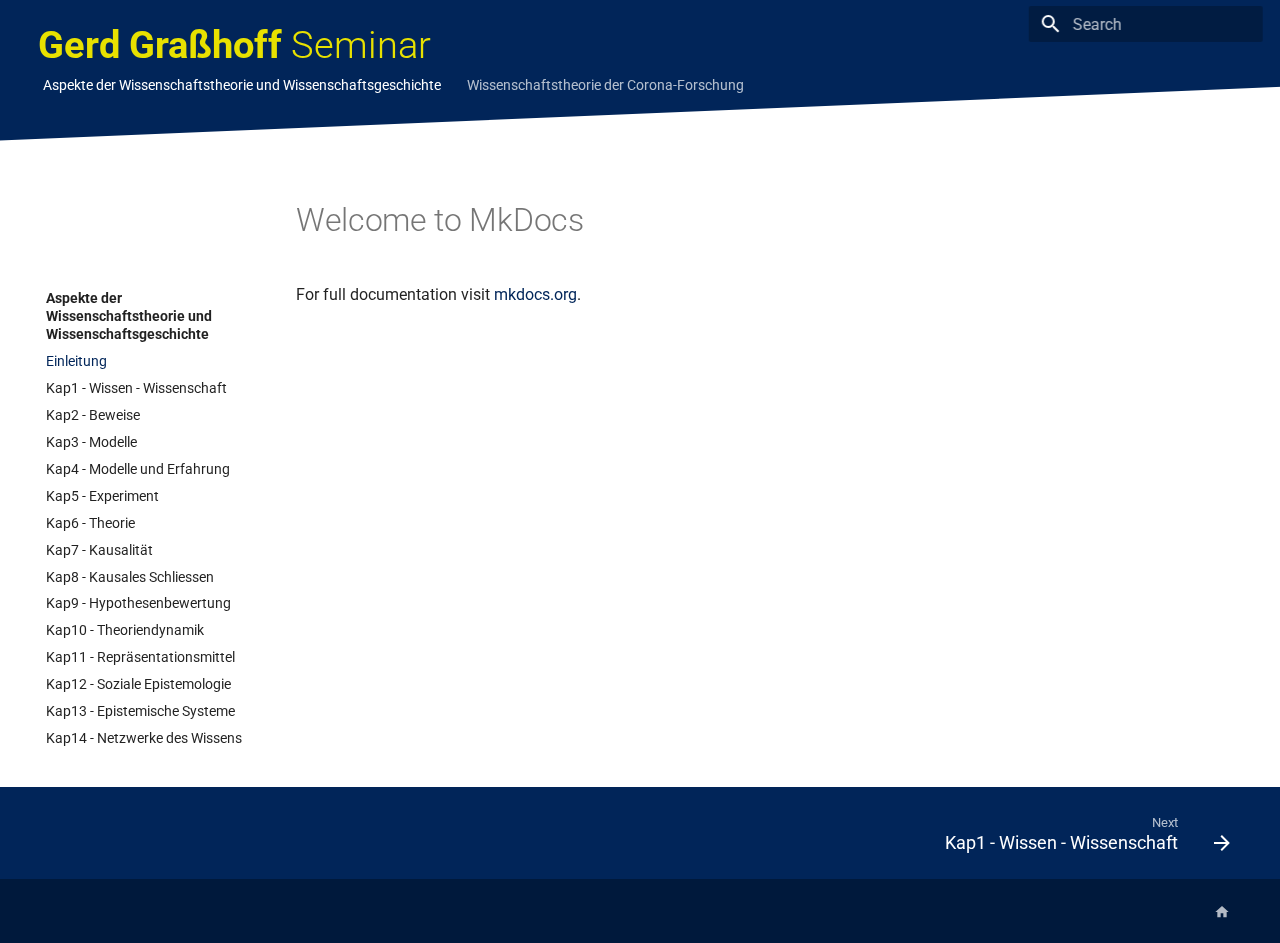
==== einleit/index.html @ 1dcffc28 "Deployed  with MkDocs version: 1.1.2" ====
<!doctype html>
<html lang="en" class="no-js">
  <head>
    
      <meta charset="utf-8">
      <meta name="viewport" content="width=device-width,initial-scale=1">
      
        <meta name="description" content="Seminar">
      
      
      
        <meta name="author" content="Gerd Graßhoff">
      
      <link rel="shortcut icon" href="../assets/images/favicon.png">
      <meta name="generator" content="mkdocs-1.1.2, mkdocs-material-5.5.13">
    
    
      
        <title>Einleitung - Gerd Graßhoff - Publikationen</title>
      
    
    
      <link rel="stylesheet" href="../assets/stylesheets/main.077507d7.min.css">
      
        <link rel="stylesheet" href="../assets/stylesheets/palette.ff0a5ce4.min.css">
      
      
        
        
        <meta name="theme-color" content="#009485">
      
    
    
    
      
        <link href="https://fonts.gstatic.com" rel="preconnect" crossorigin>
        <link rel="stylesheet" href="https://fonts.googleapis.com/css?family=Roboto:300,400,400i,700%7CRoboto+Mono&display=fallback">
        <style>body,input{font-family:"Roboto",-apple-system,BlinkMacSystemFont,Helvetica,Arial,sans-serif}code,kbd,pre{font-family:"Roboto Mono",SFMono-Regular,Consolas,Menlo,monospace}</style>
      
    
    
    
      <link rel="stylesheet" href="../stylesheets/extra.css">
    
    
      
    
    
<link rel="stylesheet" href="../stylesheets/extra.css">

  </head>
  
  
    
    
    
    <body dir="ltr" data-md-color-scheme="netfrei" data-md-color-primary="teal" data-md-color-accent="deep-orange">
  
    
    <input class="md-toggle" data-md-toggle="drawer" type="checkbox" id="__drawer" autocomplete="off">
    <input class="md-toggle" data-md-toggle="search" type="checkbox" id="__search" autocomplete="off">
    <label class="md-overlay" for="__drawer"></label>
    <div data-md-component="skip">
      
        
        <a href="#welcome-to-mkdocs" class="md-skip">
          Skip to content
        </a>
      
    </div>
    <div data-md-component="announce">
      
    </div>
    
  <div id="wrap-header-nf"> 
    <div id="slanting-edge-nf">
      <div id="slanting-edge-content-nf">
          <header class="md-header" data-md-component="header">
  <nav class="md-header-nav md-grid" aria-label="Header">
    <label class="md-header-nav__button md-icon" for="__drawer">
      <svg xmlns="http://www.w3.org/2000/svg" viewBox="0 0 24 24"><path d="M3 6h18v2H3V6m0 5h18v2H3v-2m0 5h18v2H3v-2z"/></svg>
    </label>
    <div class="md-header-nav__title" data-md-component="header-title">
      
        <div class="md-header-nav__ellipsis">
          <span class="md-header-nav__topic md-ellipsis">
            <svg xmlns="http://www.w3.org/2000/svg" width="400"   viewBox="0 0 500 82">
              <defs>
                <style>
                  .cls-1 {
                    font-size: 48px;
                    fill: #e8e100;
                    font-family: Roboto;
                    font-weight: 700;
                  }

                  .cls-2 {
                    font-weight: 200;
                    width: 600;
                  }
                </style>
              </defs>
              <text id="gerdgrasshoff" data-name="gerdgrasshoff" class="cls-1" x="1.609" y="44.602">Gerd Graßhoff<tspan width=500 class="cls-2"> Seminar</tspan></text>
            </svg>

          </span>
          <span class="md-header-nav__topic md-ellipsis">
            
              Einleitung
            
          </span>
        </div>
      
    </div>
    
      <label class="md-header-nav__button md-icon" for="__search">
        <svg xmlns="http://www.w3.org/2000/svg" viewBox="0 0 24 24"><path d="M9.5 3A6.5 6.5 0 0116 9.5c0 1.61-.59 3.09-1.56 4.23l.27.27h.79l5 5-1.5 1.5-5-5v-.79l-.27-.27A6.516 6.516 0 019.5 16 6.5 6.5 0 013 9.5 6.5 6.5 0 019.5 3m0 2C7 5 5 7 5 9.5S7 14 9.5 14 14 12 14 9.5 12 5 9.5 5z"/></svg>
      </label>
      
<div class="md-search" data-md-component="search" role="dialog">
  <label class="md-search__overlay" for="__search"></label>
  <div class="md-search__inner" role="search">
    <form class="md-search__form" name="search">
      <input type="text" class="md-search__input" name="query" aria-label="Search" placeholder="Search" autocapitalize="off" autocorrect="off" autocomplete="off" spellcheck="false" data-md-component="search-query" data-md-state="active">
      <label class="md-search__icon md-icon" for="__search">
        <svg xmlns="http://www.w3.org/2000/svg" viewBox="0 0 24 24"><path d="M9.5 3A6.5 6.5 0 0116 9.5c0 1.61-.59 3.09-1.56 4.23l.27.27h.79l5 5-1.5 1.5-5-5v-.79l-.27-.27A6.516 6.516 0 019.5 16 6.5 6.5 0 013 9.5 6.5 6.5 0 019.5 3m0 2C7 5 5 7 5 9.5S7 14 9.5 14 14 12 14 9.5 12 5 9.5 5z"/></svg>
        <svg xmlns="http://www.w3.org/2000/svg" viewBox="0 0 24 24"><path d="M20 11v2H8l5.5 5.5-1.42 1.42L4.16 12l7.92-7.92L13.5 5.5 8 11h12z"/></svg>
      </label>
      <button type="reset" class="md-search__icon md-icon" aria-label="Clear" data-md-component="search-reset" tabindex="-1">
        <svg xmlns="http://www.w3.org/2000/svg" viewBox="0 0 24 24"><path d="M19 6.41L17.59 5 12 10.59 6.41 5 5 6.41 10.59 12 5 17.59 6.41 19 12 13.41 17.59 19 19 17.59 13.41 12 19 6.41z"/></svg>
      </button>
    </form>
    <div class="md-search__output">
      <div class="md-search__scrollwrap" data-md-scrollfix>
        <div class="md-search-result" data-md-component="search-result">
          <div class="md-search-result__meta">
            Initializing search
          </div>
          <ol class="md-search-result__list"></ol>
        </div>
      </div>
    </div>
  </div>
</div>
    
    
  </nav>
</header> 
          
            

  

<nav class="md-tabs md-tabs--active" aria-label="Tabs" data-md-component="tabs">
  <div class="md-tabs__inner md-grid">
    <ul class="md-tabs__list">
      
        
  
  
    <li class="md-tabs__item">
      
        <a href="./" class="md-tabs__link md-tabs__link--active">
          Aspekte der Wissenschaftstheorie und Wissenschaftsgeschichte
        </a>
      
    </li>
  

      
        
  
  
    <li class="md-tabs__item">
      
        <a href="../empty/" class="md-tabs__link">
          Wissenschaftstheorie der Corona-Forschung
        </a>
      
    </li>
  

      
    </ul>
  </div>
</nav>
           
      </div>  
    </div>
  </div>

    <div class="md-container" data-md-component="container">
      
    
  
      
    
      

  

<nav class="md-tabs md-tabs--active" aria-label="Tabs" data-md-component="tabs">
  <div class="md-tabs__inner md-grid">
    <ul class="md-tabs__list">
      
        
  
  
    <li class="md-tabs__item">
      
        <a href="./" class="md-tabs__link md-tabs__link--active">
          Aspekte der Wissenschaftstheorie und Wissenschaftsgeschichte
        </a>
      
    </li>
  

      
        
  
  
    <li class="md-tabs__item">
      
        <a href="../empty/" class="md-tabs__link">
          Wissenschaftstheorie der Corona-Forschung
        </a>
      
    </li>
  

      
    </ul>
  </div>
</nav>
    
  
      <main class="md-main" data-md-component="main">
        <div class="md-main__inner md-grid">
          
        
          <div class="md-sidebar md-sidebar--primary" data-md-component="navigation">
            <div class="md-sidebar__scrollwrap">
              <div class="md-sidebar__inner">
                <nav class="md-nav md-nav--primary" aria-label="Navigation" data-md-level="0">
  <label class="md-nav__title" for="__drawer">
    <a href=".." title="Gerd Graßhoff - Publikationen" class="md-nav__button md-logo" aria-label="Gerd Graßhoff - Publikationen">
      <svg xmlns="http://www.w3.org/2000/svg" width="160"   viewBox="0 0 500 82">
  <defs>
    <style>
      .cls-1 {
        font-size: 48px;
        fill: #e8e100;
        font-family: Roboto;
        font-weight: 700;
      }

      .cls-2 {
        font-weight: 300;
      }
    </style>
  </defs>
  <text id="NFDI_Small_Disciplines" data-name="NFDI Small Disciplines" class="cls-1" x="11.609" y="54.602">NFDI<tspan class="cls-2"> Small Disciplines</tspan></text>
</svg>
    </a>
  </label>
  
  <ul class="md-nav__list" data-md-scrollfix>
    
      
      
      

  


  <li class="md-nav__item md-nav__item--active md-nav__item--nested">
    
      <input class="md-nav__toggle md-toggle" data-md-toggle="nav-1" type="checkbox" id="nav-1" checked>
    
    <label class="md-nav__link" for="nav-1">
      Aspekte der Wissenschaftstheorie und Wissenschaftsgeschichte
      <span class="md-nav__icon md-icon"></span>
    </label>
    <nav class="md-nav" aria-label="Aspekte der Wissenschaftstheorie und Wissenschaftsgeschichte" data-md-level="1">
      <label class="md-nav__title" for="nav-1">
        <span class="md-nav__icon md-icon"></span>
        Aspekte der Wissenschaftstheorie und Wissenschaftsgeschichte
      </label>
      <ul class="md-nav__list" data-md-scrollfix>
        
        
          
          
          

  


  <li class="md-nav__item md-nav__item--active">
    
    <input class="md-nav__toggle md-toggle" data-md-toggle="toc" type="checkbox" id="__toc">
    
      
    
    
    <a href="./" title="Einleitung" class="md-nav__link md-nav__link--active">
      Einleitung
    </a>
    
  </li>

        
          
          
          


  <li class="md-nav__item">
    <a href="../Aspekte/kap1/" title="Kap1 - Wissen - Wissenschaft" class="md-nav__link">
      Kap1 - Wissen - Wissenschaft
    </a>
  </li>

        
          
          
          


  <li class="md-nav__item">
    <a href="../empty/" title="Kap2 - Beweise" class="md-nav__link">
      Kap2 - Beweise
    </a>
  </li>

        
          
          
          


  <li class="md-nav__item">
    <a href="../empty/" title="Kap3 - Modelle" class="md-nav__link">
      Kap3 - Modelle
    </a>
  </li>

        
          
          
          


  <li class="md-nav__item">
    <a href="../empty/" title="Kap4 - Modelle und Erfahrung" class="md-nav__link">
      Kap4 - Modelle und Erfahrung
    </a>
  </li>

        
          
          
          


  <li class="md-nav__item">
    <a href="../empty/" title="Kap5 - Experiment" class="md-nav__link">
      Kap5 - Experiment
    </a>
  </li>

        
          
          
          


  <li class="md-nav__item">
    <a href="../empty/" title="Kap6 - Theorie" class="md-nav__link">
      Kap6 - Theorie
    </a>
  </li>

        
          
          
          


  <li class="md-nav__item">
    <a href="../empty/" title="Kap7 - Kausalität" class="md-nav__link">
      Kap7 - Kausalität
    </a>
  </li>

        
          
          
          


  <li class="md-nav__item">
    <a href="../empty/" title="Kap8 - Kausales Schliessen" class="md-nav__link">
      Kap8 - Kausales Schliessen
    </a>
  </li>

        
          
          
          


  <li class="md-nav__item">
    <a href="../empty/" title="Kap9 - Hypothesenbewertung" class="md-nav__link">
      Kap9 - Hypothesenbewertung
    </a>
  </li>

        
          
          
          


  <li class="md-nav__item">
    <a href="../empty/" title="Kap10 - Theoriendynamik" class="md-nav__link">
      Kap10 - Theoriendynamik
    </a>
  </li>

        
          
          
          


  <li class="md-nav__item">
    <a href="../empty/" title="Kap11 - Repräsentationsmittel" class="md-nav__link">
      Kap11 - Repräsentationsmittel
    </a>
  </li>

        
          
          
          


  <li class="md-nav__item">
    <a href="../empty/" title="Kap12 - Soziale Epistemologie" class="md-nav__link">
      Kap12 - Soziale Epistemologie
    </a>
  </li>

        
          
          
          


  <li class="md-nav__item">
    <a href="../empty/" title="Kap13 - Epistemische Systeme" class="md-nav__link">
      Kap13 - Epistemische Systeme
    </a>
  </li>

        
          
          
          


  <li class="md-nav__item">
    <a href="../empty/" title="Kap14 - Netzwerke des Wissens" class="md-nav__link">
      Kap14 - Netzwerke des Wissens
    </a>
  </li>

        
      </ul>
    </nav>
  </li>

    
      
      
      


  <li class="md-nav__item md-nav__item--nested">
    
      <input class="md-nav__toggle md-toggle" data-md-toggle="nav-2" type="checkbox" id="nav-2">
    
    <label class="md-nav__link" for="nav-2">
      Wissenschaftstheorie der Corona-Forschung
      <span class="md-nav__icon md-icon"></span>
    </label>
    <nav class="md-nav" aria-label="Wissenschaftstheorie der Corona-Forschung" data-md-level="1">
      <label class="md-nav__title" for="nav-2">
        <span class="md-nav__icon md-icon"></span>
        Wissenschaftstheorie der Corona-Forschung
      </label>
      <ul class="md-nav__list" data-md-scrollfix>
        
        
          
          
          


  <li class="md-nav__item">
    <a href="../empty/" title="Übersicht" class="md-nav__link">
      Übersicht
    </a>
  </li>

        
      </ul>
    </nav>
  </li>

    
  </ul>
</nav>

              </div>
            </div>
          </div>
        
        
          <div class="md-sidebar md-sidebar--secondary" data-md-component="toc">
            <div class="md-sidebar__scrollwrap">
              <div class="md-sidebar__inner">
                
<nav class="md-nav md-nav--secondary" aria-label="Table of contents">
  
  
    
  
  
</nav>
              </div>
            </div>
          </div>
        
      
          <div class="md-content">
            <article class="md-content__inner md-typeset">
              
            
            
              
            
            
            <h1 id="welcome-to-mkdocs">Welcome to MkDocs</h1>
<p>For full documentation visit <a href="https://www.mkdocs.org">mkdocs.org</a>.</p>
            
          
              
            


          
            </article>
          </div>
        </div>
      </main>
      
  
<footer class="md-footer">
  
    <div class="md-footer-nav">
      <nav class="md-footer-nav__inner md-grid" aria-label="Footer">
        
        
          <a href="../Aspekte/kap1/" title="Kap1 - Wissen - Wissenschaft" class="md-footer-nav__link md-footer-nav__link--next" rel="next">
            <div class="md-footer-nav__title">
              <div class="md-ellipsis">
                <span class="md-footer-nav__direction">
                  Next
                </span>
                Kap1 - Wissen - Wissenschaft
              </div>
            </div>
            <div class="md-footer-nav__button md-icon">
              <svg xmlns="http://www.w3.org/2000/svg" viewBox="0 0 24 24"><path d="M4 11v2h12l-5.5 5.5 1.42 1.42L19.84 12l-7.92-7.92L10.5 5.5 16 11H4z"/></svg>
            </div>
          </a>
        
      </nav>
    </div>
  
  <div class="md-footer-meta md-typeset">
    <div class="md-footer-meta__inner md-grid">
      <div class="md-footer-copyright">
      </div>
      
  <div class="md-footer-social">
    
      
      
        
        
      
      <a href="http://grasshoff.github.io/seminar" target="_blank" rel="noopener" title="grasshoff.github.io" class="md-footer-social__link">
        <svg xmlns="http://www.w3.org/2000/svg" viewBox="0 0 24 24"><path d="M10 20v-6h4v6h5v-8h3L12 3 2 12h3v8h5z"/></svg>
      </a>
    
  </div>

    </div>
  </div>
</footer>

    </div>
    
      <script src="../assets/javascripts/vendor.2d1db4bd.min.js"></script>
      <script src="../assets/javascripts/bundle.6627ddf3.min.js"></script><script id="__lang" type="application/json">{"clipboard.copy": "Copy to clipboard", "clipboard.copied": "Copied to clipboard", "search.config.lang": "en", "search.config.pipeline": "trimmer, stopWordFilter", "search.config.separator": "[\\s\\-]+", "search.result.placeholder": "Type to start searching", "search.result.none": "No matching documents", "search.result.one": "1 matching document", "search.result.other": "# matching documents"}</script>
      
      <script>
        app = initialize({
          base: "..",
          features: {'tabs': True},
          search: Object.assign({
            worker: "../assets/javascripts/worker/search.5eca75d3.min.js"
          }, typeof search !== "undefined" && search)
        })
      </script>
      
    
  </body>
</html>
---- assets/stylesheets/main.077507d7.min.css ----
html{box-sizing:border-box;-webkit-text-size-adjust:none;-moz-text-size-adjust:none;-ms-text-size-adjust:none;text-size-adjust:none}*,*::before,*::after{box-sizing:inherit}body{margin:0}hr{box-sizing:content-box;overflow:visible}a,button,label,input{-webkit-tap-highlight-color:transparent}a{color:inherit;text-decoration:none}small{font-size:80%}sub,sup{line-height:1em}img{border-style:none}table{border-collapse:separate;border-spacing:0}td,th{font-weight:normal;vertical-align:top}button{margin:0;padding:0;font-size:inherit;background:transparent;border:0}input{border:0;outline:none}:root{--md-default-fg-color: hsla(0, 0%, 0%, 0.87);--md-default-fg-color--light: hsla(0, 0%, 0%, 0.54);--md-default-fg-color--lighter: hsla(0, 0%, 0%, 0.32);--md-default-fg-color--lightest: hsla(0, 0%, 0%, 0.07);--md-default-bg-color: hsla(0, 0%, 100%, 1);--md-default-bg-color--light: hsla(0, 0%, 100%, 0.7);--md-default-bg-color--lighter: hsla(0, 0%, 100%, 0.3);--md-default-bg-color--lightest: hsla(0, 0%, 100%, 0.12);--md-primary-fg-color: hsla(231, 48%, 48%, 1);--md-primary-fg-color--light: hsla(230, 44%, 64%, 1);--md-primary-fg-color--dark: hsla(232, 54%, 41%, 1);--md-primary-bg-color: hsla(0, 0%, 100%, 1);--md-primary-bg-color--light: hsla(0, 0%, 100%, 0.7);--md-accent-fg-color: hsla(231, 99%, 66%, 1);--md-accent-fg-color--transparent: hsla(231, 99%, 66%, 0.1);--md-accent-bg-color: hsla(0, 0%, 100%, 1);--md-accent-bg-color--light: hsla(0, 0%, 100%, 0.7)}:root>*{--md-code-fg-color: hsla(200, 18%, 26%, 1);--md-code-bg-color: hsla(0, 0%, 96%, 1);--md-code-hl-color: hsla(60, 100%, 50%, 0.5);--md-code-hl-number-color: hsla(0, 67%, 50%, 1);--md-code-hl-special-color: hsla(340, 83%, 47%, 1);--md-code-hl-function-color: hsla(291, 45%, 50%, 1);--md-code-hl-constant-color: hsla(250, 63%, 60%, 1);--md-code-hl-keyword-color: hsla(219, 54%, 51%, 1);--md-code-hl-string-color: hsla(150, 63%, 30%, 1);--md-code-hl-name-color: var(--md-code-fg-color);--md-code-hl-operator-color: var(--md-default-fg-color--light);--md-code-hl-punctuation-color: var(--md-default-fg-color--light);--md-code-hl-comment-color: var(--md-default-fg-color--light);--md-code-hl-generic-color: var(--md-default-fg-color--light);--md-code-hl-variable-color: var(--md-default-fg-color--light);--md-typeset-color: var(--md-default-fg-color);--md-typeset-a-color: var(--md-primary-fg-color);--md-typeset-mark-color: hsla(60, 100%, 50%, 0.5);--md-typeset-del-color: hsla(6, 90%, 60%, 0.15);--md-typeset-ins-color: hsla(150, 90%, 44%, 0.15);--md-typeset-kbd-color: hsla(0, 0%, 98%, 1);--md-typeset-kbd-accent-color: hsla(0, 100%, 100%, 1);--md-typeset-kbd-border-color: hsla(0, 0%, 72%, 1);--md-admonition-fg-color: var(--md-default-fg-color);--md-admonition-bg-color: var(--md-default-bg-color);--md-footer-fg-color: hsla(0, 0%, 100%, 1);--md-footer-fg-color--light: hsla(0, 0%, 100%, 0.7);--md-footer-fg-color--lighter: hsla(0, 0%, 100%, 0.3);--md-footer-bg-color: hsla(0, 0%, 0%, 0.87);--md-footer-bg-color--dark: hsla(0, 0%, 0%, 0.32)}.md-icon svg{display:block;width:1.2rem;height:1.2rem;margin:0 auto;fill:currentColor}body{-webkit-font-smoothing:antialiased;-moz-osx-font-smoothing:grayscale}body,input{color:var(--md-typeset-color);font-feature-settings:"kern","liga";font-family:-apple-system,BlinkMacSystemFont,Helvetica,Arial,sans-serif}code,pre,kbd{color:var(--md-typeset-color);font-feature-settings:"kern";font-family:SFMono-Regular,Consolas,Menlo,monospace}:root{--md-typeset-table--ascending: url('data:image/svg+xml;charset=utf-8,<svg xmlns="http://www.w3.org/2000/svg" viewBox="0 0 24 24"><path d="M11 4h2v12l5.5-5.5 1.42 1.42L12 19.84l-7.92-7.92L5.5 10.5 11 16V4z"/></svg>');--md-typeset-table--descending: url('data:image/svg+xml;charset=utf-8,<svg xmlns="http://www.w3.org/2000/svg" viewBox="0 0 24 24"><path d="M13 20h-2V8l-5.5 5.5-1.42-1.42L12 4.16l7.92 7.92-1.42 1.42L13 8v12z"/></svg>')}.md-typeset{font-size:.8rem;line-height:1.6;-webkit-print-color-adjust:exact;color-adjust:exact}@media print{.md-typeset{font-size:.68rem}}.md-typeset p,.md-typeset ul,.md-typeset ol,.md-typeset blockquote{margin:1em 0}.md-typeset h1{margin:0 0 1.25em;color:var(--md-default-fg-color--light);font-weight:300;font-size:2em;line-height:1.3;letter-spacing:-0.01em}.md-typeset h2{margin:1.6em 0 .64em;font-weight:300;font-size:1.5625em;line-height:1.4;letter-spacing:-0.01em}.md-typeset h3{margin:1.6em 0 .8em;font-weight:400;font-size:1.25em;line-height:1.5;letter-spacing:-0.01em}.md-typeset h2+h3{margin-top:.8em}.md-typeset h4{margin:1em 0;font-weight:700;letter-spacing:-0.01em}.md-typeset h5,.md-typeset h6{margin:1.25em 0;color:var(--md-default-fg-color--light);font-weight:700;font-size:.8em;letter-spacing:-0.01em}.md-typeset h5{text-transform:uppercase}.md-typeset hr{margin:1.5em 0;border-bottom:.05rem dotted var(--md-default-fg-color--lighter)}.md-typeset a{color:var(--md-typeset-a-color);word-break:break-word}.md-typeset a,.md-typeset a::before{transition:color 125ms}.md-typeset a:focus,.md-typeset a:hover{color:var(--md-accent-fg-color)}.md-typeset code,.md-typeset pre,.md-typeset kbd{color:var(--md-code-fg-color);direction:ltr}@media print{.md-typeset code,.md-typeset pre,.md-typeset kbd{white-space:pre-wrap}}.md-typeset code{padding:0 .2941176471em;font-size:.85em;word-break:break-word;background-color:var(--md-code-bg-color);border-radius:.1rem;-webkit-box-decoration-break:clone;box-decoration-break:clone}.md-typeset h1 code,.md-typeset h2 code,.md-typeset h3 code,.md-typeset h4 code,.md-typeset h5 code,.md-typeset h6 code{margin:initial;padding:initial;background-color:transparent;box-shadow:none}.md-typeset a>code{color:currentColor}.md-typeset pre{position:relative;margin:1em 0;line-height:1.4}.md-typeset pre>code{display:block;margin:0;padding:.7720588235em 1.1764705882em;overflow:auto;word-break:normal;box-shadow:none;-webkit-box-decoration-break:slice;box-decoration-break:slice;touch-action:auto;scrollbar-width:thin;scrollbar-color:var(--md-default-fg-color--lighter) transparent}.md-typeset pre>code:hover{scrollbar-color:var(--md-accent-fg-color) transparent}.md-typeset pre>code::-webkit-scrollbar{width:.2rem;height:.2rem}.md-typeset pre>code::-webkit-scrollbar-thumb{background-color:var(--md-default-fg-color--lighter)}.md-typeset pre>code::-webkit-scrollbar-thumb:hover{background-color:var(--md-accent-fg-color)}@media screen and (max-width: 44.9375em){.md-typeset>pre{margin:1em -0.8rem}.md-typeset>pre code{border-radius:0}}.md-typeset kbd{display:inline-block;padding:0 .6666666667em;color:var(--md-default-fg-color);font-size:.75em;vertical-align:text-top;word-break:break-word;background-color:var(--md-typeset-kbd-color);border-radius:.1rem;box-shadow:0 .1rem 0 .05rem var(--md-typeset-kbd-border-color),0 .1rem 0 var(--md-typeset-kbd-border-color),0 -0.1rem .2rem var(--md-typeset-kbd-accent-color) inset}.md-typeset mark{color:inherit;word-break:break-word;background-color:var(--md-typeset-mark-color);-webkit-box-decoration-break:clone;box-decoration-break:clone}.md-typeset abbr{text-decoration:none;border-bottom:.05rem dotted var(--md-default-fg-color--light);cursor:help}@media(hover: none){.md-typeset abbr{position:relative}.md-typeset abbr[title]:focus::after,.md-typeset abbr[title]:hover::after{box-shadow:0 2px 2px 0 rgba(0,0,0,.14),0 1px 5px 0 rgba(0,0,0,.12),0 3px 1px -2px rgba(0,0,0,.2);position:absolute;left:0;display:inline-block;width:auto;min-width:-webkit-max-content;min-width:-moz-max-content;min-width:max-content;max-width:80%;margin-top:2em;padding:.2rem .3rem;color:var(--md-default-bg-color);font-size:.7rem;background:var(--md-default-fg-color);border-radius:.1rem;content:attr(title)}}.md-typeset small{opacity:.75}.md-typeset sup,.md-typeset sub{margin-left:.078125em}[dir=rtl] .md-typeset sup,[dir=rtl] .md-typeset sub{margin-right:.078125em;margin-left:initial}.md-typeset blockquote{padding-left:.6rem;color:var(--md-default-fg-color--light);border-left:.2rem solid var(--md-default-fg-color--lighter)}[dir=rtl] .md-typeset blockquote{padding-right:.6rem;padding-left:initial;border-right:.2rem solid var(--md-default-fg-color--lighter);border-left:initial}.md-typeset ul{list-style-type:disc}.md-typeset ul,.md-typeset ol{margin-left:.625em;padding:0}[dir=rtl] .md-typeset ul,[dir=rtl] .md-typeset ol{margin-right:.625em;margin-left:initial}.md-typeset ul ol,.md-typeset ol ol{list-style-type:lower-alpha}.md-typeset ul ol ol,.md-typeset ol ol ol{list-style-type:lower-roman}.md-typeset ul li,.md-typeset ol li{margin-bottom:.5em;margin-left:1.25em}[dir=rtl] .md-typeset ul li,[dir=rtl] .md-typeset ol li{margin-right:1.25em;margin-left:initial}.md-typeset ul li p,.md-typeset ul li blockquote,.md-typeset ol li p,.md-typeset ol li blockquote{margin:.5em 0}.md-typeset ul li:last-child,.md-typeset ol li:last-child{margin-bottom:0}.md-typeset ul li ul,.md-typeset ul li ol,.md-typeset ol li ul,.md-typeset ol li ol{margin:.5em 0 .5em .625em}[dir=rtl] .md-typeset ul li ul,[dir=rtl] .md-typeset ul li ol,[dir=rtl] .md-typeset ol li ul,[dir=rtl] .md-typeset ol li ol{margin-right:.625em;margin-left:initial}.md-typeset dd{margin:1em 0 1.5em 1.875em}[dir=rtl] .md-typeset dd{margin-right:1.875em;margin-left:initial}.md-typeset img,.md-typeset svg{max-width:100%;height:auto}.md-typeset img[align=left],.md-typeset svg[align=left]{margin:1em;margin-left:0}.md-typeset img[align=right],.md-typeset svg[align=right]{margin:1em;margin-right:0}.md-typeset img[align]:only-child,.md-typeset svg[align]:only-child{margin-top:0}.md-typeset figure{width:-webkit-fit-content;width:-moz-fit-content;width:fit-content;max-width:100%;margin:0 auto;text-align:center}.md-typeset figcaption{max-width:24rem;margin:.5em auto;font-style:italic}.md-typeset iframe{max-width:100%}.md-typeset table:not([class]){display:inline-block;max-width:100%;overflow:auto;font-size:.64rem;background:var(--md-default-bg-color);border-radius:.1rem;box-shadow:0 .2rem .5rem rgba(0,0,0,.05),0 0 .05rem rgba(0,0,0,.1);touch-action:auto}.md-typeset table:not([class])+*{margin-top:1.5em}.md-typeset table:not([class]) th>*:first-child,.md-typeset table:not([class]) td>*:first-child{margin-top:0}.md-typeset table:not([class]) th>*:last-child,.md-typeset table:not([class]) td>*:last-child{margin-bottom:0}.md-typeset table:not([class]) th:not([align]),.md-typeset table:not([class]) td:not([align]){text-align:left}[dir=rtl] .md-typeset table:not([class]) th:not([align]),[dir=rtl] .md-typeset table:not([class]) td:not([align]){text-align:right}.md-typeset table:not([class]) th{min-width:5rem;padding:.9375em 1.25em;color:var(--md-default-bg-color);vertical-align:top;background-color:var(--md-default-fg-color--light)}.md-typeset table:not([class]) th a{color:inherit}.md-typeset table:not([class]) td{padding:.9375em 1.25em;vertical-align:top;border-top:.05rem solid var(--md-default-fg-color--lightest)}.md-typeset table:not([class]) tr{transition:background-color 125ms}.md-typeset table:not([class]) tr:hover{background-color:rgba(0,0,0,.035);box-shadow:0 .05rem 0 var(--md-default-bg-color) inset}.md-typeset table:not([class]) tr:first-child td{border-top:0}.md-typeset table:not([class]) a{word-break:normal}.md-typeset table th[role=columnheader]{cursor:pointer}.md-typeset table th[role=columnheader]::after{display:inline-block;width:1.2em;height:1.2em;margin-left:.5em;vertical-align:sub;-webkit-mask-repeat:no-repeat;mask-repeat:no-repeat;content:" "}.md-typeset table th[role=columnheader][aria-sort=ascending]::after{background-color:currentColor;-webkit-mask-image:var(--md-typeset-table--ascending);mask-image:var(--md-typeset-table--ascending)}.md-typeset table th[role=columnheader][aria-sort=descending]::after{background-color:currentColor;-webkit-mask-image:var(--md-typeset-table--descending);mask-image:var(--md-typeset-table--descending)}.md-typeset__scrollwrap{margin:1em -0.8rem;overflow-x:auto;touch-action:auto}.md-typeset__table{display:inline-block;margin-bottom:.5em;padding:0 .8rem}.md-typeset__table table{display:table;width:100%;margin:0;overflow:hidden}html{height:100%;overflow-x:hidden;font-size:125%}@media screen and (min-width: 100em){html{font-size:137.5%}}@media screen and (min-width: 125em){html{font-size:150%}}body{position:relative;display:flex;flex-direction:column;width:100%;min-height:100%;font-size:.5rem;background-color:var(--md-default-bg-color)}@media screen and (max-width: 59.9375em){body[data-md-state=lock]{position:fixed}}@media print{body{display:block}}hr{display:block;height:.05rem;padding:0;border:0}.md-grid{max-width:61rem;margin-right:auto;margin-left:auto}.md-container{display:flex;flex-direction:column;flex-grow:1}@media print{.md-container{display:block}}.md-main{flex-grow:1}.md-main__inner{display:flex;height:100%;margin-top:1.5rem}.md-ellipsis{display:block;overflow:hidden;white-space:nowrap;text-overflow:ellipsis}.md-toggle{display:none}.md-overlay{position:fixed;top:0;z-index:3;width:0;height:0;background-color:rgba(0,0,0,.54);opacity:0;transition:width 0ms 250ms,height 0ms 250ms,opacity 250ms}@media screen and (max-width: 76.1875em){[data-md-toggle=drawer]:checked~.md-overlay{width:100%;height:100%;opacity:1;transition:width 0ms,height 0ms,opacity 250ms}}.md-skip{position:fixed;z-index:-1;margin:.5rem;padding:.3rem .5rem;color:var(--md-default-bg-color);font-size:.64rem;background-color:var(--md-default-fg-color);border-radius:.1rem;transform:translateY(0.4rem);opacity:0}.md-skip:focus{z-index:10;transform:translateY(0);opacity:1;transition:transform 250ms cubic-bezier(0.4, 0, 0.2, 1),opacity 175ms 75ms}@page{margin:25mm}.md-announce{overflow:auto;background-color:var(--md-footer-bg-color)}.md-announce__inner{margin:.6rem auto;padding:0 .8rem;color:var(--md-footer-fg-color);font-size:.7rem}@media print{.md-announce{display:none}}.md-typeset .md-button{display:inline-block;padding:.625em 2em;color:var(--md-primary-fg-color);font-weight:700;border:.1rem solid currentColor;border-radius:.1rem;transition:color 125ms,background-color 125ms,border-color 125ms}.md-typeset .md-button--primary{color:var(--md-primary-bg-color);background-color:var(--md-primary-fg-color);border-color:var(--md-primary-fg-color)}.md-typeset .md-button:focus,.md-typeset .md-button:hover{color:var(--md-accent-bg-color);background-color:var(--md-accent-fg-color);border-color:var(--md-accent-fg-color)}:root{--md-clipboard-icon: url('data:image/svg+xml;charset=utf-8,<svg xmlns="http://www.w3.org/2000/svg" viewBox="0 0 24 24"><path d="M19 21H8V7h11m0-2H8a2 2 0 00-2 2v14a2 2 0 002 2h11a2 2 0 002-2V7a2 2 0 00-2-2m-3-4H4a2 2 0 00-2 2v14h2V3h12V1z"/></svg>')}.md-clipboard{position:absolute;top:.5em;right:.5em;z-index:1;width:1.5em;height:1.5em;color:var(--md-default-fg-color--lightest);border-radius:.1rem;cursor:pointer;transition:color 125ms}@media print{.md-clipboard{display:none}}.md-clipboard::after{display:block;width:1.125em;height:1.125em;margin:0 auto;background-color:currentColor;-webkit-mask-image:var(--md-clipboard-icon);mask-image:var(--md-clipboard-icon);-webkit-mask-repeat:no-repeat;mask-repeat:no-repeat;content:""}pre:hover .md-clipboard{color:var(--md-default-fg-color--light)}pre .md-clipboard:focus,pre .md-clipboard:hover{color:var(--md-accent-fg-color)}.md-content{flex:1;max-width:100%}@media screen and (min-width: 60em)and (max-width: 76.1875em){.md-content{max-width:calc(100% - 12.1rem)}}@media screen and (min-width: 76.25em){.md-content{max-width:calc(100% - 12.1rem * 2)}}.md-content__inner{margin:0 .8rem 1.2rem;padding-top:.6rem}@media screen and (min-width: 76.25em){.md-content__inner{margin-right:1.2rem;margin-left:1.2rem}}.md-content__inner::before{display:block;height:.4rem;content:""}.md-content__inner>:last-child{margin-bottom:0}.md-content__button{float:right;margin:.4rem 0;margin-left:.4rem;padding:0}[dir=rtl] .md-content__button{float:left;margin-right:.4rem;margin-left:initial}[dir=rtl] .md-content__button svg{transform:scaleX(-1)}.md-typeset .md-content__button{color:var(--md-default-fg-color--lighter)}.md-content__button svg{display:inline;vertical-align:top}@media print{.md-content__button{display:none}}.md-dialog{box-shadow:0 2px 2px 0 rgba(0,0,0,.14),0 1px 5px 0 rgba(0,0,0,.12),0 3px 1px -2px rgba(0,0,0,.2);position:fixed;right:.8rem;bottom:.8rem;left:initial;z-index:2;display:block;min-width:11.1rem;padding:.4rem .6rem;color:var(--md-default-bg-color);font-size:.7rem;background:var(--md-default-fg-color);border:none;border-radius:.1rem;transform:translateY(100%);opacity:0;transition:transform 0ms 400ms,opacity 400ms}[dir=rtl] .md-dialog{right:initial;left:.8rem}.md-dialog[data-md-state=open]{transform:translateY(0);opacity:1;transition:transform 400ms cubic-bezier(0.075, 0.85, 0.175, 1),opacity 400ms}@media print{.md-dialog{display:none}}.md-header{position:-webkit-sticky;position:sticky;top:0;right:0;left:0;z-index:2;height:2.4rem;color:var(--md-primary-bg-color);background-color:var(--md-primary-fg-color);box-shadow:0 0 .2rem rgba(0,0,0,0),0 .2rem .4rem rgba(0,0,0,0);transition:color 250ms,background-color 250ms}.no-js .md-header{box-shadow:none;transition:none}.md-header[data-md-state=shadow]{box-shadow:0 0 .2rem rgba(0,0,0,.1),0 .2rem .4rem rgba(0,0,0,.2);transition:color 250ms,background-color 250ms,box-shadow 250ms}@media print{.md-header{display:none}}.md-header-nav{display:flex;padding:0 .2rem}.md-header-nav__button{position:relative;z-index:1;display:block;margin:.2rem;padding:.4rem;cursor:pointer;transition:opacity 250ms}[dir=rtl] .md-header-nav__button svg{transform:scaleX(-1)}.md-header-nav__button:focus,.md-header-nav__button:hover{opacity:.7}.md-header-nav__button.md-logo{margin:.2rem;padding:.4rem}.md-header-nav__button.md-logo img,.md-header-nav__button.md-logo svg{display:block;width:1.2rem;height:1.2rem;fill:currentColor}.no-js .md-header-nav__button[for=__search]{display:none}@media screen and (min-width: 60em){.md-header-nav__button[for=__search]{display:none}}@media screen and (max-width: 76.1875em){.md-header-nav__button.md-logo{display:none}}@media screen and (min-width: 76.25em){.md-header-nav__button[for=__drawer]{display:none}}.md-header-nav__topic{position:absolute;width:100%;transition:transform 400ms cubic-bezier(0.1, 0.7, 0.1, 1),opacity 150ms}.md-header-nav__topic+.md-header-nav__topic{z-index:-1;transform:translateX(1.25rem);opacity:0;transition:transform 400ms cubic-bezier(1, 0.7, 0.1, 0.1),opacity 150ms;pointer-events:none}[dir=rtl] .md-header-nav__topic+.md-header-nav__topic{transform:translateX(-1.25rem)}.no-js .md-header-nav__topic{position:initial}.no-js .md-header-nav__topic+.md-header-nav__topic{display:none}.md-header-nav__title{flex-grow:1;padding:0 1rem;font-size:.9rem;line-height:2.4rem}.md-header-nav__title[data-md-state=active] .md-header-nav__topic{z-index:-1;transform:translateX(-1.25rem);opacity:0;transition:transform 400ms cubic-bezier(1, 0.7, 0.1, 0.1),opacity 150ms;pointer-events:none}[dir=rtl] .md-header-nav__title[data-md-state=active] .md-header-nav__topic{transform:translateX(1.25rem)}.md-header-nav__title[data-md-state=active] .md-header-nav__topic+.md-header-nav__topic{z-index:0;transform:translateX(0);opacity:1;transition:transform 400ms cubic-bezier(0.1, 0.7, 0.1, 1),opacity 150ms;pointer-events:initial}.md-header-nav__title>.md-header-nav__ellipsis{position:relative;width:100%;height:100%}.md-header-nav__source{display:none}@media screen and (min-width: 60em){.md-header-nav__source{display:block;width:11.7rem;max-width:11.7rem;margin-left:1rem}[dir=rtl] .md-header-nav__source{margin-right:1rem;margin-left:initial}}@media screen and (min-width: 76.25em){.md-header-nav__source{margin-left:1.4rem}[dir=rtl] .md-header-nav__source{margin-right:1.4rem}}.md-hero{overflow:hidden;color:var(--md-primary-bg-color);font-size:1rem;background-color:var(--md-primary-fg-color);transition:background 250ms}.md-hero__inner{margin-top:1rem;padding:.8rem .8rem .4rem;transition:transform 400ms cubic-bezier(0.1, 0.7, 0.1, 1),opacity 250ms;transition-delay:100ms}@media screen and (max-width: 76.1875em){.md-hero__inner{margin-top:2.4rem;margin-bottom:1.2rem}}[data-md-state=hidden] .md-hero__inner{transform:translateY(0.625rem);opacity:0;transition:transform 0ms 400ms,opacity 100ms 0ms;pointer-events:none}.md-hero--expand .md-hero__inner{margin-bottom:1.2rem}.md-footer{color:var(--md-footer-fg-color);background-color:var(--md-footer-bg-color)}@media print{.md-footer{display:none}}.md-footer-nav__inner{padding:.2rem;overflow:auto}.md-footer-nav__link{display:flex;padding-top:1.4rem;padding-bottom:.4rem;transition:opacity 250ms}@media screen and (min-width: 45em){.md-footer-nav__link{width:50%}}.md-footer-nav__link:focus,.md-footer-nav__link:hover{opacity:.7}.md-footer-nav__link--prev{float:left}[dir=rtl] .md-footer-nav__link--prev{float:right}[dir=rtl] .md-footer-nav__link--prev svg{transform:scaleX(-1)}@media screen and (max-width: 44.9375em){.md-footer-nav__link--prev{width:25%}.md-footer-nav__link--prev .md-footer-nav__title{display:none}}.md-footer-nav__link--next{float:right;text-align:right}[dir=rtl] .md-footer-nav__link--next{float:left;text-align:left}[dir=rtl] .md-footer-nav__link--next svg{transform:scaleX(-1)}@media screen and (max-width: 44.9375em){.md-footer-nav__link--next{width:75%}}.md-footer-nav__title{position:relative;flex-grow:1;max-width:calc(100% - 2.4rem);padding:0 1rem;font-size:.9rem;line-height:2.4rem}.md-footer-nav__button{margin:.2rem;padding:.4rem}.md-footer-nav__direction{position:absolute;right:0;left:0;margin-top:-1rem;padding:0 1rem;font-size:.64rem;opacity:.7}.md-footer-meta{background-color:var(--md-footer-bg-color--dark)}.md-footer-meta__inner{display:flex;flex-wrap:wrap;justify-content:space-between;padding:.2rem}html .md-footer-meta.md-typeset a{color:var(--md-footer-fg-color--light)}html .md-footer-meta.md-typeset a:focus,html .md-footer-meta.md-typeset a:hover{color:var(--md-footer-fg-color)}.md-footer-copyright{width:100%;margin:auto .6rem;padding:.4rem 0;color:var(--md-footer-fg-color--lighter);font-size:.64rem}@media screen and (min-width: 45em){.md-footer-copyright{width:auto}}.md-footer-copyright__highlight{color:var(--md-footer-fg-color--light)}.md-footer-social{margin:0 .4rem;padding:.2rem 0 .6rem}@media screen and (min-width: 45em){.md-footer-social{padding:.6rem 0}}.md-footer-social__link{display:inline-block;width:1.6rem;height:1.6rem;text-align:center}.md-footer-social__link::before{line-height:1.9}.md-footer-social__link svg{max-height:.8rem;vertical-align:-25%;fill:currentColor}:root{--md-nav-icon--prev: url('data:image/svg+xml;charset=utf-8,<svg xmlns="http://www.w3.org/2000/svg" viewBox="0 0 24 24"><path d="M20 11v2H8l5.5 5.5-1.42 1.42L4.16 12l7.92-7.92L13.5 5.5 8 11h12z"/></svg>');--md-nav-icon--next: url('data:image/svg+xml;charset=utf-8,<svg xmlns="http://www.w3.org/2000/svg" viewBox="0 0 24 24"><path d="M8.59 16.58L13.17 12 8.59 7.41 10 6l6 6-6 6-1.41-1.42z"/></svg>');--md-toc-icon: url('data:image/svg+xml;charset=utf-8,<svg xmlns="http://www.w3.org/2000/svg" viewBox="0 0 24 24"><path d="M3 9h14V7H3v2m0 4h14v-2H3v2m0 4h14v-2H3v2m16 0h2v-2h-2v2m0-10v2h2V7h-2m0 6h2v-2h-2v2z"/></svg>')}.md-nav{font-size:.7rem;line-height:1.3}.md-nav__title{display:block;padding:0 .6rem;overflow:hidden;font-weight:700;text-overflow:ellipsis}.md-nav__title .md-nav__button{display:none}.md-nav__title .md-nav__button img{width:100%;height:auto}.md-nav__title .md-nav__button.md-logo img,.md-nav__title .md-nav__button.md-logo svg{display:block;width:2.4rem;height:2.4rem}.md-nav__title .md-nav__button.md-logo svg{fill:currentColor}.md-nav__list{margin:0;padding:0;list-style:none}.md-nav__item{padding:0 .6rem}.md-nav__item:last-child{padding-bottom:.6rem}.md-nav__item .md-nav__item{padding-right:0}[dir=rtl] .md-nav__item .md-nav__item{padding-right:.6rem;padding-left:0}.md-nav__item .md-nav__item:last-child{padding-bottom:0}.md-nav__link{display:block;margin-top:.625em;overflow:hidden;text-overflow:ellipsis;cursor:pointer;transition:color 125ms;scroll-snap-align:start}html .md-nav__link[for=__toc]{display:none}html .md-nav__link[for=__toc]~.md-nav{display:none}.md-nav__link[data-md-state=blur]{color:var(--md-default-fg-color--light)}.md-nav__item .md-nav__link--active{color:var(--md-typeset-a-color)}.md-nav__item--nested>.md-nav__link{color:inherit}.md-nav__link:focus,.md-nav__link:hover{color:var(--md-accent-fg-color)}.md-nav__source{display:none}@media screen and (max-width: 76.1875em){.md-nav{background-color:var(--md-default-bg-color)}.md-nav--primary,.md-nav--primary .md-nav{position:absolute;top:0;right:0;left:0;z-index:1;display:flex;flex-direction:column;height:100%}.md-nav--primary .md-nav__title,.md-nav--primary .md-nav__item{font-size:.8rem;line-height:1.5}.md-nav--primary .md-nav__title{position:relative;height:5.6rem;padding:3rem .8rem .2rem;color:var(--md-default-fg-color--light);font-weight:400;line-height:2.4rem;white-space:nowrap;background-color:var(--md-default-fg-color--lightest);cursor:pointer}.md-nav--primary .md-nav__title .md-nav__icon{position:absolute;top:.4rem;left:.4rem;display:block;width:1.2rem;height:1.2rem;margin:.2rem}.md-nav--primary .md-nav__title .md-nav__icon::after{display:block;width:100%;height:100%;background-color:currentColor;-webkit-mask-image:var(--md-nav-icon--prev);mask-image:var(--md-nav-icon--prev);-webkit-mask-repeat:no-repeat;mask-repeat:no-repeat;content:""}[dir=rtl] .md-nav--primary .md-nav__title .md-nav__icon{right:.4rem;left:initial}.md-nav--primary .md-nav__title~.md-nav__list{overflow-y:auto;background-color:var(--md-default-bg-color);box-shadow:0 .05rem 0 var(--md-default-fg-color--lightest) inset;-webkit-scroll-snap-type:y mandatory;-ms-scroll-snap-type:y mandatory;scroll-snap-type:y mandatory;touch-action:pan-y}.md-nav--primary .md-nav__title~.md-nav__list>.md-nav__item:first-child{border-top:0}.md-nav--primary .md-nav__title[for=__drawer]{position:relative;color:var(--md-primary-bg-color);background-color:var(--md-primary-fg-color)}.md-nav--primary .md-nav__title[for=__drawer] .md-nav__button{position:absolute;top:.2rem;left:.2rem;display:block;margin:.2rem;padding:.4rem;font-size:2.4rem}html [dir=rtl] .md-nav--primary .md-nav__title[for=__drawer] .md-nav__button{right:.2rem;left:initial}.md-nav--primary .md-nav__list{flex:1}.md-nav--primary .md-nav__item{padding:0;border-top:.05rem solid var(--md-default-fg-color--lightest)}[dir=rtl] .md-nav--primary .md-nav__item{padding:0}.md-nav--primary .md-nav__item--nested>.md-nav__link{padding-right:2.4rem}[dir=rtl] .md-nav--primary .md-nav__item--nested>.md-nav__link{padding-right:.8rem;padding-left:2.4rem}.md-nav--primary .md-nav__item--active>.md-nav__link{color:var(--md-typeset-a-color)}.md-nav--primary .md-nav__item--active>.md-nav__link:focus,.md-nav--primary .md-nav__item--active>.md-nav__link:hover{color:var(--md-accent-fg-color)}.md-nav--primary .md-nav__link{position:relative;margin-top:0;padding:.6rem .8rem}.md-nav--primary .md-nav__link .md-nav__icon{position:absolute;top:50%;right:.6rem;width:1.2rem;height:1.2rem;margin-top:-0.6rem;color:inherit;font-size:1.2rem}.md-nav--primary .md-nav__link .md-nav__icon::after{display:block;width:100%;height:100%;background-color:currentColor;-webkit-mask-image:var(--md-nav-icon--next);mask-image:var(--md-nav-icon--next);-webkit-mask-repeat:no-repeat;mask-repeat:no-repeat;content:""}[dir=rtl] .md-nav--primary .md-nav__link .md-nav__icon{right:initial;left:.6rem}[dir=rtl] .md-nav--primary .md-nav__icon::after{transform:scale(-1)}.md-nav--primary .md-nav--secondary .md-nav__link{position:static}.md-nav--primary .md-nav--secondary .md-nav{position:static;background-color:transparent}.md-nav--primary .md-nav--secondary .md-nav .md-nav__link{padding-left:1.4rem}[dir=rtl] .md-nav--primary .md-nav--secondary .md-nav .md-nav__link{padding-right:1.4rem;padding-left:initial}.md-nav--primary .md-nav--secondary .md-nav .md-nav .md-nav__link{padding-left:2rem}[dir=rtl] .md-nav--primary .md-nav--secondary .md-nav .md-nav .md-nav__link{padding-right:2rem;padding-left:initial}.md-nav--primary .md-nav--secondary .md-nav .md-nav .md-nav .md-nav__link{padding-left:2.6rem}[dir=rtl] .md-nav--primary .md-nav--secondary .md-nav .md-nav .md-nav .md-nav__link{padding-right:2.6rem;padding-left:initial}.md-nav--primary .md-nav--secondary .md-nav .md-nav .md-nav .md-nav .md-nav__link{padding-left:3.2rem}[dir=rtl] .md-nav--primary .md-nav--secondary .md-nav .md-nav .md-nav .md-nav .md-nav__link{padding-right:3.2rem;padding-left:initial}.md-nav__toggle~.md-nav{display:flex;transform:translateX(100%);opacity:0;transition:transform 250ms cubic-bezier(0.8, 0, 0.6, 1),opacity 125ms 50ms}[dir=rtl] .md-nav__toggle~.md-nav{transform:translateX(-100%)}.md-nav__toggle:checked~.md-nav{transform:translateX(0);opacity:1;transition:transform 250ms cubic-bezier(0.4, 0, 0.2, 1),opacity 125ms 125ms}.md-nav__toggle:checked~.md-nav>.md-nav__list{-webkit-backface-visibility:hidden;backface-visibility:hidden}}@media screen and (max-width: 59.9375em){html .md-nav__link[for=__toc]{display:block;padding-right:2.4rem}html .md-nav__link[for=__toc]+.md-nav__link{display:none}html .md-nav__link[for=__toc] .md-icon::after{display:block;width:100%;height:100%;-webkit-mask-image:var(--md-toc-icon);mask-image:var(--md-toc-icon);background-color:currentColor;content:""}html .md-nav__link[for=__toc]~.md-nav{display:flex}html [dir=rtl] .md-nav__link{padding-right:.8rem;padding-left:2.4rem}.md-nav__source{display:block;padding:0 .2rem;color:var(--md-primary-bg-color);background-color:var(--md-primary-fg-color--dark)}}@media screen and (min-width: 60em){.md-nav--secondary .md-nav__title[for=__toc]{scroll-snap-align:start}.md-nav--secondary .md-nav__title .md-nav__icon{display:none}}@media screen and (min-width: 76.25em){.md-nav{transition:max-height 250ms cubic-bezier(0.86, 0, 0.07, 1)}.md-nav--primary .md-nav__title[for=__drawer]{scroll-snap-align:start}.md-nav--primary .md-nav__title .md-nav__icon{display:none}.md-nav__toggle~.md-nav{display:none}.md-nav__toggle:checked~.md-nav{display:block}.md-nav__item--nested>.md-nav>.md-nav__title{display:none}.md-nav__icon{float:right;width:.9rem;height:.9rem;transition:transform 250ms}[dir=rtl] .md-nav__icon{float:left;transform:rotate(180deg)}.md-nav__icon::after{display:inline-block;width:100%;height:100%;vertical-align:-0.1rem;background-color:currentColor;-webkit-mask-image:var(--md-nav-icon--next);mask-image:var(--md-nav-icon--next);-webkit-mask-repeat:no-repeat;mask-repeat:no-repeat;content:""}.md-nav__item--nested .md-nav__toggle:checked~.md-nav__link .md-nav__icon{transform:rotate(90deg)}}.md-search{position:relative}.no-js .md-search{display:none}@media screen and (min-width: 60em){.md-search{padding:.2rem 0}}.md-search__overlay{z-index:1;opacity:0}@media screen and (max-width: 59.9375em){.md-search__overlay{position:absolute;top:.2rem;left:-2.2rem;width:2rem;height:2rem;overflow:hidden;background-color:var(--md-default-bg-color);border-radius:1rem;transform-origin:center;transition:transform 300ms 100ms,opacity 200ms 200ms;pointer-events:none}[dir=rtl] .md-search__overlay{right:-2.2rem;left:initial}[data-md-toggle=search]:checked~.md-header .md-search__overlay{opacity:1;transition:transform 400ms,opacity 100ms}}@media screen and (max-width: 29.9375em){[data-md-toggle=search]:checked~.md-header .md-search__overlay{transform:scale(45)}}@media screen and (min-width: 30em)and (max-width: 44.9375em){[data-md-toggle=search]:checked~.md-header .md-search__overlay{transform:scale(60)}}@media screen and (min-width: 45em)and (max-width: 59.9375em){[data-md-toggle=search]:checked~.md-header .md-search__overlay{transform:scale(75)}}@media screen and (min-width: 60em){.md-search__overlay{position:fixed;top:0;left:0;width:0;height:0;background-color:rgba(0,0,0,.54);cursor:pointer;transition:width 0ms 250ms,height 0ms 250ms,opacity 250ms}[dir=rtl] .md-search__overlay{right:0;left:initial}[data-md-toggle=search]:checked~.md-header .md-search__overlay{width:100%;height:100%;opacity:1;transition:width 0ms,height 0ms,opacity 250ms}}.md-search__inner{-webkit-backface-visibility:hidden;backface-visibility:hidden}@media screen and (max-width: 59.9375em){.md-search__inner{position:fixed;top:0;left:100%;z-index:2;width:100%;height:100%;transform:translateX(5%);opacity:0;transition:right 0ms 300ms,left 0ms 300ms,transform 150ms 150ms cubic-bezier(0.4, 0, 0.2, 1),opacity 150ms 150ms}[data-md-toggle=search]:checked~.md-header .md-search__inner{left:0;transform:translateX(0);opacity:1;transition:right 0ms 0ms,left 0ms 0ms,transform 150ms 150ms cubic-bezier(0.1, 0.7, 0.1, 1),opacity 150ms 150ms}[dir=rtl] [data-md-toggle=search]:checked~.md-header .md-search__inner{right:0;left:initial}html [dir=rtl] .md-search__inner{right:100%;left:initial;transform:translateX(-5%)}}@media screen and (min-width: 60em){.md-search__inner{position:relative;float:right;width:11.7rem;padding:.1rem 0;transition:width 250ms cubic-bezier(0.1, 0.7, 0.1, 1)}[dir=rtl] .md-search__inner{float:left}}@media screen and (min-width: 60em)and (max-width: 76.1875em){[data-md-toggle=search]:checked~.md-header .md-search__inner{width:23.4rem}}@media screen and (min-width: 76.25em){[data-md-toggle=search]:checked~.md-header .md-search__inner{width:34.4rem}}.md-search__form{position:relative}@media screen and (min-width: 60em){.md-search__form{border-radius:.1rem}}.md-search__input{position:relative;z-index:2;padding:0 2.2rem 0 3.6rem;text-overflow:ellipsis;background-color:var(--md-default-bg-color);transition:color 250ms,background-color 250ms}[dir=rtl] .md-search__input{padding:0 3.6rem 0 2.2rem}.md-search__input::-webkit-input-placeholder{-webkit-transition:color 250ms;transition:color 250ms}.md-search__input::-moz-placeholder{-moz-transition:color 250ms;transition:color 250ms}.md-search__input::-ms-input-placeholder{-ms-transition:color 250ms;transition:color 250ms}.md-search__input::placeholder{transition:color 250ms}.md-search__input::-webkit-input-placeholder{color:var(--md-default-fg-color--light)}.md-search__input::-moz-placeholder{color:var(--md-default-fg-color--light)}.md-search__input::-ms-input-placeholder{color:var(--md-default-fg-color--light)}.md-search__input~.md-search__icon,.md-search__input::placeholder{color:var(--md-default-fg-color--light)}.md-search__input::-ms-clear{display:none}@media screen and (max-width: 59.9375em){.md-search__input{width:100%;height:2.4rem;font-size:.9rem}}@media screen and (min-width: 60em){.md-search__input{width:100%;height:1.8rem;padding-left:2.2rem;color:inherit;font-size:.8rem;background-color:rgba(0,0,0,.26);border-radius:.1rem}[dir=rtl] .md-search__input{padding-right:2.2rem}.md-search__input+.md-search__icon{color:var(--md-primary-bg-color)}.md-search__input::-webkit-input-placeholder{color:var(--md-primary-bg-color--light)}.md-search__input::-moz-placeholder{color:var(--md-primary-bg-color--light)}.md-search__input::-ms-input-placeholder{color:var(--md-primary-bg-color--light)}.md-search__input::placeholder{color:var(--md-primary-bg-color--light)}.md-search__input:hover{background-color:rgba(255,255,255,.12)}[data-md-toggle=search]:checked~.md-header .md-search__input{color:var(--md-default-fg-color);text-overflow:clip;background-color:var(--md-default-bg-color);border-radius:.1rem .1rem 0 0}[data-md-toggle=search]:checked~.md-header .md-search__input::-webkit-input-placeholder{color:var(--md-default-fg-color--light)}[data-md-toggle=search]:checked~.md-header .md-search__input::-moz-placeholder{color:var(--md-default-fg-color--light)}[data-md-toggle=search]:checked~.md-header .md-search__input::-ms-input-placeholder{color:var(--md-default-fg-color--light)}[data-md-toggle=search]:checked~.md-header .md-search__input+.md-search__icon,[data-md-toggle=search]:checked~.md-header .md-search__input::placeholder{color:var(--md-default-fg-color--light)}}.md-search__icon{position:absolute;z-index:2;width:1.2rem;height:1.2rem;cursor:pointer;transition:color 250ms,opacity 250ms}.md-search__icon:hover{opacity:.7}.md-search__icon[for=__search]{top:.3rem;left:.5rem}[dir=rtl] .md-search__icon[for=__search]{right:.5rem;left:initial}[dir=rtl] .md-search__icon[for=__search] svg{transform:scaleX(-1)}@media screen and (max-width: 59.9375em){.md-search__icon[for=__search]{top:.6rem;left:.8rem}[dir=rtl] .md-search__icon[for=__search]{right:.8rem;left:initial}.md-search__icon[for=__search] svg:first-child{display:none}}@media screen and (min-width: 60em){.md-search__icon[for=__search]{pointer-events:none}.md-search__icon[for=__search] svg:last-child{display:none}}.md-search__icon[type=reset]{top:.3rem;right:.5rem;transform:scale(0.75);opacity:0;transition:transform 150ms cubic-bezier(0.1, 0.7, 0.1, 1),opacity 150ms;pointer-events:none}[dir=rtl] .md-search__icon[type=reset]{right:initial;left:.5rem}@media screen and (max-width: 59.9375em){.md-search__icon[type=reset]{top:.6rem;right:.8rem}[dir=rtl] .md-search__icon[type=reset]{right:initial;left:.8rem}}[data-md-toggle=search]:checked~.md-header .md-search__input:not(:-moz-placeholder-shown)~.md-search__icon[type=reset]{transform:scale(1);opacity:1;pointer-events:initial}[data-md-toggle=search]:checked~.md-header .md-search__input:not(:placeholder-shown)~.md-search__icon[type=reset]{transform:scale(1);opacity:1;pointer-events:initial}[data-md-toggle=search]:checked~.md-header .md-search__input:not(:-moz-placeholder-shown)~.md-search__icon[type=reset]:hover{opacity:.7}[data-md-toggle=search]:checked~.md-header .md-search__input:not(:placeholder-shown)~.md-search__icon[type=reset]:hover{opacity:.7}.md-search__output{position:absolute;z-index:1;width:100%;overflow:hidden;border-radius:0 0 .1rem .1rem}@media screen and (max-width: 59.9375em){.md-search__output{top:2.4rem;bottom:0}}@media screen and (min-width: 60em){.md-search__output{top:1.9rem;opacity:0;transition:opacity 400ms}[data-md-toggle=search]:checked~.md-header .md-search__output{box-shadow:0 6px 10px 0 rgba(0,0,0,.14),0 1px 18px 0 rgba(0,0,0,.12),0 3px 5px -1px rgba(0,0,0,.4);opacity:1}}.md-search__scrollwrap{height:100%;overflow-y:auto;background-color:var(--md-default-bg-color);-webkit-backface-visibility:hidden;backface-visibility:hidden;-webkit-scroll-snap-type:y mandatory;-ms-scroll-snap-type:y mandatory;scroll-snap-type:y mandatory;touch-action:pan-y}@media(-webkit-max-device-pixel-ratio: 1), (max-resolution: 1dppx){.md-search__scrollwrap{transform:translateZ(0)}}@media screen and (min-width: 60em)and (max-width: 76.1875em){.md-search__scrollwrap{width:23.4rem}}@media screen and (min-width: 76.25em){.md-search__scrollwrap{width:34.4rem}}@media screen and (min-width: 60em){.md-search__scrollwrap{max-height:0;scrollbar-width:thin;scrollbar-color:var(--md-default-fg-color--lighter) transparent}[data-md-toggle=search]:checked~.md-header .md-search__scrollwrap{max-height:75vh}.md-search__scrollwrap:hover{scrollbar-color:var(--md-accent-fg-color) transparent}.md-search__scrollwrap::-webkit-scrollbar{width:.2rem;height:.2rem}.md-search__scrollwrap::-webkit-scrollbar-thumb{background-color:var(--md-default-fg-color--lighter)}.md-search__scrollwrap::-webkit-scrollbar-thumb:hover{background-color:var(--md-accent-fg-color)}}.md-search-result{color:var(--md-default-fg-color);word-break:break-word}.md-search-result__meta{padding:0 .8rem;color:var(--md-default-fg-color--light);font-size:.64rem;line-height:1.8rem;background-color:var(--md-default-fg-color--lightest);scroll-snap-align:start}@media screen and (min-width: 60em){.md-search-result__meta{padding-left:2.2rem}[dir=rtl] .md-search-result__meta{padding-right:2.2rem;padding-left:initial}}.md-search-result__list{margin:0;padding:0;list-style:none}.md-search-result__item{box-shadow:0 -0.05rem 0 var(--md-default-fg-color--lightest)}.md-search-result__item:first-child{box-shadow:none}.md-search-result__link{display:block;outline:none;transition:background 250ms;scroll-snap-align:start}.md-search-result__link:focus,.md-search-result__link:hover{background-color:var(--md-accent-fg-color--transparent)}.md-search-result__link:focus .md-search-result__article::before,.md-search-result__link:hover .md-search-result__article::before{opacity:.7}.md-search-result__link:last-child .md-search-result__teaser{margin-bottom:.6rem}.md-search-result__article{position:relative;padding:0 .8rem;overflow:hidden}@media screen and (min-width: 60em){.md-search-result__article{padding-left:2.2rem}[dir=rtl] .md-search-result__article{padding-right:2.2rem;padding-left:.8rem}}.md-search-result__article--document .md-search-result__title{margin:.55rem 0;font-weight:400;font-size:.8rem;line-height:1.4}.md-search-result__icon{position:absolute;left:0;margin:.1rem;padding:.4rem;color:var(--md-default-fg-color--light)}[dir=rtl] .md-search-result__icon{right:0;left:initial}[dir=rtl] .md-search-result__icon svg{transform:scaleX(-1)}@media screen and (max-width: 59.9375em){.md-search-result__icon{display:none}}.md-search-result__title{margin:.5em 0;font-weight:700;font-size:.64rem;line-height:1.4}.md-search-result__teaser{display:-webkit-box;max-height:1.65rem;margin:.5em 0;overflow:hidden;color:var(--md-default-fg-color--light);font-size:.64rem;line-height:1.4;text-overflow:ellipsis;-webkit-box-orient:vertical;-webkit-line-clamp:2}@media screen and (max-width: 44.9375em){.md-search-result__teaser{max-height:2.5rem;-webkit-line-clamp:3}}@media screen and (min-width: 60em)and (max-width: 76.1875em){.md-search-result__teaser{max-height:2.5rem;-webkit-line-clamp:3}}.md-search-result em{font-weight:700;font-style:normal;text-decoration:underline}@-webkit-keyframes md-sidebar__scrollwrap--hack{0%,99%{-webkit-scroll-snap-type:none;scroll-snap-type:none}100%{-webkit-scroll-snap-type:y mandatory;scroll-snap-type:y mandatory}}@keyframes md-sidebar__scrollwrap--hack{0%,99%{-webkit-scroll-snap-type:none;-ms-scroll-snap-type:none;scroll-snap-type:none}100%{-webkit-scroll-snap-type:y mandatory;-ms-scroll-snap-type:y mandatory;scroll-snap-type:y mandatory}}.md-sidebar{position:-webkit-sticky;position:sticky;top:2.4rem;align-self:flex-start;width:12.1rem;padding:1.2rem 0;overflow:hidden}@media print{.md-sidebar{display:none}}@media screen and (max-width: 76.1875em){.md-sidebar--primary{position:fixed;top:0;left:-12.1rem;z-index:3;width:12.1rem;height:100%;background-color:var(--md-default-bg-color);transform:translateX(0);transition:transform 250ms cubic-bezier(0.4, 0, 0.2, 1),box-shadow 250ms}[dir=rtl] .md-sidebar--primary{right:-12.1rem;left:initial}[data-md-toggle=drawer]:checked~.md-container .md-sidebar--primary{box-shadow:0 8px 10px 1px rgba(0,0,0,.14),0 3px 14px 2px rgba(0,0,0,.12),0 5px 5px -3px rgba(0,0,0,.4);transform:translateX(12.1rem)}[dir=rtl] [data-md-toggle=drawer]:checked~.md-container .md-sidebar--primary{transform:translateX(-12.1rem)}.md-sidebar--primary .md-sidebar__scrollwrap{overflow:hidden}}.md-sidebar--secondary{display:none;order:2}@media screen and (min-width: 60em){.md-sidebar--secondary{display:block}.md-sidebar--secondary .md-sidebar__scrollwrap{touch-action:pan-y}}.md-sidebar__scrollwrap{max-height:100%;margin:0 .2rem;overflow-y:auto;-webkit-backface-visibility:hidden;backface-visibility:hidden;scrollbar-width:thin;scrollbar-color:var(--md-default-fg-color--lighter) transparent}.js .md-sidebar__scrollwrap{-webkit-animation:md-sidebar__scrollwrap--hack 400ms forwards;animation:md-sidebar__scrollwrap--hack 400ms forwards}@media screen and (max-width: 76.1875em){.md-sidebar--primary .md-sidebar__scrollwrap{position:absolute;top:0;right:0;bottom:0;left:0;margin:0;-webkit-scroll-snap-type:none;-ms-scroll-snap-type:none;scroll-snap-type:none}}.md-sidebar__scrollwrap:hover{scrollbar-color:var(--md-accent-fg-color) transparent}.md-sidebar__scrollwrap::-webkit-scrollbar{width:.2rem;height:.2rem}.md-sidebar__scrollwrap::-webkit-scrollbar-thumb{background-color:var(--md-default-fg-color--lighter)}.md-sidebar__scrollwrap::-webkit-scrollbar-thumb:hover{background-color:var(--md-accent-fg-color)}@-webkit-keyframes md-source__facts--done{0%{height:0}100%{height:.65rem}}@keyframes md-source__facts--done{0%{height:0}100%{height:.65rem}}@-webkit-keyframes md-source__fact--done{0%{transform:translateY(100%);opacity:0}50%{opacity:0}100%{transform:translateY(0%);opacity:1}}@keyframes md-source__fact--done{0%{transform:translateY(100%);opacity:0}50%{opacity:0}100%{transform:translateY(0%);opacity:1}}.md-source{display:block;font-size:.65rem;line-height:1.2;white-space:nowrap;-webkit-backface-visibility:hidden;backface-visibility:hidden;transition:opacity 250ms}.md-source:hover{opacity:.7}.md-source__icon{display:inline-block;width:2.4rem;height:2.4rem;vertical-align:middle}.md-source__icon svg{margin-top:.6rem;margin-left:.6rem}[dir=rtl] .md-source__icon svg{margin-right:.6rem;margin-left:initial}.md-source__icon+.md-source__repository{margin-left:-2rem;padding-left:2rem}[dir=rtl] .md-source__icon+.md-source__repository{margin-right:-2rem;margin-left:initial;padding-right:2rem;padding-left:initial}.md-source__repository{display:inline-block;max-width:calc(100% - 1.2rem);margin-left:.6rem;overflow:hidden;font-weight:700;text-overflow:ellipsis;vertical-align:middle}.md-source__facts{margin:0;padding:0;overflow:hidden;font-weight:700;font-size:.55rem;list-style-type:none;opacity:.75}[data-md-state=done] .md-source__facts{-webkit-animation:md-source__facts--done 250ms ease-in;animation:md-source__facts--done 250ms ease-in}.md-source__fact{float:left}[dir=rtl] .md-source__fact{float:right}[data-md-state=done] .md-source__fact{-webkit-animation:md-source__fact--done 400ms ease-out;animation:md-source__fact--done 400ms ease-out}.md-source__fact::before{margin:0 .1rem;content:"·"}.md-source__fact:first-child::before{display:none}.md-tabs{width:100%;overflow:auto;color:var(--md-primary-bg-color);background-color:var(--md-primary-fg-color);transition:background 250ms}.no-js .md-tabs{transition:none}@media screen and (max-width: 76.1875em){.md-tabs{display:none}}@media print{.md-tabs{display:none}}.md-tabs__list{margin:0;margin-left:.2rem;padding:0;white-space:nowrap;list-style:none;contain:content}[dir=rtl] .md-tabs__list{margin-right:.2rem;margin-left:initial}.md-tabs__item{display:inline-block;height:2.4rem;padding-right:.6rem;padding-left:.6rem}.md-tabs__link{display:block;margin-top:.8rem;font-size:.7rem;opacity:.7;transition:transform 400ms cubic-bezier(0.1, 0.7, 0.1, 1),opacity 250ms}.no-js .md-tabs__link{transition:none}.md-tabs__link--active,.md-tabs__link:hover{color:inherit;opacity:1}.md-tabs__item:nth-child(2) .md-tabs__link{transition-delay:20ms}.md-tabs__item:nth-child(3) .md-tabs__link{transition-delay:40ms}.md-tabs__item:nth-child(4) .md-tabs__link{transition-delay:60ms}.md-tabs__item:nth-child(5) .md-tabs__link{transition-delay:80ms}.md-tabs__item:nth-child(6) .md-tabs__link{transition-delay:100ms}.md-tabs__item:nth-child(7) .md-tabs__link{transition-delay:120ms}.md-tabs__item:nth-child(8) .md-tabs__link{transition-delay:140ms}.md-tabs__item:nth-child(9) .md-tabs__link{transition-delay:160ms}.md-tabs__item:nth-child(10) .md-tabs__link{transition-delay:180ms}.md-tabs__item:nth-child(11) .md-tabs__link{transition-delay:200ms}.md-tabs__item:nth-child(12) .md-tabs__link{transition-delay:220ms}.md-tabs__item:nth-child(13) .md-tabs__link{transition-delay:240ms}.md-tabs__item:nth-child(14) .md-tabs__link{transition-delay:260ms}.md-tabs__item:nth-child(15) .md-tabs__link{transition-delay:280ms}.md-tabs__item:nth-child(16) .md-tabs__link{transition-delay:300ms}.md-tabs[data-md-state=hidden]{pointer-events:none}.md-tabs[data-md-state=hidden] .md-tabs__link{transform:translateY(50%);opacity:0;transition:color 250ms,transform 0ms 400ms,opacity 100ms}@media screen and (min-width: 76.25em){.md-tabs~.md-main .md-nav--primary>.md-nav__list>.md-nav__item--nested{display:none}.md-tabs--active~.md-main .md-nav--primary .md-nav__title{display:block;padding:0 .6rem;pointer-events:none;scroll-snap-align:start}.md-tabs--active~.md-main .md-nav--primary .md-nav__title[for=__drawer]{display:none}.md-tabs--active~.md-main .md-nav--primary>.md-nav__list>.md-nav__item{display:none}.md-tabs--active~.md-main .md-nav--primary>.md-nav__list>.md-nav__item--active{display:block;padding:0}.md-tabs--active~.md-main .md-nav--primary>.md-nav__list>.md-nav__item--active>.md-nav__link{display:none}.md-tabs--active~.md-main .md-nav[data-md-level="1"]{display:block}.md-tabs--active~.md-main .md-nav[data-md-level="1"]>.md-nav__list>.md-nav__item{padding:0 .6rem}.md-tabs--active~.md-main .md-nav[data-md-level="1"]>.md-nav__list>.md-nav__item:last-child{padding-bottom:.6rem}.md-tabs--active~.md-main .md-nav[data-md-level="1"]>.md-nav__list>.md-nav__item:last-child .md-nav__item{padding-bottom:0}.md-tabs--active~.md-main .md-nav[data-md-level="1"] .md-nav .md-nav__title{display:none}}:root{--md-admonition-icon--note: url('data:image/svg+xml;charset=utf-8,<svg xmlns="http://www.w3.org/2000/svg" viewBox="0 0 24 24"><path d="M20.71 7.04c.39-.39.39-1.04 0-1.41l-2.34-2.34c-.37-.39-1.02-.39-1.41 0l-1.84 1.83 3.75 3.75M3 17.25V21h3.75L17.81 9.93l-3.75-3.75L3 17.25z"/></svg>');--md-admonition-icon--abstract: url('data:image/svg+xml;charset=utf-8,<svg xmlns="http://www.w3.org/2000/svg" viewBox="0 0 24 24"><path d="M4 5h16v2H4V5m0 4h16v2H4V9m0 4h16v2H4v-2m0 4h10v2H4v-2z"/></svg>');--md-admonition-icon--info: url('data:image/svg+xml;charset=utf-8,<svg xmlns="http://www.w3.org/2000/svg" viewBox="0 0 24 24"><path d="M13 9h-2V7h2m0 10h-2v-6h2m-1-9A10 10 0 002 12a10 10 0 0010 10 10 10 0 0010-10A10 10 0 0012 2z"/></svg>');--md-admonition-icon--tip: url('data:image/svg+xml;charset=utf-8,<svg xmlns="http://www.w3.org/2000/svg" viewBox="0 0 24 24"><path d="M17.55 11.2c-.23-.3-.5-.56-.76-.82-.65-.6-1.4-1.03-2.03-1.66C13.3 7.26 13 4.85 13.91 3c-.91.23-1.75.75-2.45 1.32-2.54 2.08-3.54 5.75-2.34 8.9.04.1.08.2.08.33 0 .22-.15.42-.35.5-.22.1-.46.04-.64-.12a.83.83 0 01-.15-.17c-1.1-1.43-1.28-3.48-.53-5.12C5.89 10 5 12.3 5.14 14.47c.04.5.1 1 .27 1.5.14.6.4 1.2.72 1.73 1.04 1.73 2.87 2.97 4.84 3.22 2.1.27 4.35-.12 5.96-1.6 1.8-1.66 2.45-4.32 1.5-6.6l-.13-.26c-.2-.46-.47-.87-.8-1.25l.05-.01m-3.1 6.3c-.28.24-.73.5-1.08.6-1.1.4-2.2-.16-2.87-.82 1.19-.28 1.89-1.16 2.09-2.05.17-.8-.14-1.46-.27-2.23-.12-.74-.1-1.37.18-2.06.17.38.37.76.6 1.06.76 1 1.95 1.44 2.2 2.8.04.14.06.28.06.43.03.82-.32 1.72-.92 2.27h.01z"/></svg>');--md-admonition-icon--success: url('data:image/svg+xml;charset=utf-8,<svg xmlns="http://www.w3.org/2000/svg" viewBox="0 0 24 24"><path d="M12 2C6.5 2 2 6.5 2 12s4.5 10 10 10 10-4.5 10-10S17.5 2 12 2m-2 15l-5-5 1.41-1.41L10 14.17l7.59-7.59L19 8l-9 9z"/></svg>');--md-admonition-icon--question: url('data:image/svg+xml;charset=utf-8,<svg xmlns="http://www.w3.org/2000/svg" viewBox="0 0 24 24"><path d="M15.07 11.25l-.9.92C13.45 12.89 13 13.5 13 15h-2v-.5c0-1.11.45-2.11 1.17-2.83l1.24-1.26c.37-.36.59-.86.59-1.41a2 2 0 00-2-2 2 2 0 00-2 2H8a4 4 0 014-4 4 4 0 014 4 3.2 3.2 0 01-.93 2.25M13 19h-2v-2h2M12 2A10 10 0 002 12a10 10 0 0010 10 10 10 0 0010-10c0-5.53-4.5-10-10-10z"/></svg>');--md-admonition-icon--warning: url('data:image/svg+xml;charset=utf-8,<svg xmlns="http://www.w3.org/2000/svg" viewBox="0 0 24 24"><path d="M13 14h-2v-4h2m0 8h-2v-2h2M1 21h22L12 2 1 21z"/></svg>');--md-admonition-icon--failure: url('data:image/svg+xml;charset=utf-8,<svg xmlns="http://www.w3.org/2000/svg" viewBox="0 0 24 24"><path d="M12 2c5.53 0 10 4.47 10 10s-4.47 10-10 10S2 17.53 2 12 6.47 2 12 2m3.59 5L12 10.59 8.41 7 7 8.41 10.59 12 7 15.59 8.41 17 12 13.41 15.59 17 17 15.59 13.41 12 17 8.41 15.59 7z"/></svg>');--md-admonition-icon--danger: url('data:image/svg+xml;charset=utf-8,<svg xmlns="http://www.w3.org/2000/svg" viewBox="0 0 24 24"><path d="M11.5 20l4.86-9.73H13V4l-5 9.73h3.5V20M12 2c2.75 0 5.1 1 7.05 2.95C21 6.9 22 9.25 22 12s-1 5.1-2.95 7.05C17.1 21 14.75 22 12 22s-5.1-1-7.05-2.95C3 17.1 2 14.75 2 12s1-5.1 2.95-7.05C6.9 3 9.25 2 12 2z"/></svg>');--md-admonition-icon--bug: url('data:image/svg+xml;charset=utf-8,<svg xmlns="http://www.w3.org/2000/svg" viewBox="0 0 24 24"><path d="M14 12h-4v-2h4m0 6h-4v-2h4m6-6h-2.81a5.985 5.985 0 00-1.82-1.96L17 4.41 15.59 3l-2.17 2.17a6.002 6.002 0 00-2.83 0L8.41 3 7 4.41l1.62 1.63C7.88 6.55 7.26 7.22 6.81 8H4v2h2.09c-.05.33-.09.66-.09 1v1H4v2h2v1c0 .34.04.67.09 1H4v2h2.81c1.04 1.79 2.97 3 5.19 3s4.15-1.21 5.19-3H20v-2h-2.09c.05-.33.09-.66.09-1v-1h2v-2h-2v-1c0-.34-.04-.67-.09-1H20V8z"/></svg>');--md-admonition-icon--example: url('data:image/svg+xml;charset=utf-8,<svg xmlns="http://www.w3.org/2000/svg" viewBox="0 0 24 24"><path d="M7 13v-2h14v2H7m0 6v-2h14v2H7M7 7V5h14v2H7M3 8V5H2V4h2v4H3m-1 9v-1h3v4H2v-1h2v-.5H3v-1h1V17H2m2.25-7a.75.75 0 01.75.75c0 .2-.08.39-.21.52L3.12 13H5v1H2v-.92L4 11H2v-1h2.25z"/></svg>');--md-admonition-icon--quote: url('data:image/svg+xml;charset=utf-8,<svg xmlns="http://www.w3.org/2000/svg" viewBox="0 0 24 24"><path d="M14 17h3l2-4V7h-6v6h3M6 17h3l2-4V7H5v6h3l-2 4z"/></svg>')}.md-typeset .admonition,.md-typeset details{margin:1.5625em 0;padding:0 .6rem;overflow:hidden;color:var(--md-admonition-fg-color);font-size:.64rem;page-break-inside:avoid;background-color:var(--md-admonition-bg-color);border-left:.2rem solid #448aff;border-radius:.1rem;box-shadow:0 .2rem .5rem rgba(0,0,0,.05),0 0 .05rem rgba(0,0,0,.1)}[dir=rtl] .md-typeset .admonition,[dir=rtl] .md-typeset details{border-right:.2rem solid #448aff;border-left:none}@media print{.md-typeset .admonition,.md-typeset details{box-shadow:none}}html .md-typeset .admonition>:last-child,html .md-typeset details>:last-child{margin-bottom:.6rem}.md-typeset .admonition .admonition,.md-typeset details .admonition,.md-typeset .admonition details,.md-typeset details details{margin:1em 0}.md-typeset .admonition .md-typeset__scrollwrap,.md-typeset details .md-typeset__scrollwrap{margin:1em -0.6rem}.md-typeset .admonition .md-typeset__table,.md-typeset details .md-typeset__table{padding:0 .6rem}.md-typeset .admonition>.tabbed-set:only-child,.md-typeset details>.tabbed-set:only-child{margin-top:0}.md-typeset .admonition-title,.md-typeset summary{position:relative;margin:0 -0.6rem 0 -0.8rem;padding:.4rem .6rem .4rem 2.2rem;font-weight:700;background-color:rgba(68,138,255,.1)}[dir=rtl] .md-typeset .admonition-title,[dir=rtl] .md-typeset summary{margin:0 -0.8rem 0 -0.6rem;padding:.4rem 2rem .4rem .6rem}html .md-typeset .admonition-title:last-child,html .md-typeset summary:last-child{margin-bottom:0}.md-typeset .admonition-title::before,.md-typeset summary::before{position:absolute;left:.8rem;width:1rem;height:1rem;background-color:#448aff;-webkit-mask-image:var(--md-admonition-icon--note);mask-image:var(--md-admonition-icon--note);-webkit-mask-repeat:no-repeat;mask-repeat:no-repeat;content:""}[dir=rtl] .md-typeset .admonition-title::before,[dir=rtl] .md-typeset summary::before{right:.8rem;left:initial}.md-typeset .admonition-title code,.md-typeset summary code{margin:initial;padding:initial;color:currentColor;background-color:transparent;border-radius:initial;box-shadow:none}.md-typeset .admonition-title+.tabbed-set:last-child,.md-typeset summary+.tabbed-set:last-child{margin-top:0}.md-typeset .admonition.note,.md-typeset details.note{border-color:#448aff}.md-typeset .note>.admonition-title,.md-typeset .note>summary{background-color:rgba(68,138,255,.1)}.md-typeset .note>.admonition-title::before,.md-typeset .note>summary::before{background-color:#448aff;-webkit-mask-image:var(--md-admonition-icon--note);mask-image:var(--md-admonition-icon--note);-webkit-mask-repeat:no-repeat;mask-repeat:no-repeat}.md-typeset .admonition.abstract,.md-typeset details.abstract,.md-typeset .admonition.tldr,.md-typeset details.tldr,.md-typeset .admonition.summary,.md-typeset details.summary{border-color:#00b0ff}.md-typeset .abstract>.admonition-title,.md-typeset .abstract>summary,.md-typeset .tldr>.admonition-title,.md-typeset .tldr>summary,.md-typeset .summary>.admonition-title,.md-typeset .summary>summary{background-color:rgba(0,176,255,.1)}.md-typeset .abstract>.admonition-title::before,.md-typeset .abstract>summary::before,.md-typeset .tldr>.admonition-title::before,.md-typeset .tldr>summary::before,.md-typeset .summary>.admonition-title::before,.md-typeset .summary>summary::before{background-color:#00b0ff;-webkit-mask-image:var(--md-admonition-icon--abstract);mask-image:var(--md-admonition-icon--abstract);-webkit-mask-repeat:no-repeat;mask-repeat:no-repeat}.md-typeset .admonition.info,.md-typeset details.info,.md-typeset .admonition.todo,.md-typeset details.todo{border-color:#00b8d4}.md-typeset .info>.admonition-title,.md-typeset .info>summary,.md-typeset .todo>.admonition-title,.md-typeset .todo>summary{background-color:rgba(0,184,212,.1)}.md-typeset .info>.admonition-title::before,.md-typeset .info>summary::before,.md-typeset .todo>.admonition-title::before,.md-typeset .todo>summary::before{background-color:#00b8d4;-webkit-mask-image:var(--md-admonition-icon--info);mask-image:var(--md-admonition-icon--info);-webkit-mask-repeat:no-repeat;mask-repeat:no-repeat}.md-typeset .admonition.tip,.md-typeset details.tip,.md-typeset .admonition.important,.md-typeset details.important,.md-typeset .admonition.hint,.md-typeset details.hint{border-color:#00bfa5}.md-typeset .tip>.admonition-title,.md-typeset .tip>summary,.md-typeset .important>.admonition-title,.md-typeset .important>summary,.md-typeset .hint>.admonition-title,.md-typeset .hint>summary{background-color:rgba(0,191,165,.1)}.md-typeset .tip>.admonition-title::before,.md-typeset .tip>summary::before,.md-typeset .important>.admonition-title::before,.md-typeset .important>summary::before,.md-typeset .hint>.admonition-title::before,.md-typeset .hint>summary::before{background-color:#00bfa5;-webkit-mask-image:var(--md-admonition-icon--tip);mask-image:var(--md-admonition-icon--tip);-webkit-mask-repeat:no-repeat;mask-repeat:no-repeat}.md-typeset .admonition.success,.md-typeset details.success,.md-typeset .admonition.done,.md-typeset details.done,.md-typeset .admonition.check,.md-typeset details.check{border-color:#00c853}.md-typeset .success>.admonition-title,.md-typeset .success>summary,.md-typeset .done>.admonition-title,.md-typeset .done>summary,.md-typeset .check>.admonition-title,.md-typeset .check>summary{background-color:rgba(0,200,83,.1)}.md-typeset .success>.admonition-title::before,.md-typeset .success>summary::before,.md-typeset .done>.admonition-title::before,.md-typeset .done>summary::before,.md-typeset .check>.admonition-title::before,.md-typeset .check>summary::before{background-color:#00c853;-webkit-mask-image:var(--md-admonition-icon--success);mask-image:var(--md-admonition-icon--success);-webkit-mask-repeat:no-repeat;mask-repeat:no-repeat}.md-typeset .admonition.question,.md-typeset details.question,.md-typeset .admonition.faq,.md-typeset details.faq,.md-typeset .admonition.help,.md-typeset details.help{border-color:#64dd17}.md-typeset .question>.admonition-title,.md-typeset .question>summary,.md-typeset .faq>.admonition-title,.md-typeset .faq>summary,.md-typeset .help>.admonition-title,.md-typeset .help>summary{background-color:rgba(100,221,23,.1)}.md-typeset .question>.admonition-title::before,.md-typeset .question>summary::before,.md-typeset .faq>.admonition-title::before,.md-typeset .faq>summary::before,.md-typeset .help>.admonition-title::before,.md-typeset .help>summary::before{background-color:#64dd17;-webkit-mask-image:var(--md-admonition-icon--question);mask-image:var(--md-admonition-icon--question);-webkit-mask-repeat:no-repeat;mask-repeat:no-repeat}.md-typeset .admonition.warning,.md-typeset details.warning,.md-typeset .admonition.attention,.md-typeset details.attention,.md-typeset .admonition.caution,.md-typeset details.caution{border-color:#ff9100}.md-typeset .warning>.admonition-title,.md-typeset .warning>summary,.md-typeset .attention>.admonition-title,.md-typeset .attention>summary,.md-typeset .caution>.admonition-title,.md-typeset .caution>summary{background-color:rgba(255,145,0,.1)}.md-typeset .warning>.admonition-title::before,.md-typeset .warning>summary::before,.md-typeset .attention>.admonition-title::before,.md-typeset .attention>summary::before,.md-typeset .caution>.admonition-title::before,.md-typeset .caution>summary::before{background-color:#ff9100;-webkit-mask-image:var(--md-admonition-icon--warning);mask-image:var(--md-admonition-icon--warning);-webkit-mask-repeat:no-repeat;mask-repeat:no-repeat}.md-typeset .admonition.failure,.md-typeset details.failure,.md-typeset .admonition.missing,.md-typeset details.missing,.md-typeset .admonition.fail,.md-typeset details.fail{border-color:#ff5252}.md-typeset .failure>.admonition-title,.md-typeset .failure>summary,.md-typeset .missing>.admonition-title,.md-typeset .missing>summary,.md-typeset .fail>.admonition-title,.md-typeset .fail>summary{background-color:rgba(255,82,82,.1)}.md-typeset .failure>.admonition-title::before,.md-typeset .failure>summary::before,.md-typeset .missing>.admonition-title::before,.md-typeset .missing>summary::before,.md-typeset .fail>.admonition-title::before,.md-typeset .fail>summary::before{background-color:#ff5252;-webkit-mask-image:var(--md-admonition-icon--failure);mask-image:var(--md-admonition-icon--failure);-webkit-mask-repeat:no-repeat;mask-repeat:no-repeat}.md-typeset .admonition.danger,.md-typeset details.danger,.md-typeset .admonition.error,.md-typeset details.error{border-color:#ff1744}.md-typeset .danger>.admonition-title,.md-typeset .danger>summary,.md-typeset .error>.admonition-title,.md-typeset .error>summary{background-color:rgba(255,23,68,.1)}.md-typeset .danger>.admonition-title::before,.md-typeset .danger>summary::before,.md-typeset .error>.admonition-title::before,.md-typeset .error>summary::before{background-color:#ff1744;-webkit-mask-image:var(--md-admonition-icon--danger);mask-image:var(--md-admonition-icon--danger);-webkit-mask-repeat:no-repeat;mask-repeat:no-repeat}.md-typeset .admonition.bug,.md-typeset details.bug{border-color:#f50057}.md-typeset .bug>.admonition-title,.md-typeset .bug>summary{background-color:rgba(245,0,87,.1)}.md-typeset .bug>.admonition-title::before,.md-typeset .bug>summary::before{background-color:#f50057;-webkit-mask-image:var(--md-admonition-icon--bug);mask-image:var(--md-admonition-icon--bug);-webkit-mask-repeat:no-repeat;mask-repeat:no-repeat}.md-typeset .admonition.example,.md-typeset details.example{border-color:#651fff}.md-typeset .example>.admonition-title,.md-typeset .example>summary{background-color:rgba(101,31,255,.1)}.md-typeset .example>.admonition-title::before,.md-typeset .example>summary::before{background-color:#651fff;-webkit-mask-image:var(--md-admonition-icon--example);mask-image:var(--md-admonition-icon--example);-webkit-mask-repeat:no-repeat;mask-repeat:no-repeat}.md-typeset .admonition.quote,.md-typeset details.quote,.md-typeset .admonition.cite,.md-typeset details.cite{border-color:#9e9e9e}.md-typeset .quote>.admonition-title,.md-typeset .quote>summary,.md-typeset .cite>.admonition-title,.md-typeset .cite>summary{background-color:rgba(158,158,158,.1)}.md-typeset .quote>.admonition-title::before,.md-typeset .quote>summary::before,.md-typeset .cite>.admonition-title::before,.md-typeset .cite>summary::before{background-color:#9e9e9e;-webkit-mask-image:var(--md-admonition-icon--quote);mask-image:var(--md-admonition-icon--quote);-webkit-mask-repeat:no-repeat;mask-repeat:no-repeat}.codehilite .o,.highlight .o,.codehilite .ow,.highlight .ow{color:var(--md-code-hl-operator-color)}.codehilite .p,.highlight .p{color:var(--md-code-hl-punctuation-color)}.codehilite .cpf,.highlight .cpf,.codehilite .l,.highlight .l,.codehilite .s,.highlight .s,.codehilite .sb,.highlight .sb,.codehilite .sc,.highlight .sc,.codehilite .s2,.highlight .s2,.codehilite .si,.highlight .si,.codehilite .s1,.highlight .s1,.codehilite .ss,.highlight .ss{color:var(--md-code-hl-string-color)}.codehilite .cp,.highlight .cp,.codehilite .se,.highlight .se,.codehilite .sh,.highlight .sh,.codehilite .sr,.highlight .sr,.codehilite .sx,.highlight .sx{color:var(--md-code-hl-special-color)}.codehilite .m,.highlight .m,.codehilite .mf,.highlight .mf,.codehilite .mh,.highlight .mh,.codehilite .mi,.highlight .mi,.codehilite .il,.highlight .il,.codehilite .mo,.highlight .mo{color:var(--md-code-hl-number-color)}.codehilite .k,.highlight .k,.codehilite .kd,.highlight .kd,.codehilite .kn,.highlight .kn,.codehilite .kp,.highlight .kp,.codehilite .kr,.highlight .kr,.codehilite .kt,.highlight .kt{color:var(--md-code-hl-keyword-color)}.codehilite .kc,.highlight .kc,.codehilite .n,.highlight .n{color:var(--md-code-hl-name-color)}.codehilite .no,.highlight .no,.codehilite .nb,.highlight .nb,.codehilite .bp,.highlight .bp{color:var(--md-code-hl-constant-color)}.codehilite .nc,.highlight .nc,.codehilite .ne,.highlight .ne,.codehilite .nf,.highlight .nf,.codehilite .nn,.highlight .nn{color:var(--md-code-hl-function-color)}.codehilite .nd,.highlight .nd,.codehilite .ni,.highlight .ni,.codehilite .nl,.highlight .nl,.codehilite .nt,.highlight .nt{color:var(--md-code-hl-keyword-color)}.codehilite .c,.highlight .c,.codehilite .cm,.highlight .cm,.codehilite .c1,.highlight .c1,.codehilite .ch,.highlight .ch,.codehilite .cs,.highlight .cs,.codehilite .sd,.highlight .sd{color:var(--md-code-hl-comment-color)}.codehilite .na,.highlight .na,.codehilite .nv,.highlight .nv,.codehilite .vc,.highlight .vc,.codehilite .vg,.highlight .vg,.codehilite .vi,.highlight .vi{color:var(--md-code-hl-variable-color)}.codehilite .ge,.highlight .ge,.codehilite .gr,.highlight .gr,.codehilite .gh,.highlight .gh,.codehilite .go,.highlight .go,.codehilite .gp,.highlight .gp,.codehilite .gs,.highlight .gs,.codehilite .gu,.highlight .gu,.codehilite .gt,.highlight .gt{color:var(--md-code-hl-generic-color)}.codehilite .gd,.highlight .gd,.codehilite .gi,.highlight .gi{margin:0 -0.125em;padding:0 .125em;border-radius:.1rem}.codehilite .gd,.highlight .gd{background-color:var(--md-typeset-del-color)}.codehilite .gi,.highlight .gi{background-color:var(--md-typeset-ins-color)}.codehilite .hll,.highlight .hll{display:block;margin:0 -1.1764705882em;padding:0 1.1764705882em;background-color:var(--md-code-hl-color)}.codehilitetable,.highlighttable{display:block;overflow:hidden}.codehilitetable tbody,.highlighttable tbody,.codehilitetable td,.highlighttable td{display:block;padding:0}.codehilitetable tr,.highlighttable tr{display:flex}.codehilitetable pre,.highlighttable pre{margin:0}.codehilitetable .linenos,.highlighttable .linenos{padding:.525rem 1.1764705882em;padding-right:0;font-size:.85em;background-color:var(--md-code-bg-color);-webkit-user-select:none;-moz-user-select:none;-ms-user-select:none;user-select:none}.codehilitetable .linenodiv,.highlighttable .linenodiv{padding-right:.5882352941em;box-shadow:-0.05rem 0 var(--md-default-fg-color--lighter) inset}.codehilitetable .linenodiv pre,.highlighttable .linenodiv pre{color:var(--md-default-fg-color--light);text-align:right}.codehilitetable .code,.highlighttable .code{flex:1;overflow:hidden}.md-typeset .codehilitetable,.md-typeset .highlighttable{margin:1em 0;direction:ltr;border-radius:.1rem}.md-typeset .codehilitetable code,.md-typeset .highlighttable code{border-radius:0}@media screen and (max-width: 44.9375em){.md-typeset>.codehilite,.md-typeset>.highlight{margin:1em -0.8rem}.md-typeset>.codehilite .hll,.md-typeset>.highlight .hll{margin:0 -0.8rem;padding:0 .8rem}.md-typeset>.codehilite code,.md-typeset>.highlight code{border-radius:0}.md-typeset>.codehilitetable,.md-typeset>.highlighttable{margin:1em -0.8rem;border-radius:0}.md-typeset>.codehilitetable .hll,.md-typeset>.highlighttable .hll{margin:0 -0.8rem;padding:0 .8rem}}:root{--md-footnotes-icon: url('data:image/svg+xml;charset=utf-8,<svg xmlns="http://www.w3.org/2000/svg" viewBox="0 0 24 24"><path d="M19 7v4H5.83l3.58-3.59L8 6l-6 6 6 6 1.41-1.42L5.83 13H21V7h-2z"/></svg>')}.md-typeset [id^="fnref:"]{display:inline-block}.md-typeset [id^="fnref:"]:target{margin-top:-3.8rem;padding-top:3.8rem;pointer-events:none;scroll-margin-top:initial}.md-typeset [id^="fn:"]::before{display:none;height:0;content:""}.md-typeset [id^="fn:"]:target{scroll-margin-top:initial}.md-typeset [id^="fn:"]:target::before{display:block;margin-top:-3.5rem;padding-top:3.5rem;pointer-events:none}.md-typeset .footnote{color:var(--md-default-fg-color--light);font-size:.64rem}.md-typeset .footnote ol{margin-left:0}.md-typeset .footnote li{transition:color 125ms}.md-typeset .footnote li:target{color:var(--md-default-fg-color)}.md-typeset .footnote li :first-child{margin-top:0}.md-typeset .footnote li:hover .footnote-backref,.md-typeset .footnote li:target .footnote-backref{transform:translateX(0);opacity:1}.md-typeset .footnote li:hover .footnote-backref:hover{color:var(--md-accent-fg-color)}.md-typeset .footnote-ref{display:inline-block;pointer-events:initial}.md-typeset .footnote-backref{display:inline-block;color:var(--md-typeset-a-color);font-size:0;vertical-align:text-bottom;transform:translateX(0.25rem);opacity:0;transition:color 250ms,transform 250ms 250ms,opacity 125ms 250ms}[dir=rtl] .md-typeset .footnote-backref{transform:translateX(-0.25rem)}.md-typeset .footnote-backref::before{display:inline-block;width:.8rem;height:.8rem;background-color:currentColor;-webkit-mask-image:var(--md-footnotes-icon);mask-image:var(--md-footnotes-icon);-webkit-mask-repeat:no-repeat;mask-repeat:no-repeat;content:""}[dir=rtl] .md-typeset .footnote-backref::before svg{transform:scaleX(-1)}@media print{.md-typeset .footnote-backref{color:var(--md-typeset-a-color);transform:translateX(0);opacity:1}}.md-typeset .headerlink{display:inline-block;margin-left:.5rem;visibility:hidden;opacity:0;transition:color 250ms,visibility 0ms 500ms,opacity 125ms}[dir=rtl] .md-typeset .headerlink{margin-right:.5rem;margin-left:initial}html body .md-typeset .headerlink{color:var(--md-default-fg-color--lighter)}@media print{.md-typeset .headerlink{display:none}}.md-typeset :hover>.headerlink,.md-typeset :target>.headerlink,.md-typeset .headerlink:focus{visibility:visible;opacity:1;transition:color 250ms,visibility 0ms,opacity 125ms}.md-typeset :target>.headerlink,.md-typeset .headerlink:focus,.md-typeset .headerlink:hover{color:var(--md-accent-fg-color)}.md-typeset :target{scroll-margin-top:3.6rem}.md-typeset h3[id]:target,.md-typeset h2[id]:target,.md-typeset h1[id]:target{scroll-margin-top:initial}.md-typeset h3[id]::before,.md-typeset h2[id]::before,.md-typeset h1[id]::before{display:block;margin-top:-0.4rem;padding-top:.4rem;content:""}.md-typeset h3[id]:target::before,.md-typeset h2[id]:target::before,.md-typeset h1[id]:target::before{margin-top:-3.4rem;padding-top:3.4rem}.md-typeset h4[id]:target{scroll-margin-top:initial}.md-typeset h4[id]::before{display:block;margin-top:-0.45rem;padding-top:.45rem;content:""}.md-typeset h4[id]:target::before{margin-top:-3.45rem;padding-top:3.45rem}.md-typeset h6[id]:target,.md-typeset h5[id]:target{scroll-margin-top:initial}.md-typeset h6[id]::before,.md-typeset h5[id]::before{display:block;margin-top:-0.6rem;padding-top:.6rem;content:""}.md-typeset h6[id]:target::before,.md-typeset h5[id]:target::before{margin-top:-3.6rem;padding-top:3.6rem}.md-typeset div.arithmatex{overflow-x:scroll}@media screen and (max-width: 44.9375em){.md-typeset div.arithmatex{margin:0 -0.8rem}}.md-typeset div.arithmatex>*{width:-webkit-min-content;width:-moz-min-content;width:min-content;margin:1em auto !important;padding:0 .8rem;overflow:auto;touch-action:auto}.md-typeset del.critic,.md-typeset ins.critic,.md-typeset .critic.comment{-webkit-box-decoration-break:clone;box-decoration-break:clone}.md-typeset del.critic{background-color:var(--md-typeset-del-color)}.md-typeset ins.critic{background-color:var(--md-typeset-ins-color)}.md-typeset .critic.comment{color:var(--md-code-hl-comment-color)}.md-typeset .critic.comment::before{content:"/* "}.md-typeset .critic.comment::after{content:" */"}.md-typeset .critic.block{display:block;margin:1em 0;padding-right:.8rem;padding-left:.8rem;overflow:auto;box-shadow:none}.md-typeset .critic.block :first-child{margin-top:.5em}.md-typeset .critic.block :last-child{margin-bottom:.5em}:root{--md-details-icon: url('data:image/svg+xml;charset=utf-8,<svg xmlns="http://www.w3.org/2000/svg" viewBox="0 0 24 24"><path d="M8.59 16.58L13.17 12 8.59 7.41 10 6l6 6-6 6-1.41-1.42z"/></svg>')}.md-typeset details{display:block;padding-top:0;overflow:visible}.md-typeset details[open]>summary::after{transform:rotate(90deg)}.md-typeset details:not([open]){padding-bottom:0}.md-typeset details:not([open])>summary{border-radius:.1rem}.md-typeset details::after{display:table;content:""}.md-typeset summary{display:block;min-height:1rem;padding:.4rem 1.8rem .4rem 2.2rem;border-top-left-radius:.1rem;border-top-right-radius:.1rem;cursor:pointer}.md-typeset summary:not(.focus-visible){outline:none;-webkit-tap-highlight-color:transparent}[dir=rtl] .md-typeset summary{padding:.4rem 2.2rem .4rem 1.8rem}.md-typeset summary::-webkit-details-marker{display:none}.md-typeset summary::after{position:absolute;top:.4rem;right:.4rem;width:1rem;height:1rem;background-color:currentColor;-webkit-mask-image:var(--md-details-icon);mask-image:var(--md-details-icon);-webkit-mask-repeat:no-repeat;mask-repeat:no-repeat;transform:rotate(0deg);transition:transform 250ms;content:""}[dir=rtl] .md-typeset summary::after{right:initial;left:.4rem;transform:rotate(180deg)}.md-typeset img.emojione,.md-typeset img.twemoji,.md-typeset img.gemoji{width:1.125em;max-height:100%;vertical-align:-15%}.md-typeset span.twemoji{display:inline-block;height:1.125em;vertical-align:text-top}.md-typeset span.twemoji svg{width:1.125em;max-height:100%;fill:currentColor}.highlight [data-linenos]::before{position:-webkit-sticky;position:sticky;left:-1.1764705882em;float:left;margin-right:1.1764705882em;margin-left:-1.1764705882em;padding-left:1.1764705882em;color:var(--md-default-fg-color--light);background-color:var(--md-code-bg-color);box-shadow:-0.05rem 0 var(--md-default-fg-color--lighter) inset;content:attr(data-linenos);-webkit-user-select:none;-moz-user-select:none;-ms-user-select:none;user-select:none}.md-typeset .keys kbd::before,.md-typeset .keys kbd::after{position:relative;margin:0;color:inherit;-moz-osx-font-smoothing:initial;-webkit-font-smoothing:initial}.md-typeset .keys span{padding:0 .2em;color:var(--md-default-fg-color--light)}.md-typeset .keys .key-alt::before{padding-right:.4em;content:"⎇"}.md-typeset .keys .key-left-alt::before{padding-right:.4em;content:"⎇"}.md-typeset .keys .key-right-alt::before{padding-right:.4em;content:"⎇"}.md-typeset .keys .key-command::before{padding-right:.4em;content:"⌘"}.md-typeset .keys .key-left-command::before{padding-right:.4em;content:"⌘"}.md-typeset .keys .key-right-command::before{padding-right:.4em;content:"⌘"}.md-typeset .keys .key-control::before{padding-right:.4em;content:"⌃"}.md-typeset .keys .key-left-control::before{padding-right:.4em;content:"⌃"}.md-typeset .keys .key-right-control::before{padding-right:.4em;content:"⌃"}.md-typeset .keys .key-meta::before{padding-right:.4em;content:"◆"}.md-typeset .keys .key-left-meta::before{padding-right:.4em;content:"◆"}.md-typeset .keys .key-right-meta::before{padding-right:.4em;content:"◆"}.md-typeset .keys .key-option::before{padding-right:.4em;content:"⌥"}.md-typeset .keys .key-left-option::before{padding-right:.4em;content:"⌥"}.md-typeset .keys .key-right-option::before{padding-right:.4em;content:"⌥"}.md-typeset .keys .key-shift::before{padding-right:.4em;content:"⇧"}.md-typeset .keys .key-left-shift::before{padding-right:.4em;content:"⇧"}.md-typeset .keys .key-right-shift::before{padding-right:.4em;content:"⇧"}.md-typeset .keys .key-super::before{padding-right:.4em;content:"❖"}.md-typeset .keys .key-left-super::before{padding-right:.4em;content:"❖"}.md-typeset .keys .key-right-super::before{padding-right:.4em;content:"❖"}.md-typeset .keys .key-windows::before{padding-right:.4em;content:"⊞"}.md-typeset .keys .key-left-windows::before{padding-right:.4em;content:"⊞"}.md-typeset .keys .key-right-windows::before{padding-right:.4em;content:"⊞"}.md-typeset .keys .key-arrow-down::before{padding-right:.4em;content:"↓"}.md-typeset .keys .key-arrow-left::before{padding-right:.4em;content:"←"}.md-typeset .keys .key-arrow-right::before{padding-right:.4em;content:"→"}.md-typeset .keys .key-arrow-up::before{padding-right:.4em;content:"↑"}.md-typeset .keys .key-backspace::before{padding-right:.4em;content:"⌫"}.md-typeset .keys .key-backtab::before{padding-right:.4em;content:"⇤"}.md-typeset .keys .key-caps-lock::before{padding-right:.4em;content:"⇪"}.md-typeset .keys .key-clear::before{padding-right:.4em;content:"⌧"}.md-typeset .keys .key-context-menu::before{padding-right:.4em;content:"☰"}.md-typeset .keys .key-delete::before{padding-right:.4em;content:"⌦"}.md-typeset .keys .key-eject::before{padding-right:.4em;content:"⏏"}.md-typeset .keys .key-end::before{padding-right:.4em;content:"⤓"}.md-typeset .keys .key-escape::before{padding-right:.4em;content:"⎋"}.md-typeset .keys .key-home::before{padding-right:.4em;content:"⤒"}.md-typeset .keys .key-insert::before{padding-right:.4em;content:"⎀"}.md-typeset .keys .key-page-down::before{padding-right:.4em;content:"⇟"}.md-typeset .keys .key-page-up::before{padding-right:.4em;content:"⇞"}.md-typeset .keys .key-print-screen::before{padding-right:.4em;content:"⎙"}.md-typeset .keys .key-tab::after{padding-left:.4em;content:"⇥"}.md-typeset .keys .key-num-enter::after{padding-left:.4em;content:"⌤"}.md-typeset .keys .key-enter::after{padding-left:.4em;content:"⏎"}.md-typeset .tabbed-content{display:none;order:99;width:100%;box-shadow:0 -0.05rem var(--md-default-fg-color--lightest)}.md-typeset .tabbed-content>pre:only-child,.md-typeset .tabbed-content>.codehilite:only-child pre,.md-typeset .tabbed-content>.codehilitetable:only-child,.md-typeset .tabbed-content>.highlight:only-child pre,.md-typeset .tabbed-content>.highlighttable:only-child{margin:0}.md-typeset .tabbed-content>pre:only-child>code,.md-typeset .tabbed-content>.codehilite:only-child pre>code,.md-typeset .tabbed-content>.codehilitetable:only-child>code,.md-typeset .tabbed-content>.highlight:only-child pre>code,.md-typeset .tabbed-content>.highlighttable:only-child>code{border-top-left-radius:0;border-top-right-radius:0}.md-typeset .tabbed-content>.tabbed-set{margin:0}.md-typeset .tabbed-set{position:relative;display:flex;flex-wrap:wrap;margin:1em 0;border-radius:.1rem}.md-typeset .tabbed-set>input{position:absolute;opacity:0}.md-typeset .tabbed-set>input:checked+label{color:var(--md-accent-fg-color);border-color:var(--md-accent-fg-color)}.md-typeset .tabbed-set>input:checked+label+.tabbed-content{display:block}.md-typeset .tabbed-set>input:focus+label{outline-style:auto}.md-typeset .tabbed-set>input:not(.focus-visible)+label{outline:none;-webkit-tap-highlight-color:transparent}.md-typeset .tabbed-set>label{z-index:1;width:auto;padding:.9375em 1.25em .78125em;color:var(--md-default-fg-color--light);font-weight:700;font-size:.64rem;border-bottom:.1rem solid transparent;cursor:pointer;transition:color 250ms}html .md-typeset .tabbed-set>label:hover{color:var(--md-accent-fg-color)}:root{--md-tasklist-icon: url( 'data:image/svg+xml;charset=utf-8,<svg xmlns="http://www.w3.org/2000/svg" viewBox="0 0 24 24"><path fill-rule="evenodd" d="M1 12C1 5.925 5.925 1 12 1s11 4.925 11 11-4.925 11-11 11S1 18.075 1 12zm16.28-2.72a.75.75 0 00-1.06-1.06l-5.97 5.97-2.47-2.47a.75.75 0 00-1.06 1.06l3 3a.75.75 0 001.06 0l6.5-6.5z"/></svg>' );--md-tasklist-icon--checked: url( 'data:image/svg+xml;charset=utf-8,<svg xmlns="http://www.w3.org/2000/svg" viewBox="0 0 24 24"><path fill-rule="evenodd" d="M1 12C1 5.925 5.925 1 12 1s11 4.925 11 11-4.925 11-11 11S1 18.075 1 12zm16.28-2.72a.75.75 0 00-1.06-1.06l-5.97 5.97-2.47-2.47a.75.75 0 00-1.06 1.06l3 3a.75.75 0 001.06 0l6.5-6.5z"/></svg>' )}.md-typeset .task-list-item{position:relative;list-style-type:none}.md-typeset .task-list-item [type=checkbox]{position:absolute;top:.45em;left:-2em}[dir=rtl] .md-typeset .task-list-item [type=checkbox]{right:-2em;left:initial}.md-typeset .task-list-control .task-list-indicator::before{position:absolute;top:.15em;left:-1.5em;width:1.25em;height:1.25em;background-color:var(--md-default-fg-color--lightest);-webkit-mask-image:var(--md-tasklist-icon);mask-image:var(--md-tasklist-icon);-webkit-mask-repeat:no-repeat;mask-repeat:no-repeat;content:""}[dir=rtl] .md-typeset .task-list-control .task-list-indicator::before{right:-1.5em;left:initial}.md-typeset .task-list-control [type=checkbox]:checked+.task-list-indicator::before{background-color:#00e676;-webkit-mask-image:var(--md-tasklist-icon--checked);mask-image:var(--md-tasklist-icon--checked)}.md-typeset .task-list-control [type=checkbox]{z-index:-1;opacity:0}

/*# sourceMappingURL=main.077507d7.min.css.map*/
---- assets/stylesheets/palette.ff0a5ce4.min.css ----
[data-md-color-accent=red]{--md-accent-fg-color: hsla(348, 100%, 55%, 1);--md-accent-fg-color--transparent: hsla(348, 100%, 55%, 0.1);--md-accent-bg-color: hsla(0, 0%, 100%, 1);--md-accent-bg-color--light: hsla(0, 0%, 100%, 0.7)}[data-md-color-accent=pink]{--md-accent-fg-color: hsla(339, 100%, 48%, 1);--md-accent-fg-color--transparent: hsla(339, 100%, 48%, 0.1);--md-accent-bg-color: hsla(0, 0%, 100%, 1);--md-accent-bg-color--light: hsla(0, 0%, 100%, 0.7)}[data-md-color-accent=purple]{--md-accent-fg-color: hsla(291, 96%, 62%, 1);--md-accent-fg-color--transparent: hsla(291, 96%, 62%, 0.1);--md-accent-bg-color: hsla(0, 0%, 100%, 1);--md-accent-bg-color--light: hsla(0, 0%, 100%, 0.7)}[data-md-color-accent=deep-purple]{--md-accent-fg-color: hsla(256, 100%, 65%, 1);--md-accent-fg-color--transparent: hsla(256, 100%, 65%, 0.1);--md-accent-bg-color: hsla(0, 0%, 100%, 1);--md-accent-bg-color--light: hsla(0, 0%, 100%, 0.7)}[data-md-color-accent=indigo]{--md-accent-fg-color: hsla(231, 99%, 66%, 1);--md-accent-fg-color--transparent: hsla(231, 99%, 66%, 0.1);--md-accent-bg-color: hsla(0, 0%, 100%, 1);--md-accent-bg-color--light: hsla(0, 0%, 100%, 0.7)}[data-md-color-accent=blue]{--md-accent-fg-color: hsla(218, 100%, 63%, 1);--md-accent-fg-color--transparent: hsla(218, 100%, 63%, 0.1);--md-accent-bg-color: hsla(0, 0%, 100%, 1);--md-accent-bg-color--light: hsla(0, 0%, 100%, 0.7)}[data-md-color-accent=light-blue]{--md-accent-fg-color: hsla(203, 100%, 46%, 1);--md-accent-fg-color--transparent: hsla(203, 100%, 46%, 0.1);--md-accent-bg-color: hsla(0, 0%, 100%, 1);--md-accent-bg-color--light: hsla(0, 0%, 100%, 0.7)}[data-md-color-accent=cyan]{--md-accent-fg-color: hsla(188, 100%, 42%, 1);--md-accent-fg-color--transparent: hsla(188, 100%, 42%, 0.1);--md-accent-bg-color: hsla(0, 0%, 100%, 1);--md-accent-bg-color--light: hsla(0, 0%, 100%, 0.7)}[data-md-color-accent=teal]{--md-accent-fg-color: hsla(172, 100%, 37%, 1);--md-accent-fg-color--transparent: hsla(172, 100%, 37%, 0.1);--md-accent-bg-color: hsla(0, 0%, 100%, 1);--md-accent-bg-color--light: hsla(0, 0%, 100%, 0.7)}[data-md-color-accent=green]{--md-accent-fg-color: hsla(145, 100%, 39%, 1);--md-accent-fg-color--transparent: hsla(145, 100%, 39%, 0.1);--md-accent-bg-color: hsla(0, 0%, 100%, 1);--md-accent-bg-color--light: hsla(0, 0%, 100%, 0.7)}[data-md-color-accent=light-green]{--md-accent-fg-color: hsla(97, 81%, 48%, 1);--md-accent-fg-color--transparent: hsla(97, 81%, 48%, 0.1);--md-accent-bg-color: hsla(0, 0%, 100%, 1);--md-accent-bg-color--light: hsla(0, 0%, 100%, 0.7)}[data-md-color-accent=lime]{--md-accent-fg-color: hsla(75, 100%, 46%, 1);--md-accent-fg-color--transparent: hsla(75, 100%, 46%, 0.1);--md-accent-bg-color: hsla(0, 0%, 0%, 0.87);--md-accent-bg-color--light: hsla(0, 0%, 0%, 0.54)}[data-md-color-accent=yellow]{--md-accent-fg-color: hsla(50, 100%, 50%, 1);--md-accent-fg-color--transparent: hsla(50, 100%, 50%, 0.1);--md-accent-bg-color: hsla(0, 0%, 0%, 0.87);--md-accent-bg-color--light: hsla(0, 0%, 0%, 0.54)}[data-md-color-accent=amber]{--md-accent-fg-color: hsla(40, 100%, 50%, 1);--md-accent-fg-color--transparent: hsla(40, 100%, 50%, 0.1);--md-accent-bg-color: hsla(0, 0%, 0%, 0.87);--md-accent-bg-color--light: hsla(0, 0%, 0%, 0.54)}[data-md-color-accent=orange]{--md-accent-fg-color: hsla(34, 100%, 50%, 1);--md-accent-fg-color--transparent: hsla(34, 100%, 50%, 0.1);--md-accent-bg-color: hsla(0, 0%, 0%, 0.87);--md-accent-bg-color--light: hsla(0, 0%, 0%, 0.54)}[data-md-color-accent=deep-orange]{--md-accent-fg-color: hsla(14, 100%, 63%, 1);--md-accent-fg-color--transparent: hsla(14, 100%, 63%, 0.1);--md-accent-bg-color: hsla(0, 0%, 100%, 1);--md-accent-bg-color--light: hsla(0, 0%, 100%, 0.7)}[data-md-color-primary=red]{--md-primary-fg-color: hsla(1, 83%, 63%, 1);--md-primary-fg-color--light: hsla(0, 69%, 67%, 1);--md-primary-fg-color--dark: hsla(1, 77%, 55%, 1);--md-primary-bg-color: hsla(0, 0%, 100%, 1);--md-primary-bg-color--light: hsla(0, 0%, 100%, 0.7)}[data-md-color-primary=pink]{--md-primary-fg-color: hsla(340, 82%, 52%, 1);--md-primary-fg-color--light: hsla(340, 82%, 59%, 1);--md-primary-fg-color--dark: hsla(336, 78%, 43%, 1);--md-primary-bg-color: hsla(0, 0%, 100%, 1);--md-primary-bg-color--light: hsla(0, 0%, 100%, 0.7)}[data-md-color-primary=purple]{--md-primary-fg-color: hsla(291, 47%, 51%, 1);--md-primary-fg-color--light: hsla(291, 47%, 60%, 1);--md-primary-fg-color--dark: hsla(287, 65%, 40%, 1);--md-primary-bg-color: hsla(0, 0%, 100%, 1);--md-primary-bg-color--light: hsla(0, 0%, 100%, 0.7)}[data-md-color-primary=deep-purple]{--md-primary-fg-color: hsla(262, 47%, 55%, 1);--md-primary-fg-color--light: hsla(262, 47%, 63%, 1);--md-primary-fg-color--dark: hsla(262, 52%, 47%, 1);--md-primary-bg-color: hsla(0, 0%, 100%, 1);--md-primary-bg-color--light: hsla(0, 0%, 100%, 0.7)}[data-md-color-primary=indigo]{--md-primary-fg-color: hsla(231, 48%, 48%, 1);--md-primary-fg-color--light: hsla(231, 44%, 56%, 1);--md-primary-fg-color--dark: hsla(232, 54%, 41%, 1);--md-primary-bg-color: hsla(0, 0%, 100%, 1);--md-primary-bg-color--light: hsla(0, 0%, 100%, 0.7)}[data-md-color-primary=blue]{--md-primary-fg-color: hsla(207, 90%, 54%, 1);--md-primary-fg-color--light: hsla(207, 90%, 61%, 1);--md-primary-fg-color--dark: hsla(210, 79%, 46%, 1);--md-primary-bg-color: hsla(0, 0%, 100%, 1);--md-primary-bg-color--light: hsla(0, 0%, 100%, 0.7)}[data-md-color-primary=light-blue]{--md-primary-fg-color: hsla(199, 98%, 48%, 1);--md-primary-fg-color--light: hsla(199, 92%, 56%, 1);--md-primary-fg-color--dark: hsla(201, 98%, 41%, 1);--md-primary-bg-color: hsla(0, 0%, 100%, 1);--md-primary-bg-color--light: hsla(0, 0%, 100%, 0.7)}[data-md-color-primary=cyan]{--md-primary-fg-color: hsla(187, 100%, 42%, 1);--md-primary-fg-color--light: hsla(187, 71%, 50%, 1);--md-primary-fg-color--dark: hsla(186, 100%, 33%, 1);--md-primary-bg-color: hsla(0, 0%, 100%, 1);--md-primary-bg-color--light: hsla(0, 0%, 100%, 0.7)}[data-md-color-primary=teal]{--md-primary-fg-color: hsla(174, 100%, 29%, 1);--md-primary-fg-color--light: hsla(174, 63%, 40%, 1);--md-primary-fg-color--dark: hsla(173, 100%, 24%, 1);--md-primary-bg-color: hsla(0, 0%, 100%, 1);--md-primary-bg-color--light: hsla(0, 0%, 100%, 0.7)}[data-md-color-primary=green]{--md-primary-fg-color: hsla(122, 39%, 49%, 1);--md-primary-fg-color--light: hsla(123, 38%, 57%, 1);--md-primary-fg-color--dark: hsla(123, 43%, 39%, 1);--md-primary-bg-color: hsla(0, 0%, 100%, 1);--md-primary-bg-color--light: hsla(0, 0%, 100%, 0.7)}[data-md-color-primary=light-green]{--md-primary-fg-color: hsla(88, 50%, 53%, 1);--md-primary-fg-color--light: hsla(88, 50%, 60%, 1);--md-primary-fg-color--dark: hsla(92, 48%, 42%, 1);--md-primary-bg-color: hsla(0, 0%, 100%, 1);--md-primary-bg-color--light: hsla(0, 0%, 100%, 0.7)}[data-md-color-primary=lime]{--md-primary-fg-color: hsla(66, 70%, 54%, 1);--md-primary-fg-color--light: hsla(66, 70%, 61%, 1);--md-primary-fg-color--dark: hsla(62, 61%, 44%, 1);--md-primary-bg-color: hsla(0, 0%, 0%, 0.87);--md-primary-bg-color--light: hsla(0, 0%, 0%, 0.54)}[data-md-color-primary=yellow]{--md-primary-fg-color: hsla(54, 100%, 62%, 1);--md-primary-fg-color--light: hsla(54, 100%, 67%, 1);--md-primary-fg-color--dark: hsla(43, 96%, 58%, 1);--md-primary-bg-color: hsla(0, 0%, 0%, 0.87);--md-primary-bg-color--light: hsla(0, 0%, 0%, 0.54)}[data-md-color-primary=amber]{--md-primary-fg-color: hsla(45, 100%, 51%, 1);--md-primary-fg-color--light: hsla(45, 100%, 58%, 1);--md-primary-fg-color--dark: hsla(38, 100%, 50%, 1);--md-primary-bg-color: hsla(0, 0%, 0%, 0.87);--md-primary-bg-color--light: hsla(0, 0%, 0%, 0.54)}[data-md-color-primary=orange]{--md-primary-fg-color: hsla(36, 100%, 57%, 1);--md-primary-fg-color--light: hsla(36, 100%, 57%, 1);--md-primary-fg-color--dark: hsla(33, 100%, 49%, 1);--md-primary-bg-color: hsla(0, 0%, 0%, 0.87);--md-primary-bg-color--light: hsla(0, 0%, 0%, 0.54)}[data-md-color-primary=deep-orange]{--md-primary-fg-color: hsla(14, 100%, 63%, 1);--md-primary-fg-color--light: hsla(14, 100%, 70%, 1);--md-primary-fg-color--dark: hsla(14, 91%, 54%, 1);--md-primary-bg-color: hsla(0, 0%, 100%, 1);--md-primary-bg-color--light: hsla(0, 0%, 100%, 0.7)}[data-md-color-primary=brown]{--md-primary-fg-color: hsla(16, 25%, 38%, 1);--md-primary-fg-color--light: hsla(16, 18%, 47%, 1);--md-primary-fg-color--dark: hsla(14, 26%, 29%, 1);--md-primary-bg-color: hsla(0, 0%, 100%, 1);--md-primary-bg-color--light: hsla(0, 0%, 100%, 0.7)}[data-md-color-primary=grey]{--md-primary-fg-color: hsla(0, 0%, 46%, 1);--md-primary-fg-color--light: hsla(0, 0%, 62%, 1);--md-primary-fg-color--dark: hsla(0, 0%, 38%, 1);--md-primary-bg-color: hsla(0, 0%, 100%, 1);--md-primary-bg-color--light: hsla(0, 0%, 100%, 0.7)}[data-md-color-primary=blue-grey]{--md-primary-fg-color: hsla(199, 18%, 40%, 1);--md-primary-fg-color--light: hsla(200, 18%, 46%, 1);--md-primary-fg-color--dark: hsla(199, 18%, 33%, 1);--md-primary-bg-color: hsla(0, 0%, 100%, 1);--md-primary-bg-color--light: hsla(0, 0%, 100%, 0.7)}[data-md-color-primary=white]{--md-primary-fg-color: hsla(0, 0%, 100%, 1);--md-primary-fg-color--light: hsla(0, 0%, 100%, 0.7);--md-primary-fg-color--dark: hsla(0, 0%, 0%, 0.07);--md-primary-bg-color: hsla(0, 0%, 0%, 0.87);--md-primary-bg-color--light: hsla(0, 0%, 0%, 0.54);--md-typeset-a-color: hsla(231, 48%, 48%, 1)}[data-md-color-primary=white] .md-hero--expand{border-bottom:.05rem solid rgba(0,0,0,.07)}@media screen and (max-width: 76.1875em){[data-md-color-primary=white] .md-hero{border-bottom:.05rem solid rgba(0,0,0,.07)}}@media screen and (min-width: 60em){[data-md-color-primary=white] .md-search__input{background-color:rgba(0,0,0,.07)}[data-md-color-primary=white] .md-search__input+.md-search__icon{color:rgba(0,0,0,.87)}[data-md-color-primary=white] .md-search__input::-webkit-input-placeholder{color:rgba(0,0,0,.54)}[data-md-color-primary=white] .md-search__input::-moz-placeholder{color:rgba(0,0,0,.54)}[data-md-color-primary=white] .md-search__input::-ms-input-placeholder{color:rgba(0,0,0,.54)}[data-md-color-primary=white] .md-search__input::placeholder{color:rgba(0,0,0,.54)}[data-md-color-primary=white] .md-search__input:hover{background-color:rgba(0,0,0,.32)}}@media screen and (min-width: 76.25em){[data-md-color-primary=white] .md-tabs{border-bottom:.05rem solid rgba(0,0,0,.07)}}[data-md-color-primary=black]{--md-primary-fg-color: hsla(0, 0%, 0%, 1);--md-primary-fg-color--light: hsla(0, 0%, 0%, 0.54);--md-primary-fg-color--dark: hsla(0, 0%, 0%, 1);--md-primary-bg-color: hsla(0, 0%, 100%, 1);--md-primary-bg-color--light: hsla(0, 0%, 100%, 0.7);--md-typeset-a-color: hsla(231, 48%, 48%, 1)}[data-md-color-primary=black] .md-header{background-color:#000}[data-md-color-primary=black] .md-hero{background-color:#000}@media screen and (max-width: 59.9375em){[data-md-color-primary=black] .md-nav__source{background-color:rgba(0,0,0,.87)}}@media screen and (min-width: 60em){[data-md-color-primary=black] .md-search__input{background-color:rgba(255,255,255,.12)}[data-md-color-primary=black] .md-search__input:hover{background-color:rgba(255,255,255,.3)}}@media screen and (max-width: 76.1875em){html [data-md-color-primary=black] .md-nav--primary .md-nav__title[for=__drawer]{background-color:#000}}@media screen and (min-width: 76.25em){[data-md-color-primary=black] .md-tabs{background-color:#000}}[data-md-color-scheme=slate]{--md-hue: 232;--md-default-fg-color: hsla(var(--md-hue), 75%, 95%, 1);--md-default-fg-color--light: hsla(var(--md-hue), 75%, 90%, 0.62);--md-default-fg-color--lighter: hsla(var(--md-hue), 75%, 90%, 0.32);--md-default-fg-color--lightest: hsla(var(--md-hue), 75%, 90%, 0.12);--md-default-bg-color: hsla(var(--md-hue), 15%, 21%, 1);--md-default-bg-color--light: hsla(var(--md-hue), 15%, 21%, 0.54);--md-default-bg-color--lighter: hsla(var(--md-hue), 15%, 21%, 0.26);--md-default-bg-color--lightest: hsla(var(--md-hue), 15%, 21%, 0.07);--md-code-fg-color: hsla(var(--md-hue), 18%, 86%, 1);--md-code-bg-color: hsla(var(--md-hue), 15%, 15%, 1);--md-code-hl-color: hsla(218, 100%, 63%, 0.15);--md-code-hl-number-color: hsla(6, 74%, 63%, 1);--md-code-hl-special-color: hsla(340, 83%, 66%, 1);--md-code-hl-function-color: hsla(291, 57%, 65%, 1);--md-code-hl-constant-color: hsla(250, 62%, 70%, 1);--md-code-hl-keyword-color: hsla(219, 66%, 64%, 1);--md-code-hl-string-color: hsla(150, 58%, 44%, 1);--md-typeset-a-color: var(--md-primary-fg-color--light);--md-typeset-mark-color: hsla(218, 100%, 63%, 0.3);--md-typeset-kbd-color: hsla(var(--md-hue), 15%, 94%, 0.12);--md-typeset-kbd-accent-color: hsla(var(--md-hue), 15%, 94%, 0.2);--md-typeset-kbd-border-color: hsla(var(--md-hue), 15%, 14%, 1);--md-admonition-bg-color: hsla(var(--md-hue), 0%, 100%, 0.025);--md-footer-bg-color: hsla(var(--md-hue), 15%, 12%, 0.87);--md-footer-bg-color--dark: hsla(var(--md-hue), 15%, 10%, 1)}

/*# sourceMappingURL=palette.ff0a5ce4.min.css.map*/
---- stylesheets/extra.css ----
[data-md-color-scheme="netfrei"] {
  --md-primary-fg-color: #012559;
   --md-footer-bg-color: #012559;
}
.no-js .md-search{
  display: block;
}
#wrap-header-nf{    
  /* background-position: 100% -100px; */
  position: fixed;
  width: 100%; 
  z-index: 1;
  /* background-image: url(schraege.jpg);
  background-repeat: no-repeat; */
}
#slanting-edge-nf{
      position: relative;
      height: 153px;
      width: 104%;
      top: -40px;
      left: -10px;
      padding-top: 40px;
      padding-left: 0;
      color: #e8e100 ;
      background-image: radial-gradient(at top,#012559 , #012559 );
      -webkit-transform: rotate(-2.4deg);
      transform: rotate(-2.4deg);
   
}
#slanting-edge-content-nf{
  -webkit-transform: rotate( 2.4deg);
      transform: rotate( 2.4deg);
}
#slanting-edge-content-nf > .md-tabs.md-tabs--active{
  margin-top: 13px;
}
.md-header{
  background-color: transparent;
  position: relative;
 
}
.md-header-nav__title {
  flex-grow: 1;
  padding: 1.2em 1rem 0 0.1rem;
  font-size: .9rem;
  line-height: 0.4rem;
   
  margin-left: -16px;
}
.md-tabs__list{
  margin-left: -1.55em;
}
.md-tabs{
 background-color: transparent;
}
.md-container{
  margin-top: 150px;
}
.md-container >.md-tabs.md-tabs--active{
  display: none;
  visibility: hidden;
  height: 0;
}
.md-container-nf{
  padding-top: 7px;
}
.md-header-nav__button {
  padding: 1.4rem .4rem 0.4rem;
}
.md-tabs__link {
  font-weight: 400;
}
.md-nav--primary .md-nav__item--active>.md-nav__link:focus, .md-nav--primary .md-nav__item--active>.md-nav__link:hover ,
.md-nav__link:focus, .md-nav__link:hover ,
.md-tabs__link:hover{
  color: #e8e100 ;
}
.md-nav__title .md-nav__button.md-logo img, .md-nav__title .md-nav__button.md-logo svg {
  
  width: 10.4rem;
  margin-left: -4px;
  height: 2.4rem;
}

.md-nav--primary .md-nav__title[for=__drawer] .md-nav__button {
  padding-top: 0.5em;
}

 .md-sidebar__scrollwrap {
  margin: 35% .2rem 0.2rem;
} 
@media (max-width:1219px){
  .md-header-nav__title {
    padding-left:  1rem;
    }

}
---- stylesheets/extra.css ----
[data-md-color-scheme="netfrei"] {
  --md-primary-fg-color: #012559;
   --md-footer-bg-color: #012559;
}
.no-js .md-search{
  display: block;
}
#wrap-header-nf{    
  /* background-position: 100% -100px; */
  position: fixed;
  width: 100%; 
  z-index: 1;
  /* background-image: url(schraege.jpg);
  background-repeat: no-repeat; */
}
#slanting-edge-nf{
      position: relative;
      height: 153px;
      width: 104%;
      top: -40px;
      left: -10px;
      padding-top: 40px;
      padding-left: 0;
      color: #e8e100 ;
      background-image: radial-gradient(at top,#012559 , #012559 );
      -webkit-transform: rotate(-2.4deg);
      transform: rotate(-2.4deg);
   
}
#slanting-edge-content-nf{
  -webkit-transform: rotate( 2.4deg);
      transform: rotate( 2.4deg);
}
#slanting-edge-content-nf > .md-tabs.md-tabs--active{
  margin-top: 13px;
}
.md-header{
  background-color: transparent;
  position: relative;
 
}
.md-header-nav__title {
  flex-grow: 1;
  padding: 1.2em 1rem 0 0.1rem;
  font-size: .9rem;
  line-height: 0.4rem;
   
  margin-left: -16px;
}
.md-tabs__list{
  margin-left: -1.55em;
}
.md-tabs{
 background-color: transparent;
}
.md-container{
  margin-top: 150px;
}
.md-container >.md-tabs.md-tabs--active{
  display: none;
  visibility: hidden;
  height: 0;
}
.md-container-nf{
  padding-top: 7px;
}
.md-header-nav__button {
  padding: 1.4rem .4rem 0.4rem;
}
.md-tabs__link {
  font-weight: 400;
}
.md-nav--primary .md-nav__item--active>.md-nav__link:focus, .md-nav--primary .md-nav__item--active>.md-nav__link:hover ,
.md-nav__link:focus, .md-nav__link:hover ,
.md-tabs__link:hover{
  color: #e8e100 ;
}
.md-nav__title .md-nav__button.md-logo img, .md-nav__title .md-nav__button.md-logo svg {
  
  width: 10.4rem;
  margin-left: -4px;
  height: 2.4rem;
}

.md-nav--primary .md-nav__title[for=__drawer] .md-nav__button {
  padding-top: 0.5em;
}

 .md-sidebar__scrollwrap {
  margin: 35% .2rem 0.2rem;
} 
@media (max-width:1219px){
  .md-header-nav__title {
    padding-left:  1rem;
    }

}
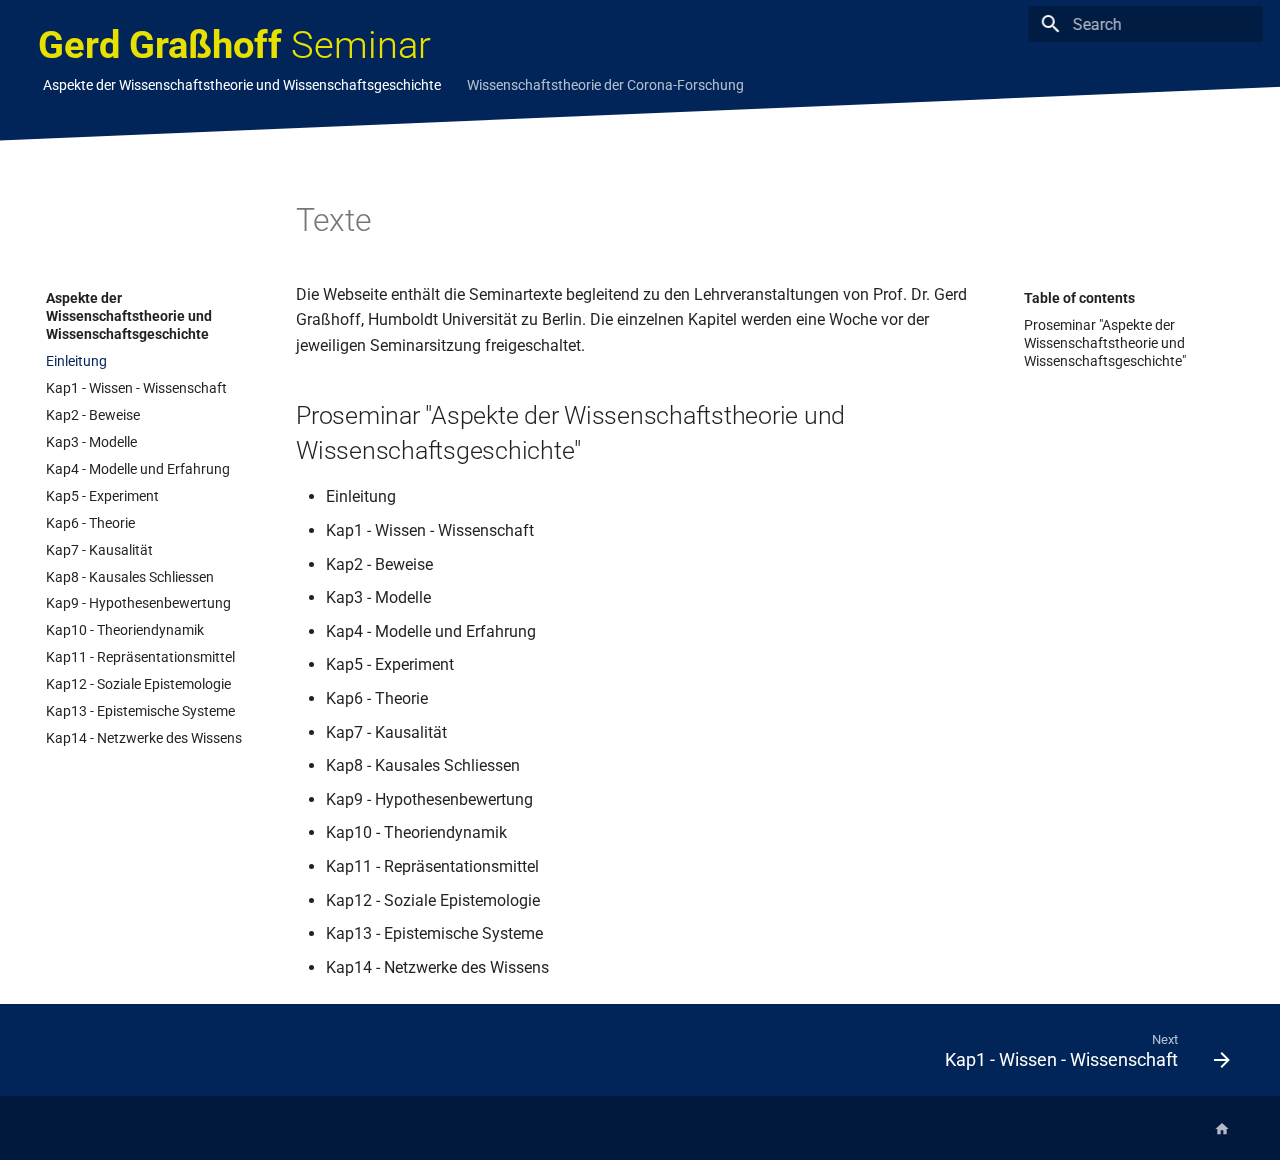
==== commit 9600e24e: "Deployed  with MkDocs version: 1.1.2" ====
--- a/einleit/index.html
+++ b/einleit/index.html
@@ -67,7 +67,7 @@
     <div data-md-component="skip">
       
         
-        <a href="#welcome-to-mkdocs" class="md-skip">
+        <a href="#texte" class="md-skip">
           Skip to content
         </a>
       
@@ -307,9 +307,38 @@
       
     
     
+      <label class="md-nav__link md-nav__link--active" for="__toc">
+        Einleitung
+        <span class="md-nav__icon md-icon"></span>
+      </label>
+    
     <a href="./" title="Einleitung" class="md-nav__link md-nav__link--active">
       Einleitung
     </a>
+    
+      
+<nav class="md-nav md-nav--secondary" aria-label="Table of contents">
+  
+  
+    
+  
+  
+    <label class="md-nav__title" for="__toc">
+      <span class="md-nav__icon md-icon"></span>
+      Table of contents
+    </label>
+    <ul class="md-nav__list" data-md-scrollfix>
+      
+        <li class="md-nav__item">
+  <a href="#proseminar-aspekte-der-wissenschaftstheorie-und-wissenschaftsgeschichte" class="md-nav__link">
+    Proseminar "Aspekte der Wissenschaftstheorie und Wissenschaftsgeschichte"
+  </a>
+  
+</li>
+      
+    </ul>
+  
+</nav>
     
   </li>
 
@@ -543,6 +572,21 @@
     
   
   
+    <label class="md-nav__title" for="__toc">
+      <span class="md-nav__icon md-icon"></span>
+      Table of contents
+    </label>
+    <ul class="md-nav__list" data-md-scrollfix>
+      
+        <li class="md-nav__item">
+  <a href="#proseminar-aspekte-der-wissenschaftstheorie-und-wissenschaftsgeschichte" class="md-nav__link">
+    Proseminar "Aspekte der Wissenschaftstheorie und Wissenschaftsgeschichte"
+  </a>
+  
+</li>
+      
+    </ul>
+  
 </nav>
               </div>
             </div>
@@ -557,8 +601,26 @@
               
             
             
-            <h1 id="welcome-to-mkdocs">Welcome to MkDocs</h1>
-<p>For full documentation visit <a href="https://www.mkdocs.org">mkdocs.org</a>.</p>
+            <h1 id="texte">Texte</h1>
+<p>Die Webseite enthält die Seminartexte begleitend zu den Lehrveranstaltungen von Prof. Dr. Gerd Graßhoff, Humboldt Universität zu Berlin. Die einzelnen Kapitel werden eine Woche vor der jeweiligen Seminarsitzung freigeschaltet.</p>
+<h2 id="proseminar-aspekte-der-wissenschaftstheorie-und-wissenschaftsgeschichte">Proseminar "Aspekte der Wissenschaftstheorie und Wissenschaftsgeschichte"</h2>
+<ul>
+<li>Einleitung</li>
+<li>Kap1 - Wissen - Wissenschaft</li>
+<li>Kap2 - Beweise</li>
+<li>Kap3 - Modelle</li>
+<li>Kap4 - Modelle und Erfahrung</li>
+<li>Kap5 - Experiment</li>
+<li>Kap6 - Theorie</li>
+<li>Kap7 - Kausalität</li>
+<li>Kap8 - Kausales Schliessen</li>
+<li>Kap9 - Hypothesenbewertung</li>
+<li>Kap10 - Theoriendynamik</li>
+<li>Kap11 - Repräsentationsmittel</li>
+<li>Kap12 - Soziale Epistemologie</li>
+<li>Kap13 - Epistemische Systeme</li>
+<li>Kap14 - Netzwerke des Wissens</li>
+</ul>
             
           
               
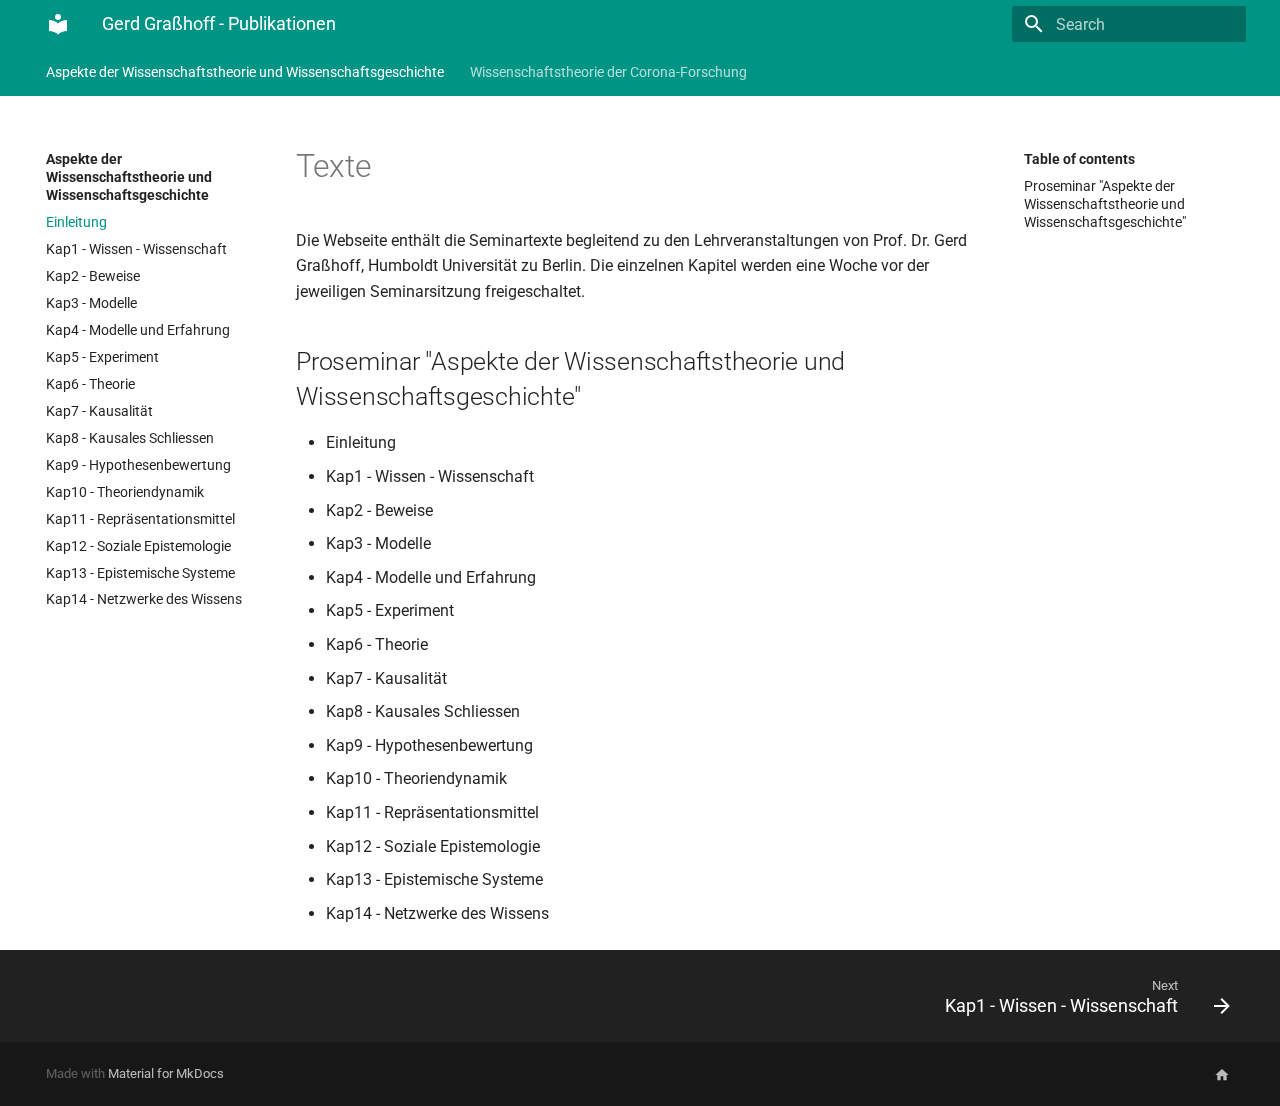
==== commit ba958c8b: "Deployed  with MkDocs version: 1.1.2" ====
--- a/einleit/index.html
+++ b/einleit/index.html
@@ -38,8 +38,8 @@
     
       
         <link href="https://fonts.gstatic.com" rel="preconnect" crossorigin>
-        <link rel="stylesheet" href="https://fonts.googleapis.com/css?family=Roboto:300,400,400i,700%7CRoboto+Mono&display=fallback">
-        <style>body,input{font-family:"Roboto",-apple-system,BlinkMacSystemFont,Helvetica,Arial,sans-serif}code,kbd,pre{font-family:"Roboto Mono",SFMono-Regular,Consolas,Menlo,monospace}</style>
+        <link rel="stylesheet" href="https://fonts.googleapis.com/css?family=Roboto:300,400,400i,700%7C&display=fallback">
+        <style>body,input{font-family:"Roboto",-apple-system,BlinkMacSystemFont,Helvetica,Arial,sans-serif}code,kbd,pre{font-family:"",SFMono-Regular,Consolas,Menlo,monospace}</style>
       
     
     
@@ -50,8 +50,6 @@
       
     
     
-<link rel="stylesheet" href="../stylesheets/extra.css">
-
   </head>
   
   
@@ -76,11 +74,14 @@
       
     </div>
     
-  <div id="wrap-header-nf"> 
-    <div id="slanting-edge-nf">
-      <div id="slanting-edge-content-nf">
-          <header class="md-header" data-md-component="header">
+      <header class="md-header" data-md-component="header">
   <nav class="md-header-nav md-grid" aria-label="Header">
+    <a href=".." title="Gerd Graßhoff - Publikationen" class="md-header-nav__button md-logo" aria-label="Gerd Graßhoff - Publikationen">
+      
+  
+  <svg xmlns="http://www.w3.org/2000/svg" viewBox="0 0 24 24"><path d="M12 8a3 3 0 003-3 3 3 0 00-3-3 3 3 0 00-3 3 3 3 0 003 3m0 3.54C9.64 9.35 6.5 8 3 8v11c3.5 0 6.64 1.35 9 3.54 2.36-2.19 5.5-3.54 9-3.54V8c-3.5 0-6.64 1.35-9 3.54z"/></svg>
+
+    </a>
     <label class="md-header-nav__button md-icon" for="__drawer">
       <svg xmlns="http://www.w3.org/2000/svg" viewBox="0 0 24 24"><path d="M3 6h18v2H3V6m0 5h18v2H3v-2m0 5h18v2H3v-2z"/></svg>
     </label>
@@ -88,25 +89,7 @@
       
         <div class="md-header-nav__ellipsis">
           <span class="md-header-nav__topic md-ellipsis">
-            <svg xmlns="http://www.w3.org/2000/svg" width="400"   viewBox="0 0 500 82">
-              <defs>
-                <style>
-                  .cls-1 {
-                    font-size: 48px;
-                    fill: #e8e100;
-                    font-family: Roboto;
-                    font-weight: 700;
-                  }
-
-                  .cls-2 {
-                    font-weight: 200;
-                    width: 600;
-                  }
-                </style>
-              </defs>
-              <text id="gerdgrasshoff" data-name="gerdgrasshoff" class="cls-1" x="1.609" y="44.602">Gerd Graßhoff<tspan width=500 class="cls-2"> Seminar</tspan></text>
-            </svg>
-
+            Gerd Graßhoff - Publikationen
           </span>
           <span class="md-header-nav__topic md-ellipsis">
             
@@ -149,9 +132,15 @@
     
     
   </nav>
-</header> 
-          
-            
+</header>
+    
+    <div class="md-container" data-md-component="container">
+      
+        
+      
+      
+        
+          
 
   
 
@@ -188,84 +177,24 @@
     </ul>
   </div>
 </nav>
-           
-      </div>  
-    </div>
-  </div>
-
-    <div class="md-container" data-md-component="container">
-      
-    
-  
-      
-    
-      
-
-  
-
-<nav class="md-tabs md-tabs--active" aria-label="Tabs" data-md-component="tabs">
-  <div class="md-tabs__inner md-grid">
-    <ul class="md-tabs__list">
-      
-        
-  
-  
-    <li class="md-tabs__item">
-      
-        <a href="./" class="md-tabs__link md-tabs__link--active">
-          Aspekte der Wissenschaftstheorie und Wissenschaftsgeschichte
-        </a>
-      
-    </li>
-  
-
-      
-        
-  
-  
-    <li class="md-tabs__item">
-      
-        <a href="../empty/" class="md-tabs__link">
-          Wissenschaftstheorie der Corona-Forschung
-        </a>
-      
-    </li>
-  
-
-      
-    </ul>
-  </div>
-</nav>
-    
-  
+        
+      
       <main class="md-main" data-md-component="main">
         <div class="md-main__inner md-grid">
           
-        
-          <div class="md-sidebar md-sidebar--primary" data-md-component="navigation">
-            <div class="md-sidebar__scrollwrap">
-              <div class="md-sidebar__inner">
-                <nav class="md-nav md-nav--primary" aria-label="Navigation" data-md-level="0">
+            
+              <div class="md-sidebar md-sidebar--primary" data-md-component="navigation">
+                <div class="md-sidebar__scrollwrap">
+                  <div class="md-sidebar__inner">
+                    <nav class="md-nav md-nav--primary" aria-label="Navigation" data-md-level="0">
   <label class="md-nav__title" for="__drawer">
     <a href=".." title="Gerd Graßhoff - Publikationen" class="md-nav__button md-logo" aria-label="Gerd Graßhoff - Publikationen">
-      <svg xmlns="http://www.w3.org/2000/svg" width="160"   viewBox="0 0 500 82">
-  <defs>
-    <style>
-      .cls-1 {
-        font-size: 48px;
-        fill: #e8e100;
-        font-family: Roboto;
-        font-weight: 700;
-      }
-
-      .cls-2 {
-        font-weight: 300;
-      }
-    </style>
-  </defs>
-  <text id="NFDI_Small_Disciplines" data-name="NFDI Small Disciplines" class="cls-1" x="11.609" y="54.602">NFDI<tspan class="cls-2"> Small Disciplines</tspan></text>
-</svg>
-    </a>
+      
+  
+  <svg xmlns="http://www.w3.org/2000/svg" viewBox="0 0 24 24"><path d="M12 8a3 3 0 003-3 3 3 0 00-3-3 3 3 0 00-3 3 3 3 0 003 3m0 3.54C9.64 9.35 6.5 8 3 8v11c3.5 0 6.64 1.35 9 3.54 2.36-2.19 5.5-3.54 9-3.54V8c-3.5 0-6.64 1.35-9 3.54z"/></svg>
+
+    </a>
+    Gerd Graßhoff - Publikationen
   </label>
   
   <ul class="md-nav__list" data-md-scrollfix>
@@ -556,16 +485,15 @@
     
   </ul>
 </nav>
-
+                  </div>
+                </div>
               </div>
-            </div>
-          </div>
-        
-        
-          <div class="md-sidebar md-sidebar--secondary" data-md-component="toc">
-            <div class="md-sidebar__scrollwrap">
-              <div class="md-sidebar__inner">
-                
+            
+            
+              <div class="md-sidebar md-sidebar--secondary" data-md-component="toc">
+                <div class="md-sidebar__scrollwrap">
+                  <div class="md-sidebar__inner">
+                    
 <nav class="md-nav md-nav--secondary" aria-label="Table of contents">
   
   
@@ -588,20 +516,20 @@
     </ul>
   
 </nav>
+                  </div>
+                </div>
               </div>
-            </div>
-          </div>
-        
-      
+            
+          
           <div class="md-content">
             <article class="md-content__inner md-typeset">
               
-            
-            
-              
-            
-            
-            <h1 id="texte">Texte</h1>
+                
+                
+                  
+                
+                
+                <h1 id="texte">Texte</h1>
 <p>Die Webseite enthält die Seminartexte begleitend zu den Lehrveranstaltungen von Prof. Dr. Gerd Graßhoff, Humboldt Universität zu Berlin. Die einzelnen Kapitel werden eine Woche vor der jeweiligen Seminarsitzung freigeschaltet.</p>
 <h2 id="proseminar-aspekte-der-wissenschaftstheorie-und-wissenschaftsgeschichte">Proseminar "Aspekte der Wissenschaftstheorie und Wissenschaftsgeschichte"</h2>
 <ul>
@@ -621,19 +549,19 @@
 <li>Kap13 - Epistemische Systeme</li>
 <li>Kap14 - Netzwerke des Wissens</li>
 </ul>
-            
-          
+                
               
-            
-
-
-          
+              
+                
+
+
+              
             </article>
           </div>
         </div>
       </main>
       
-  
+        
 <footer class="md-footer">
   
     <div class="md-footer-nav">
@@ -660,6 +588,11 @@
   <div class="md-footer-meta md-typeset">
     <div class="md-footer-meta__inner md-grid">
       <div class="md-footer-copyright">
+        
+        Made with
+        <a href="https://squidfunk.github.io/mkdocs-material/" target="_blank" rel="noopener">
+          Material for MkDocs
+        </a>
       </div>
       
   <div class="md-footer-social">
@@ -678,7 +611,7 @@
     </div>
   </div>
 </footer>
-
+      
     </div>
     
       <script src="../assets/javascripts/vendor.2d1db4bd.min.js"></script>
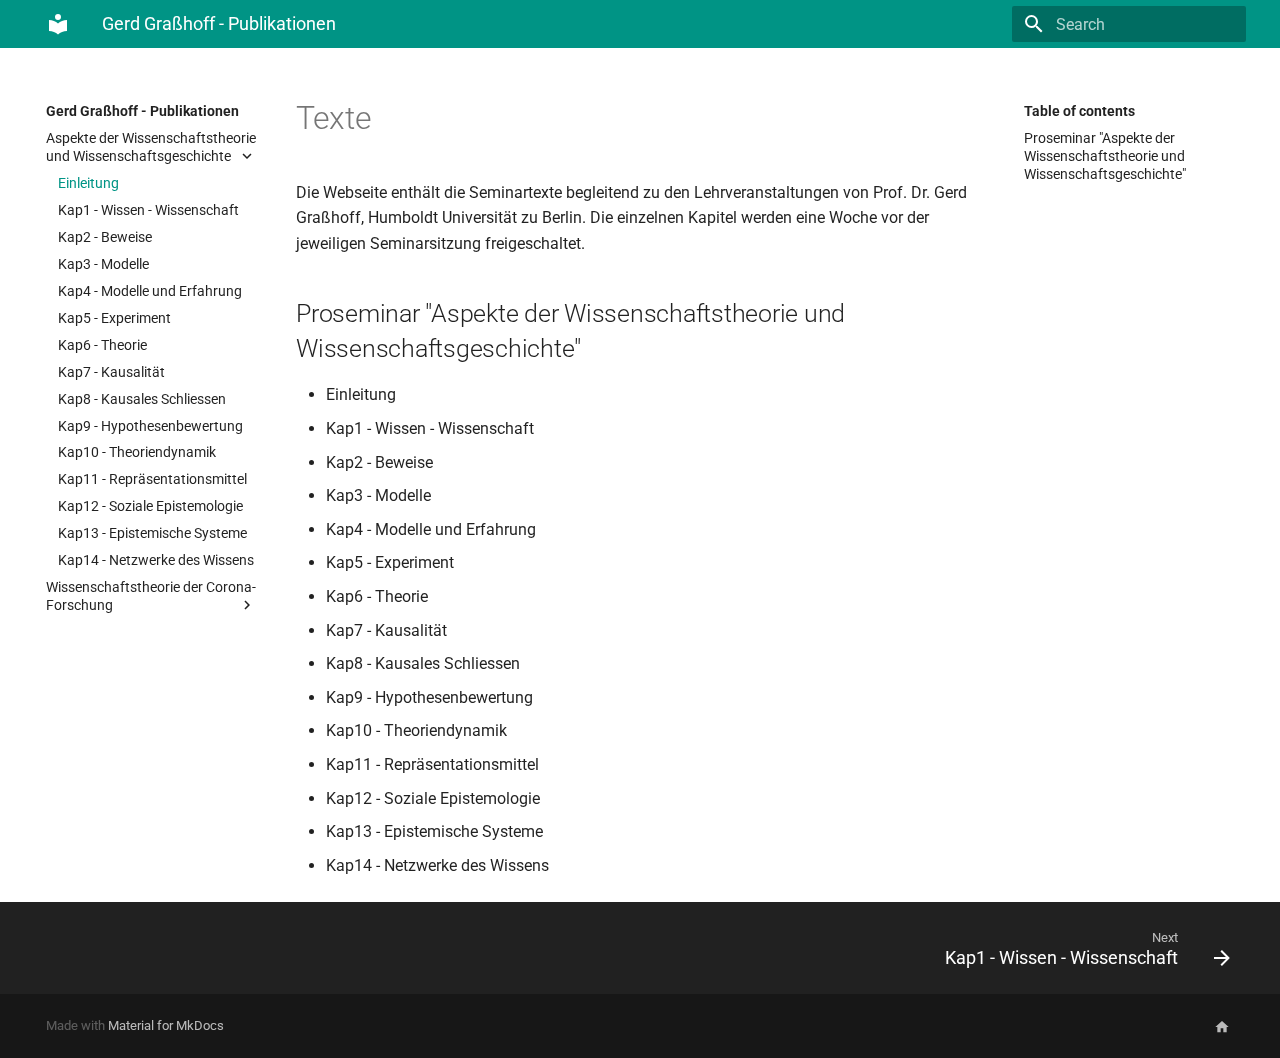
==== commit e1ab5d11: "Deployed 2615b90 with MkDocs version: 1.1.2" ====
--- a/einleit/index.html
+++ b/einleit/index.html
@@ -1,6 +1,3 @@
-
-
-
 
 <!doctype html>
 <html lang="en" class="no-js">
@@ -16,7 +13,7 @@
         <meta name="author" content="Gerd Graßhoff">
       
       <link rel="shortcut icon" href="../assets/images/favicon.png">
-      <meta name="generator" content="mkdocs-1.1.2, mkdocs-material-5.5.13">
+      <meta name="generator" content="mkdocs-1.1.2, mkdocs-material-6.1.2">
     
     
       
@@ -24,19 +21,21 @@
       
     
     
-      <link rel="stylesheet" href="../assets/stylesheets/main.077507d7.min.css">
-      
-        <link rel="stylesheet" href="../assets/stylesheets/palette.ff0a5ce4.min.css">
-      
-      
-        
-        
-        <meta name="theme-color" content="#009485">
-      
-    
-    
-    
-      
+      <link rel="stylesheet" href="../assets/stylesheets/main.19190aaf.min.css">
+      
+        
+        <link rel="stylesheet" href="../assets/stylesheets/palette.24b84193.min.css">
+        
+          
+          
+          <meta name="theme-color" content="#009485">
+        
+      
+    
+    
+    
+      
+        
         <link href="https://fonts.gstatic.com" rel="preconnect" crossorigin>
         <link rel="stylesheet" href="https://fonts.googleapis.com/css?family=Roboto:300,400,400i,700%7C&display=fallback">
         <style>body,input{font-family:"Roboto",-apple-system,BlinkMacSystemFont,Helvetica,Arial,sans-serif}code,kbd,pre{font-family:"",SFMono-Regular,Consolas,Menlo,monospace}</style>
@@ -56,9 +55,11 @@
     
     
     
+    
+    
     <body dir="ltr" data-md-color-scheme="netfrei" data-md-color-primary="teal" data-md-color-accent="deep-orange">
-  
-    
+      
+  
     <input class="md-toggle" data-md-toggle="drawer" type="checkbox" id="__drawer" autocomplete="off">
     <input class="md-toggle" data-md-toggle="search" type="checkbox" id="__search" autocomplete="off">
     <label class="md-overlay" for="__drawer"></label>
@@ -74,7 +75,9 @@
       
     </div>
     
-      <header class="md-header" data-md-component="header">
+      
+
+<header class="md-header" data-md-component="header">
   <nav class="md-header-nav md-grid" aria-label="Header">
     <a href=".." title="Gerd Graßhoff - Publikationen" class="md-header-nav__button md-logo" aria-label="Gerd Graßhoff - Publikationen">
       
@@ -136,47 +139,7 @@
     
     <div class="md-container" data-md-component="container">
       
-        
-      
-      
-        
-          
-
-  
-
-<nav class="md-tabs md-tabs--active" aria-label="Tabs" data-md-component="tabs">
-  <div class="md-tabs__inner md-grid">
-    <ul class="md-tabs__list">
-      
-        
-  
-  
-    <li class="md-tabs__item">
-      
-        <a href="./" class="md-tabs__link md-tabs__link--active">
-          Aspekte der Wissenschaftstheorie und Wissenschaftsgeschichte
-        </a>
-      
-    </li>
-  
-
-      
-        
-  
-  
-    <li class="md-tabs__item">
-      
-        <a href="../empty/" class="md-tabs__link">
-          Wissenschaftstheorie der Corona-Forschung
-        </a>
-      
-    </li>
-  
-
-      
-    </ul>
-  </div>
-</nav>
+      
         
       
       <main class="md-main" data-md-component="main">
@@ -186,7 +149,9 @@
               <div class="md-sidebar md-sidebar--primary" data-md-component="navigation">
                 <div class="md-sidebar__scrollwrap">
                   <div class="md-sidebar__inner">
-                    <nav class="md-nav md-nav--primary" aria-label="Navigation" data-md-level="0">
+                    
+
+<nav class="md-nav md-nav--primary" aria-label="Navigation" data-md-level="0">
   <label class="md-nav__title" for="__drawer">
     <a href=".." title="Gerd Graßhoff - Publikationen" class="md-nav__button md-logo" aria-label="Gerd Graßhoff - Publikationen">
       
@@ -241,7 +206,7 @@
         <span class="md-nav__icon md-icon"></span>
       </label>
     
-    <a href="./" title="Einleitung" class="md-nav__link md-nav__link--active">
+    <a href="./" class="md-nav__link md-nav__link--active">
       Einleitung
     </a>
     
@@ -278,7 +243,7 @@
 
 
   <li class="md-nav__item">
-    <a href="../Aspekte/kap1/" title="Kap1 - Wissen - Wissenschaft" class="md-nav__link">
+    <a href="../Aspekte/kap1/" class="md-nav__link">
       Kap1 - Wissen - Wissenschaft
     </a>
   </li>
@@ -290,7 +255,7 @@
 
 
   <li class="md-nav__item">
-    <a href="../empty/" title="Kap2 - Beweise" class="md-nav__link">
+    <a href="../empty/" class="md-nav__link">
       Kap2 - Beweise
     </a>
   </li>
@@ -302,7 +267,7 @@
 
 
   <li class="md-nav__item">
-    <a href="../empty/" title="Kap3 - Modelle" class="md-nav__link">
+    <a href="../empty/" class="md-nav__link">
       Kap3 - Modelle
     </a>
   </li>
@@ -314,7 +279,7 @@
 
 
   <li class="md-nav__item">
-    <a href="../empty/" title="Kap4 - Modelle und Erfahrung" class="md-nav__link">
+    <a href="../empty/" class="md-nav__link">
       Kap4 - Modelle und Erfahrung
     </a>
   </li>
@@ -326,7 +291,7 @@
 
 
   <li class="md-nav__item">
-    <a href="../empty/" title="Kap5 - Experiment" class="md-nav__link">
+    <a href="../empty/" class="md-nav__link">
       Kap5 - Experiment
     </a>
   </li>
@@ -338,7 +303,7 @@
 
 
   <li class="md-nav__item">
-    <a href="../empty/" title="Kap6 - Theorie" class="md-nav__link">
+    <a href="../empty/" class="md-nav__link">
       Kap6 - Theorie
     </a>
   </li>
@@ -350,7 +315,7 @@
 
 
   <li class="md-nav__item">
-    <a href="../empty/" title="Kap7 - Kausalität" class="md-nav__link">
+    <a href="../empty/" class="md-nav__link">
       Kap7 - Kausalität
     </a>
   </li>
@@ -362,7 +327,7 @@
 
 
   <li class="md-nav__item">
-    <a href="../empty/" title="Kap8 - Kausales Schliessen" class="md-nav__link">
+    <a href="../empty/" class="md-nav__link">
       Kap8 - Kausales Schliessen
     </a>
   </li>
@@ -374,7 +339,7 @@
 
 
   <li class="md-nav__item">
-    <a href="../empty/" title="Kap9 - Hypothesenbewertung" class="md-nav__link">
+    <a href="../empty/" class="md-nav__link">
       Kap9 - Hypothesenbewertung
     </a>
   </li>
@@ -386,7 +351,7 @@
 
 
   <li class="md-nav__item">
-    <a href="../empty/" title="Kap10 - Theoriendynamik" class="md-nav__link">
+    <a href="../empty/" class="md-nav__link">
       Kap10 - Theoriendynamik
     </a>
   </li>
@@ -398,7 +363,7 @@
 
 
   <li class="md-nav__item">
-    <a href="../empty/" title="Kap11 - Repräsentationsmittel" class="md-nav__link">
+    <a href="../empty/" class="md-nav__link">
       Kap11 - Repräsentationsmittel
     </a>
   </li>
@@ -410,7 +375,7 @@
 
 
   <li class="md-nav__item">
-    <a href="../empty/" title="Kap12 - Soziale Epistemologie" class="md-nav__link">
+    <a href="../empty/" class="md-nav__link">
       Kap12 - Soziale Epistemologie
     </a>
   </li>
@@ -422,7 +387,7 @@
 
 
   <li class="md-nav__item">
-    <a href="../empty/" title="Kap13 - Epistemische Systeme" class="md-nav__link">
+    <a href="../empty/" class="md-nav__link">
       Kap13 - Epistemische Systeme
     </a>
   </li>
@@ -434,7 +399,7 @@
 
 
   <li class="md-nav__item">
-    <a href="../empty/" title="Kap14 - Netzwerke des Wissens" class="md-nav__link">
+    <a href="../empty/" class="md-nav__link">
       Kap14 - Netzwerke des Wissens
     </a>
   </li>
@@ -472,7 +437,7 @@
 
 
   <li class="md-nav__item">
-    <a href="../empty/" title="Übersicht" class="md-nav__link">
+    <a href="../empty/" class="md-nav__link">
       Übersicht
     </a>
   </li>
@@ -524,9 +489,6 @@
           <div class="md-content">
             <article class="md-content__inner md-typeset">
               
-                
-                
-                  
                 
                 
                 <h1 id="texte">Texte</h1>
@@ -568,7 +530,7 @@
       <nav class="md-footer-nav__inner md-grid" aria-label="Footer">
         
         
-          <a href="../Aspekte/kap1/" title="Kap1 - Wissen - Wissenschaft" class="md-footer-nav__link md-footer-nav__link--next" rel="next">
+          <a href="../Aspekte/kap1/" class="md-footer-nav__link md-footer-nav__link--next" rel="next">
             <div class="md-footer-nav__title">
               <div class="md-ellipsis">
                 <span class="md-footer-nav__direction">
@@ -614,15 +576,15 @@
       
     </div>
     
-      <script src="../assets/javascripts/vendor.2d1db4bd.min.js"></script>
-      <script src="../assets/javascripts/bundle.6627ddf3.min.js"></script><script id="__lang" type="application/json">{"clipboard.copy": "Copy to clipboard", "clipboard.copied": "Copied to clipboard", "search.config.lang": "en", "search.config.pipeline": "trimmer, stopWordFilter", "search.config.separator": "[\\s\\-]+", "search.result.placeholder": "Type to start searching", "search.result.none": "No matching documents", "search.result.one": "1 matching document", "search.result.other": "# matching documents"}</script>
+      <script src="../assets/javascripts/vendor.7e0ee788.min.js"></script>
+      <script src="../assets/javascripts/bundle.c1ccee15.min.js"></script><script id="__lang" type="application/json">{"clipboard.copy": "Copy to clipboard", "clipboard.copied": "Copied to clipboard", "search.config.lang": "en", "search.config.pipeline": "trimmer, stopWordFilter", "search.config.separator": "[\\s\\-]+", "search.placeholder": "Search", "search.result.placeholder": "Type to start searching", "search.result.none": "No matching documents", "search.result.one": "1 matching document", "search.result.other": "# matching documents", "search.result.more.one": "1 more on this page", "search.result.more.other": "# more on this page", "search.result.term.missing": "Missing"}</script>
       
       <script>
         app = initialize({
           base: "..",
           features: {'tabs': True},
           search: Object.assign({
-            worker: "../assets/javascripts/worker/search.5eca75d3.min.js"
+            worker: "../assets/javascripts/worker/search.4ac00218.min.js"
           }, typeof search !== "undefined" && search)
         })
       </script>
--- a/assets/stylesheets/main.19190aaf.min.css
+++ b/assets/stylesheets/main.19190aaf.min.css
@@ -0,0 +1,3 @@
+html{box-sizing:border-box;-webkit-text-size-adjust:none;-moz-text-size-adjust:none;-ms-text-size-adjust:none;text-size-adjust:none}*,*::before,*::after{box-sizing:inherit}body{margin:0}hr{box-sizing:content-box;overflow:visible}a,button,label,input{-webkit-tap-highlight-color:transparent}a{color:inherit;text-decoration:none}small{font-size:80%}sub,sup{line-height:1em}img{border-style:none}table{border-collapse:separate;border-spacing:0}td,th{font-weight:normal;vertical-align:top}button{margin:0;padding:0;font-size:inherit;background:transparent;border:0}input{border:0;outline:none}:root{--md-default-fg-color: hsla(0, 0%, 0%, 0.87);--md-default-fg-color--light: hsla(0, 0%, 0%, 0.54);--md-default-fg-color--lighter: hsla(0, 0%, 0%, 0.32);--md-default-fg-color--lightest: hsla(0, 0%, 0%, 0.07);--md-default-bg-color: hsla(0, 0%, 100%, 1);--md-default-bg-color--light: hsla(0, 0%, 100%, 0.7);--md-default-bg-color--lighter: hsla(0, 0%, 100%, 0.3);--md-default-bg-color--lightest: hsla(0, 0%, 100%, 0.12);--md-primary-fg-color: hsla(231, 48%, 48%, 1);--md-primary-fg-color--light: hsla(230, 44%, 64%, 1);--md-primary-fg-color--dark: hsla(232, 54%, 41%, 1);--md-primary-bg-color: hsla(0, 0%, 100%, 1);--md-primary-bg-color--light: hsla(0, 0%, 100%, 0.7);--md-accent-fg-color: hsla(231, 99%, 66%, 1);--md-accent-fg-color--transparent: hsla(231, 99%, 66%, 0.1);--md-accent-bg-color: hsla(0, 0%, 100%, 1);--md-accent-bg-color--light: hsla(0, 0%, 100%, 0.7)}:root>*{--md-code-fg-color: hsla(200, 18%, 26%, 1);--md-code-bg-color: hsla(0, 0%, 96%, 1);--md-code-hl-color: hsla(60, 100%, 50%, 0.5);--md-code-hl-number-color: hsla(0, 67%, 50%, 1);--md-code-hl-special-color: hsla(340, 83%, 47%, 1);--md-code-hl-function-color: hsla(291, 45%, 50%, 1);--md-code-hl-constant-color: hsla(250, 63%, 60%, 1);--md-code-hl-keyword-color: hsla(219, 54%, 51%, 1);--md-code-hl-string-color: hsla(150, 63%, 30%, 1);--md-code-hl-name-color: var(--md-code-fg-color);--md-code-hl-operator-color: var(--md-default-fg-color--light);--md-code-hl-punctuation-color: var(--md-default-fg-color--light);--md-code-hl-comment-color: var(--md-default-fg-color--light);--md-code-hl-generic-color: var(--md-default-fg-color--light);--md-code-hl-variable-color: var(--md-default-fg-color--light);--md-typeset-color: var(--md-default-fg-color);--md-typeset-a-color: var(--md-primary-fg-color);--md-typeset-mark-color: hsla(60, 100%, 50%, 0.5);--md-typeset-del-color: hsla(6, 90%, 60%, 0.15);--md-typeset-ins-color: hsla(150, 90%, 44%, 0.15);--md-typeset-kbd-color: hsla(0, 0%, 98%, 1);--md-typeset-kbd-accent-color: hsla(0, 100%, 100%, 1);--md-typeset-kbd-border-color: hsla(0, 0%, 72%, 1);--md-admonition-fg-color: var(--md-default-fg-color);--md-admonition-bg-color: var(--md-default-bg-color);--md-footer-fg-color: hsla(0, 0%, 100%, 1);--md-footer-fg-color--light: hsla(0, 0%, 100%, 0.7);--md-footer-fg-color--lighter: hsla(0, 0%, 100%, 0.3);--md-footer-bg-color: hsla(0, 0%, 0%, 0.87);--md-footer-bg-color--dark: hsla(0, 0%, 0%, 0.32)}.md-icon svg{display:block;width:1.2rem;height:1.2rem;margin:0 auto;fill:currentColor}body{-webkit-font-smoothing:antialiased;-moz-osx-font-smoothing:grayscale}body,input{color:var(--md-typeset-color);font-feature-settings:"kern","liga";font-family:-apple-system,BlinkMacSystemFont,Helvetica,Arial,sans-serif}code,pre,kbd{color:var(--md-typeset-color);font-feature-settings:"kern";font-family:SFMono-Regular,Consolas,Menlo,monospace}:root{--md-typeset-table--ascending: url("data:image/svg+xml;charset=utf-8,<?xml version='1.0' encoding='UTF-8'?><!DOCTYPE svg PUBLIC '-//W3C//DTD SVG 1.1//EN' 'http://www.w3.org/Graphics/SVG/1.1/DTD/svg11.dtd'><svg xmlns='http://www.w3.org/2000/svg' xmlns:xlink='http://www.w3.org/1999/xlink' version='1.1' id='mdi-arrow-down' width='24' height='24' viewBox='0 0 24 24'><path d='M11,4H13V16L18.5,10.5L19.92,11.92L12,19.84L4.08,11.92L5.5,10.5L11,16V4Z'/></svg>");--md-typeset-table--descending: url("data:image/svg+xml;charset=utf-8,<?xml version='1.0' encoding='UTF-8'?><!DOCTYPE svg PUBLIC '-//W3C//DTD SVG 1.1//EN' 'http://www.w3.org/Graphics/SVG/1.1/DTD/svg11.dtd'><svg xmlns='http://www.w3.org/2000/svg' xmlns:xlink='http://www.w3.org/1999/xlink' version='1.1' id='mdi-arrow-up' width='24' height='24' viewBox='0 0 24 24'><path d='M13,20H11V8L5.5,13.5L4.08,12.08L12,4.16L19.92,12.08L18.5,13.5L13,8V20Z'/></svg>")}.md-typeset{font-size:.8rem;line-height:1.6;-webkit-print-color-adjust:exact;color-adjust:exact}@media print{.md-typeset{font-size:.68rem}}.md-typeset p,.md-typeset ul,.md-typeset ol,.md-typeset blockquote{margin:1em 0}.md-typeset h1{margin:0 0 1.25em;color:var(--md-default-fg-color--light);font-weight:300;font-size:2em;line-height:1.3;letter-spacing:-0.01em}.md-typeset h2{margin:1.6em 0 .64em;font-weight:300;font-size:1.5625em;line-height:1.4;letter-spacing:-0.01em}.md-typeset h3{margin:1.6em 0 .8em;font-weight:400;font-size:1.25em;line-height:1.5;letter-spacing:-0.01em}.md-typeset h2+h3{margin-top:.8em}.md-typeset h4{margin:1em 0;font-weight:700;letter-spacing:-0.01em}.md-typeset h5,.md-typeset h6{margin:1.25em 0;color:var(--md-default-fg-color--light);font-weight:700;font-size:.8em;letter-spacing:-0.01em}.md-typeset h5{text-transform:uppercase}.md-typeset hr{margin:1.5em 0;border-bottom:.05rem dotted var(--md-default-fg-color--lighter)}.md-typeset a{color:var(--md-typeset-a-color);word-break:break-word}.md-typeset a,.md-typeset a::before{transition:color 125ms}.md-typeset a:focus,.md-typeset a:hover{color:var(--md-accent-fg-color)}.md-typeset code,.md-typeset pre,.md-typeset kbd{color:var(--md-code-fg-color);direction:ltr}@media print{.md-typeset code,.md-typeset pre,.md-typeset kbd{white-space:pre-wrap}}.md-typeset code{padding:0 .2941176471em;font-size:.85em;word-break:break-word;background-color:var(--md-code-bg-color);border-radius:.1rem;-webkit-box-decoration-break:clone;box-decoration-break:clone}.md-typeset h1 code,.md-typeset h2 code,.md-typeset h3 code,.md-typeset h4 code,.md-typeset h5 code,.md-typeset h6 code{margin:initial;padding:initial;background-color:transparent;box-shadow:none}.md-typeset a>code{color:currentColor}.md-typeset pre{position:relative;margin:1em 0;line-height:1.4}.md-typeset pre>code{display:block;margin:0;padding:.7720588235em 1.1764705882em;overflow:auto;word-break:normal;box-shadow:none;-webkit-box-decoration-break:slice;box-decoration-break:slice;touch-action:auto;scrollbar-width:thin;scrollbar-color:var(--md-default-fg-color--lighter) transparent}.md-typeset pre>code:hover{scrollbar-color:var(--md-accent-fg-color) transparent}.md-typeset pre>code::-webkit-scrollbar{width:.2rem;height:.2rem}.md-typeset pre>code::-webkit-scrollbar-thumb{background-color:var(--md-default-fg-color--lighter)}.md-typeset pre>code::-webkit-scrollbar-thumb:hover{background-color:var(--md-accent-fg-color)}@media screen and (max-width: 44.9375em){.md-typeset>pre{margin:1em -0.8rem}.md-typeset>pre code{border-radius:0}}.md-typeset kbd{display:inline-block;padding:0 .6666666667em;color:var(--md-default-fg-color);font-size:.75em;vertical-align:text-top;word-break:break-word;background-color:var(--md-typeset-kbd-color);border-radius:.1rem;box-shadow:0 .1rem 0 .05rem var(--md-typeset-kbd-border-color),0 .1rem 0 var(--md-typeset-kbd-border-color),0 -0.1rem .2rem var(--md-typeset-kbd-accent-color) inset}.md-typeset mark{color:inherit;word-break:break-word;background-color:var(--md-typeset-mark-color);-webkit-box-decoration-break:clone;box-decoration-break:clone}.md-typeset abbr{text-decoration:none;border-bottom:.05rem dotted var(--md-default-fg-color--light);cursor:help}@media(hover: none){.md-typeset abbr{position:relative}.md-typeset abbr[title]:focus::after,.md-typeset abbr[title]:hover::after{box-shadow:0 2px 2px 0 rgba(0,0,0,.14),0 1px 5px 0 rgba(0,0,0,.12),0 3px 1px -2px rgba(0,0,0,.2);position:absolute;left:0;display:inline-block;width:auto;min-width:-webkit-max-content;min-width:-moz-max-content;min-width:max-content;max-width:80%;margin-top:2em;padding:.2rem .3rem;color:var(--md-default-bg-color);font-size:.7rem;background:var(--md-default-fg-color);border-radius:.1rem;content:attr(title)}}.md-typeset small{opacity:.75}.md-typeset sup,.md-typeset sub{margin-left:.078125em}[dir=rtl] .md-typeset sup,[dir=rtl] .md-typeset sub{margin-right:.078125em;margin-left:initial}.md-typeset blockquote{padding-left:.6rem;color:var(--md-default-fg-color--light);border-left:.2rem solid var(--md-default-fg-color--lighter)}[dir=rtl] .md-typeset blockquote{padding-right:.6rem;padding-left:initial;border-right:.2rem solid var(--md-default-fg-color--lighter);border-left:initial}.md-typeset ul{list-style-type:disc}.md-typeset ul,.md-typeset ol{margin-left:.625em;padding:0}[dir=rtl] .md-typeset ul,[dir=rtl] .md-typeset ol{margin-right:.625em;margin-left:initial}.md-typeset ul ol,.md-typeset ol ol{list-style-type:lower-alpha}.md-typeset ul ol ol,.md-typeset ol ol ol{list-style-type:lower-roman}.md-typeset ul li,.md-typeset ol li{margin-bottom:.5em;margin-left:1.25em}[dir=rtl] .md-typeset ul li,[dir=rtl] .md-typeset ol li{margin-right:1.25em;margin-left:initial}.md-typeset ul li p,.md-typeset ul li blockquote,.md-typeset ol li p,.md-typeset ol li blockquote{margin:.5em 0}.md-typeset ul li:last-child,.md-typeset ol li:last-child{margin-bottom:0}.md-typeset ul li ul,.md-typeset ul li ol,.md-typeset ol li ul,.md-typeset ol li ol{margin:.5em 0 .5em .625em}[dir=rtl] .md-typeset ul li ul,[dir=rtl] .md-typeset ul li ol,[dir=rtl] .md-typeset ol li ul,[dir=rtl] .md-typeset ol li ol{margin-right:.625em;margin-left:initial}.md-typeset dd{margin:1em 0 1.5em 1.875em}[dir=rtl] .md-typeset dd{margin-right:1.875em;margin-left:initial}.md-typeset img,.md-typeset svg{max-width:100%;height:auto}.md-typeset img[align=left],.md-typeset svg[align=left]{margin:1em;margin-left:0}.md-typeset img[align=right],.md-typeset svg[align=right]{margin:1em;margin-right:0}.md-typeset img[align]:only-child,.md-typeset svg[align]:only-child{margin-top:0}.md-typeset figure{width:-webkit-fit-content;width:-moz-fit-content;width:fit-content;max-width:100%;margin:0 auto;text-align:center}.md-typeset figcaption{max-width:24rem;margin:.5em auto 2em;font-style:italic}.md-typeset iframe{max-width:100%}.md-typeset table:not([class]){display:inline-block;max-width:100%;overflow:auto;font-size:.64rem;background:var(--md-default-bg-color);border-radius:.1rem;box-shadow:0 .2rem .5rem rgba(0,0,0,.05),0 0 .05rem rgba(0,0,0,.1);touch-action:auto}@media print{.md-typeset table:not([class]){display:table}}.md-typeset table:not([class])+*{margin-top:1.5em}.md-typeset table:not([class]) th>*:first-child,.md-typeset table:not([class]) td>*:first-child{margin-top:0}.md-typeset table:not([class]) th>*:last-child,.md-typeset table:not([class]) td>*:last-child{margin-bottom:0}.md-typeset table:not([class]) th:not([align]),.md-typeset table:not([class]) td:not([align]){text-align:left}[dir=rtl] .md-typeset table:not([class]) th:not([align]),[dir=rtl] .md-typeset table:not([class]) td:not([align]){text-align:right}.md-typeset table:not([class]) th{min-width:5rem;padding:.9375em 1.25em;color:var(--md-default-bg-color);vertical-align:top;background-color:var(--md-default-fg-color--light)}.md-typeset table:not([class]) th a{color:inherit}.md-typeset table:not([class]) td{padding:.9375em 1.25em;vertical-align:top;border-top:.05rem solid var(--md-default-fg-color--lightest)}.md-typeset table:not([class]) tr{transition:background-color 125ms}.md-typeset table:not([class]) tr:hover{background-color:rgba(0,0,0,.035);box-shadow:0 .05rem 0 var(--md-default-bg-color) inset}.md-typeset table:not([class]) tr:first-child td{border-top:0}.md-typeset table:not([class]) a{word-break:normal}.md-typeset table th[role=columnheader]{cursor:pointer}.md-typeset table th[role=columnheader]::after{display:inline-block;width:1.2em;height:1.2em;margin-left:.5em;vertical-align:sub;-webkit-mask-repeat:no-repeat;mask-repeat:no-repeat;-webkit-mask-size:contain;mask-size:contain;content:" "}.md-typeset table th[role=columnheader][aria-sort=ascending]::after{background-color:currentColor;-webkit-mask-image:var(--md-typeset-table--ascending);mask-image:var(--md-typeset-table--ascending)}.md-typeset table th[role=columnheader][aria-sort=descending]::after{background-color:currentColor;-webkit-mask-image:var(--md-typeset-table--descending);mask-image:var(--md-typeset-table--descending)}.md-typeset__scrollwrap{margin:1em -0.8rem;overflow-x:auto;touch-action:auto}.md-typeset__table{display:inline-block;margin-bottom:.5em;padding:0 .8rem}@media print{.md-typeset__table{display:block}}html .md-typeset__table table{display:table;width:100%;margin:0;overflow:hidden}html{height:100%;overflow-x:hidden;font-size:125%}@media screen and (min-width: 100em){html{font-size:137.5%}}@media screen and (min-width: 125em){html{font-size:150%}}body{position:relative;display:flex;flex-direction:column;width:100%;min-height:100%;font-size:.5rem;background-color:var(--md-default-bg-color)}@media screen and (max-width: 59.9375em){body[data-md-state=lock]{position:fixed}}@media print{body{display:block}}hr{display:block;height:.05rem;padding:0;border:0}.md-grid{max-width:61rem;margin-right:auto;margin-left:auto}.md-container{display:flex;flex-direction:column;flex-grow:1}@media print{.md-container{display:block}}.md-main{flex-grow:1}.md-main__inner{display:flex;height:100%;margin-top:1.5rem}.md-ellipsis{display:block;overflow:hidden;white-space:nowrap;text-overflow:ellipsis}.md-toggle{display:none}.md-overlay{position:fixed;top:0;z-index:3;width:0;height:0;background-color:rgba(0,0,0,.54);opacity:0;transition:width 0ms 250ms,height 0ms 250ms,opacity 250ms}@media screen and (max-width: 76.1875em){[data-md-toggle=drawer]:checked~.md-overlay{width:100%;height:100%;opacity:1;transition:width 0ms,height 0ms,opacity 250ms}}.md-skip{position:fixed;z-index:-1;margin:.5rem;padding:.3rem .5rem;color:var(--md-default-bg-color);font-size:.64rem;background-color:var(--md-default-fg-color);border-radius:.1rem;transform:translateY(0.4rem);opacity:0}.md-skip:focus{z-index:10;transform:translateY(0);opacity:1;transition:transform 250ms cubic-bezier(0.4, 0, 0.2, 1),opacity 175ms 75ms}@page{margin:25mm}.md-announce{overflow:auto;background-color:var(--md-footer-bg-color)}.md-announce__inner{margin:.6rem auto;padding:0 .8rem;color:var(--md-footer-fg-color);font-size:.7rem}@media print{.md-announce{display:none}}.md-typeset .md-button{display:inline-block;padding:.625em 2em;color:var(--md-primary-fg-color);font-weight:700;border:.1rem solid currentColor;border-radius:.1rem;transition:color 125ms,background-color 125ms,border-color 125ms}.md-typeset .md-button--primary{color:var(--md-primary-bg-color);background-color:var(--md-primary-fg-color);border-color:var(--md-primary-fg-color)}.md-typeset .md-button:focus,.md-typeset .md-button:hover{color:var(--md-accent-bg-color);background-color:var(--md-accent-fg-color);border-color:var(--md-accent-fg-color)}:root{--md-clipboard-icon: url("data:image/svg+xml;charset=utf-8,<?xml version='1.0' encoding='UTF-8'?><!DOCTYPE svg PUBLIC '-//W3C//DTD SVG 1.1//EN' 'http://www.w3.org/Graphics/SVG/1.1/DTD/svg11.dtd'><svg xmlns='http://www.w3.org/2000/svg' xmlns:xlink='http://www.w3.org/1999/xlink' version='1.1' id='mdi-content-copy' width='24' height='24' viewBox='0 0 24 24'><path d='M19,21H8V7H19M19,5H8A2,2 0 0,0 6,7V21A2,2 0 0,0 8,23H19A2,2 0 0,0 21,21V7A2,2 0 0,0 19,5M16,1H4A2,2 0 0,0 2,3V17H4V3H16V1Z'/></svg>")}.md-clipboard{position:absolute;top:.5em;right:.5em;z-index:1;width:1.5em;height:1.5em;color:var(--md-default-fg-color--lightest);border-radius:.1rem;cursor:pointer;transition:color 125ms}@media print{.md-clipboard{display:none}}.md-clipboard::after{display:block;width:1.125em;height:1.125em;margin:0 auto;background-color:currentColor;-webkit-mask-image:var(--md-clipboard-icon);mask-image:var(--md-clipboard-icon);-webkit-mask-repeat:no-repeat;mask-repeat:no-repeat;-webkit-mask-size:contain;mask-size:contain;content:""}pre:hover .md-clipboard{color:var(--md-default-fg-color--light)}pre .md-clipboard:focus,pre .md-clipboard:hover{color:var(--md-accent-fg-color)}.md-content{flex:1;max-width:100%}@media screen and (min-width: 60em)and (max-width: 76.1875em){.md-content{max-width:calc(100% - 12.1rem)}}@media screen and (min-width: 76.25em){.md-content{max-width:calc(100% - 12.1rem * 2)}}.md-content__inner{margin:0 .8rem 1.2rem;padding-top:.6rem}@media screen and (min-width: 76.25em){.md-content__inner{margin-right:1.2rem;margin-left:1.2rem}}.md-content__inner::before{display:block;height:.4rem;content:""}.md-content__inner>:last-child{margin-bottom:0}.md-content__button{float:right;margin:.4rem 0;margin-left:.4rem;padding:0}[dir=rtl] .md-content__button{float:left;margin-right:.4rem;margin-left:initial}[dir=rtl] .md-content__button svg{transform:scaleX(-1)}.md-typeset .md-content__button{color:var(--md-default-fg-color--lighter)}.md-content__button svg{display:inline;vertical-align:top}@media print{.md-content__button{display:none}}.md-dialog{box-shadow:0 2px 2px 0 rgba(0,0,0,.14),0 1px 5px 0 rgba(0,0,0,.12),0 3px 1px -2px rgba(0,0,0,.2);position:fixed;right:.8rem;bottom:.8rem;left:initial;z-index:2;display:block;min-width:11.1rem;padding:.4rem .6rem;color:var(--md-default-bg-color);font-size:.7rem;background:var(--md-default-fg-color);border:none;border-radius:.1rem;transform:translateY(100%);opacity:0;transition:transform 0ms 400ms,opacity 400ms}[dir=rtl] .md-dialog{right:initial;left:.8rem}.md-dialog[data-md-state=open]{transform:translateY(0);opacity:1;transition:transform 400ms cubic-bezier(0.075, 0.85, 0.175, 1),opacity 400ms}@media print{.md-dialog{display:none}}.md-header{position:-webkit-sticky;position:sticky;top:0;right:0;left:0;z-index:2;height:2.4rem;color:var(--md-primary-bg-color);background-color:var(--md-primary-fg-color);box-shadow:0 0 .2rem rgba(0,0,0,0),0 .2rem .4rem rgba(0,0,0,0);transition:color 250ms,background-color 250ms}.no-js .md-header{box-shadow:none;transition:none}.md-header[data-md-state=shadow]{box-shadow:0 0 .2rem rgba(0,0,0,.1),0 .2rem .4rem rgba(0,0,0,.2);transition:color 250ms,background-color 250ms,box-shadow 250ms}@media print{.md-header{display:none}}.md-header-nav{display:flex;padding:0 .2rem}.md-header-nav__button{position:relative;z-index:1;display:block;margin:.2rem;padding:.4rem;cursor:pointer;transition:opacity 250ms}[dir=rtl] .md-header-nav__button svg{transform:scaleX(-1)}.md-header-nav__button:focus,.md-header-nav__button:hover{opacity:.7}.md-header-nav__button.md-logo{margin:.2rem;padding:.4rem}.md-header-nav__button.md-logo img,.md-header-nav__button.md-logo svg{display:block;width:1.2rem;height:1.2rem;fill:currentColor}.no-js .md-header-nav__button[for=__search]{display:none}@media screen and (min-width: 60em){.md-header-nav__button[for=__search]{display:none}}@media screen and (max-width: 76.1875em){.md-header-nav__button.md-logo{display:none}}@media screen and (min-width: 76.25em){.md-header-nav__button[for=__drawer]{display:none}}.md-header-nav__topic{position:absolute;width:100%;transition:transform 400ms cubic-bezier(0.1, 0.7, 0.1, 1),opacity 150ms}.md-header-nav__topic+.md-header-nav__topic{z-index:-1;transform:translateX(1.25rem);opacity:0;transition:transform 400ms cubic-bezier(1, 0.7, 0.1, 0.1),opacity 150ms;pointer-events:none}[dir=rtl] .md-header-nav__topic+.md-header-nav__topic{transform:translateX(-1.25rem)}.no-js .md-header-nav__topic{position:initial}.no-js .md-header-nav__topic+.md-header-nav__topic{display:none}.md-header-nav__title{flex-grow:1;padding:0 1rem;font-size:.9rem;line-height:2.4rem}.md-header-nav__title[data-md-state=active] .md-header-nav__topic{z-index:-1;transform:translateX(-1.25rem);opacity:0;transition:transform 400ms cubic-bezier(1, 0.7, 0.1, 0.1),opacity 150ms;pointer-events:none}[dir=rtl] .md-header-nav__title[data-md-state=active] .md-header-nav__topic{transform:translateX(1.25rem)}.md-header-nav__title[data-md-state=active] .md-header-nav__topic+.md-header-nav__topic{z-index:0;transform:translateX(0);opacity:1;transition:transform 400ms cubic-bezier(0.1, 0.7, 0.1, 1),opacity 150ms;pointer-events:initial}.md-header-nav__title>.md-header-nav__ellipsis{position:relative;width:100%;height:100%}.md-header-nav__source{display:none}@media screen and (min-width: 60em){.md-header-nav__source{display:block;width:11.7rem;max-width:11.7rem;margin-left:1rem}[dir=rtl] .md-header-nav__source{margin-right:1rem;margin-left:initial}}@media screen and (min-width: 76.25em){.md-header-nav__source{margin-left:1.4rem}[dir=rtl] .md-header-nav__source{margin-right:1.4rem}}.md-footer{color:var(--md-footer-fg-color);background-color:var(--md-footer-bg-color)}@media print{.md-footer{display:none}}.md-footer-nav__inner{padding:.2rem;overflow:auto}.md-footer-nav__link{display:flex;padding-top:1.4rem;padding-bottom:.4rem;transition:opacity 250ms}@media screen and (min-width: 45em){.md-footer-nav__link{width:50%}}.md-footer-nav__link:focus,.md-footer-nav__link:hover{opacity:.7}.md-footer-nav__link--prev{float:left}[dir=rtl] .md-footer-nav__link--prev{float:right}[dir=rtl] .md-footer-nav__link--prev svg{transform:scaleX(-1)}@media screen and (max-width: 44.9375em){.md-footer-nav__link--prev{width:25%}.md-footer-nav__link--prev .md-footer-nav__title{display:none}}.md-footer-nav__link--next{float:right;text-align:right}[dir=rtl] .md-footer-nav__link--next{float:left;text-align:left}[dir=rtl] .md-footer-nav__link--next svg{transform:scaleX(-1)}@media screen and (max-width: 44.9375em){.md-footer-nav__link--next{width:75%}}.md-footer-nav__title{position:relative;flex-grow:1;max-width:calc(100% - 2.4rem);padding:0 1rem;font-size:.9rem;line-height:2.4rem}.md-footer-nav__button{margin:.2rem;padding:.4rem}.md-footer-nav__direction{position:absolute;right:0;left:0;margin-top:-1rem;padding:0 1rem;font-size:.64rem;opacity:.7}.md-footer-meta{background-color:var(--md-footer-bg-color--dark)}.md-footer-meta__inner{display:flex;flex-wrap:wrap;justify-content:space-between;padding:.2rem}html .md-footer-meta.md-typeset a{color:var(--md-footer-fg-color--light)}html .md-footer-meta.md-typeset a:focus,html .md-footer-meta.md-typeset a:hover{color:var(--md-footer-fg-color)}.md-footer-copyright{width:100%;margin:auto .6rem;padding:.4rem 0;color:var(--md-footer-fg-color--lighter);font-size:.64rem}@media screen and (min-width: 45em){.md-footer-copyright{width:auto}}.md-footer-copyright__highlight{color:var(--md-footer-fg-color--light)}.md-footer-social{margin:0 .4rem;padding:.2rem 0 .6rem}@media screen and (min-width: 45em){.md-footer-social{padding:.6rem 0}}.md-footer-social__link{display:inline-block;width:1.6rem;height:1.6rem;text-align:center}.md-footer-social__link::before{line-height:1.9}.md-footer-social__link svg{max-height:.8rem;vertical-align:-25%;fill:currentColor}:root{--md-nav-icon--prev: url("data:image/svg+xml;charset=utf-8,<?xml version='1.0' encoding='UTF-8'?><!DOCTYPE svg PUBLIC '-//W3C//DTD SVG 1.1//EN' 'http://www.w3.org/Graphics/SVG/1.1/DTD/svg11.dtd'><svg xmlns='http://www.w3.org/2000/svg' xmlns:xlink='http://www.w3.org/1999/xlink' version='1.1' id='mdi-arrow-left' width='24' height='24' viewBox='0 0 24 24'><path d='M20,11V13H8L13.5,18.5L12.08,19.92L4.16,12L12.08,4.08L13.5,5.5L8,11H20Z'/></svg>");--md-nav-icon--next: url("data:image/svg+xml;charset=utf-8,<?xml version='1.0' encoding='UTF-8'?><!DOCTYPE svg PUBLIC '-//W3C//DTD SVG 1.1//EN' 'http://www.w3.org/Graphics/SVG/1.1/DTD/svg11.dtd'><svg xmlns='http://www.w3.org/2000/svg' xmlns:xlink='http://www.w3.org/1999/xlink' version='1.1' id='mdi-chevron-right' width='24' height='24' viewBox='0 0 24 24'><path d='M8.59,16.58L13.17,12L8.59,7.41L10,6L16,12L10,18L8.59,16.58Z'/></svg>");--md-toc-icon: url("data:image/svg+xml;charset=utf-8,<?xml version='1.0' encoding='UTF-8'?><!DOCTYPE svg PUBLIC '-//W3C//DTD SVG 1.1//EN' 'http://www.w3.org/Graphics/SVG/1.1/DTD/svg11.dtd'><svg xmlns='http://www.w3.org/2000/svg' xmlns:xlink='http://www.w3.org/1999/xlink' version='1.1' id='mdi-table-of-contents' width='24' height='24' viewBox='0 0 24 24'><path d='M3,9H17V7H3V9M3,13H17V11H3V13M3,17H17V15H3V17M19,17H21V15H19V17M19,7V9H21V7H19M19,13H21V11H19V13Z'/></svg>")}.md-nav{font-size:.7rem;line-height:1.3}.md-nav__title{display:block;padding:0 .6rem;overflow:hidden;font-weight:700;text-overflow:ellipsis}.md-nav__title .md-nav__button{display:none}.md-nav__title .md-nav__button img{width:100%;height:auto}.md-nav__title .md-nav__button.md-logo img,.md-nav__title .md-nav__button.md-logo svg{display:block;width:2.4rem;height:2.4rem}.md-nav__title .md-nav__button.md-logo svg{fill:currentColor}.md-nav__list{margin:0;padding:0;list-style:none}.md-nav__item{padding:0 .6rem}.md-nav__item:last-child{padding-bottom:.6rem}.md-nav__item .md-nav__item{padding-right:0}[dir=rtl] .md-nav__item .md-nav__item{padding-right:.6rem;padding-left:0}.md-nav__item .md-nav__item:last-child{padding-bottom:0}.md-nav__link{display:block;margin-top:.625em;overflow:hidden;text-overflow:ellipsis;cursor:pointer;transition:color 125ms;scroll-snap-align:start}html .md-nav__link[for=__toc]{display:none}html .md-nav__link[for=__toc]~.md-nav{display:none}.md-nav__link[data-md-state=blur]{color:var(--md-default-fg-color--light)}.md-nav__item .md-nav__link--active{color:var(--md-typeset-a-color)}.md-nav__item--nested>.md-nav__link{color:inherit}.md-nav__link:focus,.md-nav__link:hover{color:var(--md-accent-fg-color)}.md-nav__source{display:none}@media screen and (max-width: 76.1875em){.md-nav{background-color:var(--md-default-bg-color)}.md-nav--primary,.md-nav--primary .md-nav{position:absolute;top:0;right:0;left:0;z-index:1;display:flex;flex-direction:column;height:100%}.md-nav--primary .md-nav__title,.md-nav--primary .md-nav__item{font-size:.8rem;line-height:1.5}.md-nav--primary .md-nav__title{position:relative;height:5.6rem;padding:3rem .8rem .2rem;color:var(--md-default-fg-color--light);font-weight:400;line-height:2.4rem;white-space:nowrap;background-color:var(--md-default-fg-color--lightest);cursor:pointer}.md-nav--primary .md-nav__title .md-nav__icon{position:absolute;top:.4rem;left:.4rem;display:block;width:1.2rem;height:1.2rem;margin:.2rem}.md-nav--primary .md-nav__title .md-nav__icon::after{display:block;width:100%;height:100%;background-color:currentColor;-webkit-mask-image:var(--md-nav-icon--prev);mask-image:var(--md-nav-icon--prev);-webkit-mask-repeat:no-repeat;mask-repeat:no-repeat;-webkit-mask-size:contain;mask-size:contain;content:""}[dir=rtl] .md-nav--primary .md-nav__title .md-nav__icon{right:.4rem;left:initial}.md-nav--primary .md-nav__title~.md-nav__list{overflow-y:auto;background-color:var(--md-default-bg-color);box-shadow:0 .05rem 0 var(--md-default-fg-color--lightest) inset;-webkit-scroll-snap-type:y mandatory;-ms-scroll-snap-type:y mandatory;scroll-snap-type:y mandatory;touch-action:pan-y}.md-nav--primary .md-nav__title~.md-nav__list>.md-nav__item:first-child{border-top:0}.md-nav--primary .md-nav__title[for=__drawer]{position:relative;color:var(--md-primary-bg-color);background-color:var(--md-primary-fg-color)}.md-nav--primary .md-nav__title[for=__drawer] .md-nav__button{position:absolute;top:.2rem;left:.2rem;display:block;margin:.2rem;padding:.4rem;font-size:2.4rem}html [dir=rtl] .md-nav--primary .md-nav__title[for=__drawer] .md-nav__button{right:.2rem;left:initial}.md-nav--primary .md-nav__list{flex:1}.md-nav--primary .md-nav__item{padding:0;border-top:.05rem solid var(--md-default-fg-color--lightest)}[dir=rtl] .md-nav--primary .md-nav__item{padding:0}.md-nav--primary .md-nav__item--nested>.md-nav__link{padding-right:2.4rem}[dir=rtl] .md-nav--primary .md-nav__item--nested>.md-nav__link{padding-right:.8rem;padding-left:2.4rem}.md-nav--primary .md-nav__item--active>.md-nav__link{color:var(--md-typeset-a-color)}.md-nav--primary .md-nav__item--active>.md-nav__link:focus,.md-nav--primary .md-nav__item--active>.md-nav__link:hover{color:var(--md-accent-fg-color)}.md-nav--primary .md-nav__link{position:relative;margin-top:0;padding:.6rem .8rem}.md-nav--primary .md-nav__link .md-nav__icon{position:absolute;top:50%;right:.6rem;width:1.2rem;height:1.2rem;margin-top:-0.6rem;color:inherit;font-size:1.2rem}.md-nav--primary .md-nav__link .md-nav__icon::after{display:block;width:100%;height:100%;background-color:currentColor;-webkit-mask-image:var(--md-nav-icon--next);mask-image:var(--md-nav-icon--next);-webkit-mask-repeat:no-repeat;mask-repeat:no-repeat;-webkit-mask-size:contain;mask-size:contain;content:""}[dir=rtl] .md-nav--primary .md-nav__link .md-nav__icon{right:initial;left:.6rem}[dir=rtl] .md-nav--primary .md-nav__icon::after{transform:scale(-1)}.md-nav--primary .md-nav--secondary .md-nav__link{position:static}.md-nav--primary .md-nav--secondary .md-nav{position:static;background-color:transparent}.md-nav--primary .md-nav--secondary .md-nav .md-nav__link{padding-left:1.4rem}[dir=rtl] .md-nav--primary .md-nav--secondary .md-nav .md-nav__link{padding-right:1.4rem;padding-left:initial}.md-nav--primary .md-nav--secondary .md-nav .md-nav .md-nav__link{padding-left:2rem}[dir=rtl] .md-nav--primary .md-nav--secondary .md-nav .md-nav .md-nav__link{padding-right:2rem;padding-left:initial}.md-nav--primary .md-nav--secondary .md-nav .md-nav .md-nav .md-nav__link{padding-left:2.6rem}[dir=rtl] .md-nav--primary .md-nav--secondary .md-nav .md-nav .md-nav .md-nav__link{padding-right:2.6rem;padding-left:initial}.md-nav--primary .md-nav--secondary .md-nav .md-nav .md-nav .md-nav .md-nav__link{padding-left:3.2rem}[dir=rtl] .md-nav--primary .md-nav--secondary .md-nav .md-nav .md-nav .md-nav .md-nav__link{padding-right:3.2rem;padding-left:initial}.md-nav__toggle~.md-nav{display:flex;transform:translateX(100%);opacity:0;transition:transform 250ms cubic-bezier(0.8, 0, 0.6, 1),opacity 125ms 50ms}[dir=rtl] .md-nav__toggle~.md-nav{transform:translateX(-100%)}.md-nav__toggle:checked~.md-nav{transform:translateX(0);opacity:1;transition:transform 250ms cubic-bezier(0.4, 0, 0.2, 1),opacity 125ms 125ms}.md-nav__toggle:checked~.md-nav>.md-nav__list{-webkit-backface-visibility:hidden;backface-visibility:hidden}}@media screen and (max-width: 59.9375em){html .md-nav__link[for=__toc]{display:block;padding-right:2.4rem}html .md-nav__link[for=__toc]+.md-nav__link{display:none}html .md-nav__link[for=__toc] .md-icon::after{display:block;width:100%;height:100%;-webkit-mask-image:var(--md-toc-icon);mask-image:var(--md-toc-icon);background-color:currentColor;content:""}html .md-nav__link[for=__toc]~.md-nav{display:flex}html [dir=rtl] .md-nav__link{padding-right:.8rem;padding-left:2.4rem}.md-nav__source{display:block;padding:0 .2rem;color:var(--md-primary-bg-color);background-color:var(--md-primary-fg-color--dark)}}@media screen and (min-width: 60em){.md-nav--secondary .md-nav__title[for=__toc]{scroll-snap-align:start}.md-nav--secondary .md-nav__title .md-nav__icon{display:none}}@media screen and (min-width: 76.25em){.md-nav{transition:max-height 250ms cubic-bezier(0.86, 0, 0.07, 1)}.md-nav--primary .md-nav__title[for=__drawer]{scroll-snap-align:start}.md-nav--primary .md-nav__title .md-nav__icon{display:none}.md-nav__toggle~.md-nav{display:none}.md-nav__toggle:checked~.md-nav{display:block}.md-nav__item--nested>.md-nav>.md-nav__title{display:none}.md-nav__icon{float:right;width:.9rem;height:.9rem;transition:transform 250ms}[dir=rtl] .md-nav__icon{float:left;transform:rotate(180deg)}.md-nav__icon::after{display:inline-block;width:100%;height:100%;vertical-align:-0.1rem;background-color:currentColor;-webkit-mask-image:var(--md-nav-icon--next);mask-image:var(--md-nav-icon--next);-webkit-mask-repeat:no-repeat;mask-repeat:no-repeat;-webkit-mask-size:contain;mask-size:contain;content:""}.md-nav__item--nested .md-nav__toggle:checked~.md-nav__link .md-nav__icon{transform:rotate(90deg)}}:root{--md-search-result-icon: url("data:image/svg+xml;charset=utf-8,<?xml version='1.0' encoding='UTF-8'?><!DOCTYPE svg PUBLIC '-//W3C//DTD SVG 1.1//EN' 'http://www.w3.org/Graphics/SVG/1.1/DTD/svg11.dtd'><svg xmlns='http://www.w3.org/2000/svg' xmlns:xlink='http://www.w3.org/1999/xlink' version='1.1' id='mdi-file-search-outline' width='24' height='24' viewBox='0 0 24 24'><path d='M14,2H6A2,2 0 0,0 4,4V20A2,2 0 0,0 6,22H13C12.59,21.75 12.2,21.44 11.86,21.1C11.53,20.77 11.25,20.4 11,20H6V4H13V9H18V10.18C18.71,10.34 19.39,10.61 20,11V8L14,2M20.31,18.9C21.64,16.79 21,14 18.91,12.68C16.8,11.35 14,12 12.69,14.08C11.35,16.19 12,18.97 14.09,20.3C15.55,21.23 17.41,21.23 18.88,20.32L22,23.39L23.39,22L20.31,18.9M16.5,19A2.5,2.5 0 0,1 14,16.5A2.5,2.5 0 0,1 16.5,14A2.5,2.5 0 0,1 19,16.5A2.5,2.5 0 0,1 16.5,19Z'/></svg>")}.md-search{position:relative}.no-js .md-search{display:none}@media screen and (min-width: 60em){.md-search{padding:.2rem 0}}.md-search__overlay{z-index:1;opacity:0}@media screen and (max-width: 59.9375em){.md-search__overlay{position:absolute;top:.2rem;left:-2.2rem;width:2rem;height:2rem;overflow:hidden;background-color:var(--md-default-bg-color);border-radius:1rem;transform-origin:center;transition:transform 300ms 100ms,opacity 200ms 200ms;pointer-events:none}[dir=rtl] .md-search__overlay{right:-2.2rem;left:initial}[data-md-toggle=search]:checked~.md-header .md-search__overlay{opacity:1;transition:transform 400ms,opacity 100ms}}@media screen and (max-width: 29.9375em){[data-md-toggle=search]:checked~.md-header .md-search__overlay{transform:scale(45)}}@media screen and (min-width: 30em)and (max-width: 44.9375em){[data-md-toggle=search]:checked~.md-header .md-search__overlay{transform:scale(60)}}@media screen and (min-width: 45em)and (max-width: 59.9375em){[data-md-toggle=search]:checked~.md-header .md-search__overlay{transform:scale(75)}}@media screen and (min-width: 60em){.md-search__overlay{position:fixed;top:0;left:0;width:0;height:0;background-color:rgba(0,0,0,.54);cursor:pointer;transition:width 0ms 250ms,height 0ms 250ms,opacity 250ms}[dir=rtl] .md-search__overlay{right:0;left:initial}[data-md-toggle=search]:checked~.md-header .md-search__overlay{width:100%;height:100%;opacity:1;transition:width 0ms,height 0ms,opacity 250ms}}.md-search__inner{-webkit-backface-visibility:hidden;backface-visibility:hidden}@media screen and (max-width: 59.9375em){.md-search__inner{position:fixed;top:0;left:100%;z-index:2;width:100%;height:100%;transform:translateX(5%);opacity:0;transition:right 0ms 300ms,left 0ms 300ms,transform 150ms 150ms cubic-bezier(0.4, 0, 0.2, 1),opacity 150ms 150ms}[data-md-toggle=search]:checked~.md-header .md-search__inner{left:0;transform:translateX(0);opacity:1;transition:right 0ms 0ms,left 0ms 0ms,transform 150ms 150ms cubic-bezier(0.1, 0.7, 0.1, 1),opacity 150ms 150ms}[dir=rtl] [data-md-toggle=search]:checked~.md-header .md-search__inner{right:0;left:initial}html [dir=rtl] .md-search__inner{right:100%;left:initial;transform:translateX(-5%)}}@media screen and (min-width: 60em){.md-search__inner{position:relative;float:right;width:11.7rem;padding:.1rem 0;transition:width 250ms cubic-bezier(0.1, 0.7, 0.1, 1)}[dir=rtl] .md-search__inner{float:left}}@media screen and (min-width: 60em)and (max-width: 76.1875em){[data-md-toggle=search]:checked~.md-header .md-search__inner{width:23.4rem}}@media screen and (min-width: 76.25em){[data-md-toggle=search]:checked~.md-header .md-search__inner{width:34.4rem}}.md-search__form{position:relative}@media screen and (min-width: 60em){.md-search__form{border-radius:.1rem}}.md-search__input{position:relative;z-index:2;padding:0 2.2rem 0 3.6rem;text-overflow:ellipsis;background-color:var(--md-default-bg-color);transition:color 250ms,background-color 250ms}[dir=rtl] .md-search__input{padding:0 3.6rem 0 2.2rem}.md-search__input::-webkit-input-placeholder{-webkit-transition:color 250ms;transition:color 250ms}.md-search__input::-moz-placeholder{-moz-transition:color 250ms;transition:color 250ms}.md-search__input::-ms-input-placeholder{-ms-transition:color 250ms;transition:color 250ms}.md-search__input::placeholder{transition:color 250ms}.md-search__input::-webkit-input-placeholder{color:var(--md-default-fg-color--light)}.md-search__input::-moz-placeholder{color:var(--md-default-fg-color--light)}.md-search__input::-ms-input-placeholder{color:var(--md-default-fg-color--light)}.md-search__input~.md-search__icon,.md-search__input::placeholder{color:var(--md-default-fg-color--light)}.md-search__input::-ms-clear{display:none}@media screen and (max-width: 59.9375em){.md-search__input{width:100%;height:2.4rem;font-size:.9rem}}@media screen and (min-width: 60em){.md-search__input{width:100%;height:1.8rem;padding-left:2.2rem;color:inherit;font-size:.8rem;background-color:rgba(0,0,0,.26);border-radius:.1rem}[dir=rtl] .md-search__input{padding-right:2.2rem}.md-search__input+.md-search__icon{color:var(--md-primary-bg-color)}.md-search__input::-webkit-input-placeholder{color:var(--md-primary-bg-color--light)}.md-search__input::-moz-placeholder{color:var(--md-primary-bg-color--light)}.md-search__input::-ms-input-placeholder{color:var(--md-primary-bg-color--light)}.md-search__input::placeholder{color:var(--md-primary-bg-color--light)}.md-search__input:hover{background-color:rgba(255,255,255,.12)}[data-md-toggle=search]:checked~.md-header .md-search__input{color:var(--md-default-fg-color);text-overflow:clip;background-color:var(--md-default-bg-color);border-radius:.1rem .1rem 0 0}[data-md-toggle=search]:checked~.md-header .md-search__input::-webkit-input-placeholder{color:var(--md-default-fg-color--light)}[data-md-toggle=search]:checked~.md-header .md-search__input::-moz-placeholder{color:var(--md-default-fg-color--light)}[data-md-toggle=search]:checked~.md-header .md-search__input::-ms-input-placeholder{color:var(--md-default-fg-color--light)}[data-md-toggle=search]:checked~.md-header .md-search__input+.md-search__icon,[data-md-toggle=search]:checked~.md-header .md-search__input::placeholder{color:var(--md-default-fg-color--light)}}.md-search__icon{position:absolute;z-index:2;width:1.2rem;height:1.2rem;cursor:pointer;transition:color 250ms,opacity 250ms}.md-search__icon:hover{opacity:.7}.md-search__icon[for=__search]{top:.3rem;left:.5rem}[dir=rtl] .md-search__icon[for=__search]{right:.5rem;left:initial}[dir=rtl] .md-search__icon[for=__search] svg{transform:scaleX(-1)}@media screen and (max-width: 59.9375em){.md-search__icon[for=__search]{top:.6rem;left:.8rem}[dir=rtl] .md-search__icon[for=__search]{right:.8rem;left:initial}.md-search__icon[for=__search] svg:first-child{display:none}}@media screen and (min-width: 60em){.md-search__icon[for=__search]{pointer-events:none}.md-search__icon[for=__search] svg:last-child{display:none}}.md-search__icon[type=reset]{top:.3rem;right:.5rem;transform:scale(0.75);opacity:0;transition:transform 150ms cubic-bezier(0.1, 0.7, 0.1, 1),opacity 150ms;pointer-events:none}[dir=rtl] .md-search__icon[type=reset]{right:initial;left:.5rem}@media screen and (max-width: 59.9375em){.md-search__icon[type=reset]{top:.6rem;right:.8rem}[dir=rtl] .md-search__icon[type=reset]{right:initial;left:.8rem}}[data-md-toggle=search]:checked~.md-header .md-search__input:not(:-moz-placeholder-shown)~.md-search__icon[type=reset]{transform:scale(1);opacity:1;pointer-events:initial}[data-md-toggle=search]:checked~.md-header .md-search__input:not(:placeholder-shown)~.md-search__icon[type=reset]{transform:scale(1);opacity:1;pointer-events:initial}[data-md-toggle=search]:checked~.md-header .md-search__input:not(:-moz-placeholder-shown)~.md-search__icon[type=reset]:hover{opacity:.7}[data-md-toggle=search]:checked~.md-header .md-search__input:not(:placeholder-shown)~.md-search__icon[type=reset]:hover{opacity:.7}.md-search__output{position:absolute;z-index:1;width:100%;overflow:hidden;border-radius:0 0 .1rem .1rem}@media screen and (max-width: 59.9375em){.md-search__output{top:2.4rem;bottom:0}}@media screen and (min-width: 60em){.md-search__output{top:1.9rem;opacity:0;transition:opacity 400ms}[data-md-toggle=search]:checked~.md-header .md-search__output{box-shadow:0 6px 10px 0 rgba(0,0,0,.14),0 1px 18px 0 rgba(0,0,0,.12),0 3px 5px -1px rgba(0,0,0,.4);opacity:1}}.md-search__scrollwrap{height:100%;overflow-y:auto;background-color:var(--md-default-bg-color);-webkit-backface-visibility:hidden;backface-visibility:hidden;-webkit-scroll-snap-type:y mandatory;-ms-scroll-snap-type:y mandatory;scroll-snap-type:y mandatory;touch-action:pan-y}@media(-webkit-max-device-pixel-ratio: 1), (max-resolution: 1dppx){.md-search__scrollwrap{transform:translateZ(0)}}@media screen and (min-width: 60em)and (max-width: 76.1875em){.md-search__scrollwrap{width:23.4rem}}@media screen and (min-width: 76.25em){.md-search__scrollwrap{width:34.4rem}}@media screen and (min-width: 60em){.md-search__scrollwrap{max-height:0;scrollbar-width:thin;scrollbar-color:var(--md-default-fg-color--lighter) transparent}[data-md-toggle=search]:checked~.md-header .md-search__scrollwrap{max-height:75vh}.md-search__scrollwrap:hover{scrollbar-color:var(--md-accent-fg-color) transparent}.md-search__scrollwrap::-webkit-scrollbar{width:.2rem;height:.2rem}.md-search__scrollwrap::-webkit-scrollbar-thumb{background-color:var(--md-default-fg-color--lighter)}.md-search__scrollwrap::-webkit-scrollbar-thumb:hover{background-color:var(--md-accent-fg-color)}}.md-search-result{color:var(--md-default-fg-color);word-break:break-word}.md-search-result__meta{padding:0 .8rem;color:var(--md-default-fg-color--light);font-size:.64rem;line-height:1.8rem;background-color:var(--md-default-fg-color--lightest);scroll-snap-align:start}@media screen and (min-width: 60em){.md-search-result__meta{padding-left:2.2rem}[dir=rtl] .md-search-result__meta{padding-right:2.2rem;padding-left:initial}}.md-search-result__list{margin:0;padding:0;list-style:none}.md-search-result__item{box-shadow:0 -0.05rem 0 var(--md-default-fg-color--lightest)}.md-search-result__item:first-child{box-shadow:none}.md-search-result__link{display:block;outline:none;transition:background 250ms;scroll-snap-align:start}.md-search-result__link:focus,.md-search-result__link:hover{background-color:var(--md-accent-fg-color--transparent)}.md-search-result__link:focus .md-search-result__article::before,.md-search-result__link:hover .md-search-result__article::before{opacity:.7}.md-search-result__link:last-child p:last-child{margin-bottom:.6rem}.md-search-result__more summary{display:block;padding:.75em .8rem;color:var(--md-typeset-a-color);font-size:.64rem;outline:0;cursor:pointer;transition:color 250ms,background-color 250ms;scroll-snap-align:start}.md-search-result__more summary:focus,.md-search-result__more summary:hover{color:var(--md-accent-fg-color);background-color:var(--md-accent-fg-color--transparent)}@media screen and (min-width: 60em){.md-search-result__more summary{padding-left:2.2rem}[dir=rtl] .md-search-result__more summary{padding-right:2.2rem;padding-left:.8rem}}.md-search-result__more summary::-webkit-details-marker{display:none}.md-search-result__more summary~*>*{opacity:.65}.md-search-result__article{position:relative;padding:0 .8rem;overflow:hidden}@media screen and (min-width: 60em){.md-search-result__article{padding-left:2.2rem}[dir=rtl] .md-search-result__article{padding-right:2.2rem;padding-left:.8rem}}.md-search-result__article--document .md-search-result__title{margin:.55rem 0;font-weight:400;font-size:.8rem;line-height:1.4}.md-search-result__icon{position:absolute;left:0;width:1.2rem;height:1.2rem;margin:.5rem;color:var(--md-default-fg-color--light)}.md-search-result__icon::after{display:inline-block;width:100%;height:100%;background-color:currentColor;-webkit-mask-image:var(--md-search-result-icon);mask-image:var(--md-search-result-icon);-webkit-mask-repeat:no-repeat;mask-repeat:no-repeat;-webkit-mask-size:contain;mask-size:contain;content:""}[dir=rtl] .md-search-result__icon{right:0;left:initial}[dir=rtl] .md-search-result__icon::after{transform:scaleX(-1)}@media screen and (max-width: 59.9375em){.md-search-result__icon{display:none}}.md-search-result__title{margin:.5em 0;font-weight:700;font-size:.64rem;line-height:1.6}.md-search-result__teaser{display:-webkit-box;max-height:2rem;margin:.5em 0;overflow:hidden;color:var(--md-default-fg-color--light);font-size:.64rem;line-height:1.6;text-overflow:ellipsis;-webkit-box-orient:vertical;-webkit-line-clamp:2}@media screen and (max-width: 44.9375em){.md-search-result__teaser{max-height:3rem;-webkit-line-clamp:3}}@media screen and (min-width: 60em)and (max-width: 76.1875em){.md-search-result__teaser{max-height:3rem;-webkit-line-clamp:3}}.md-search-result__teaser mark{text-decoration:underline;background-color:transparent}.md-search-result__terms{margin:.5em 0;font-size:.64rem;font-style:italic}.md-search-result mark{color:var(--md-accent-fg-color);background-color:transparent}@-webkit-keyframes md-sidebar__scrollwrap--hack{0%,99%{-webkit-scroll-snap-type:none;scroll-snap-type:none}100%{-webkit-scroll-snap-type:y mandatory;scroll-snap-type:y mandatory}}@keyframes md-sidebar__scrollwrap--hack{0%,99%{-webkit-scroll-snap-type:none;-ms-scroll-snap-type:none;scroll-snap-type:none}100%{-webkit-scroll-snap-type:y mandatory;-ms-scroll-snap-type:y mandatory;scroll-snap-type:y mandatory}}.md-sidebar{position:-webkit-sticky;position:sticky;top:2.4rem;align-self:flex-start;width:12.1rem;padding:1.2rem 0;overflow:hidden}@media print{.md-sidebar{display:none}}@media screen and (max-width: 76.1875em){.md-sidebar--primary{position:fixed;top:0;left:-12.1rem;z-index:3;width:12.1rem;height:100%;background-color:var(--md-default-bg-color);transform:translateX(0);transition:transform 250ms cubic-bezier(0.4, 0, 0.2, 1),box-shadow 250ms}[dir=rtl] .md-sidebar--primary{right:-12.1rem;left:initial}[data-md-toggle=drawer]:checked~.md-container .md-sidebar--primary{box-shadow:0 8px 10px 1px rgba(0,0,0,.14),0 3px 14px 2px rgba(0,0,0,.12),0 5px 5px -3px rgba(0,0,0,.4);transform:translateX(12.1rem)}[dir=rtl] [data-md-toggle=drawer]:checked~.md-container .md-sidebar--primary{transform:translateX(-12.1rem)}.md-sidebar--primary .md-sidebar__scrollwrap{overflow:hidden}}.md-sidebar--secondary{display:none;order:2}@media screen and (min-width: 60em){.md-sidebar--secondary{display:block}.md-sidebar--secondary .md-sidebar__scrollwrap{touch-action:pan-y}}.md-sidebar__scrollwrap{max-height:100%;margin:0 .2rem;overflow-y:auto;-webkit-backface-visibility:hidden;backface-visibility:hidden;scrollbar-width:thin;scrollbar-color:var(--md-default-fg-color--lighter) transparent}.js .md-sidebar__scrollwrap{-webkit-animation:md-sidebar__scrollwrap--hack 400ms forwards;animation:md-sidebar__scrollwrap--hack 400ms forwards}@media screen and (max-width: 76.1875em){.md-sidebar--primary .md-sidebar__scrollwrap{position:absolute;top:0;right:0;bottom:0;left:0;margin:0;-webkit-scroll-snap-type:none;-ms-scroll-snap-type:none;scroll-snap-type:none}}.md-sidebar__scrollwrap:hover{scrollbar-color:var(--md-accent-fg-color) transparent}.md-sidebar__scrollwrap::-webkit-scrollbar{width:.2rem;height:.2rem}.md-sidebar__scrollwrap::-webkit-scrollbar-thumb{background-color:var(--md-default-fg-color--lighter)}.md-sidebar__scrollwrap::-webkit-scrollbar-thumb:hover{background-color:var(--md-accent-fg-color)}@-webkit-keyframes md-source__facts--done{0%{height:0}100%{height:.65rem}}@keyframes md-source__facts--done{0%{height:0}100%{height:.65rem}}@-webkit-keyframes md-source__fact--done{0%{transform:translateY(100%);opacity:0}50%{opacity:0}100%{transform:translateY(0%);opacity:1}}@keyframes md-source__fact--done{0%{transform:translateY(100%);opacity:0}50%{opacity:0}100%{transform:translateY(0%);opacity:1}}.md-source{display:block;font-size:.65rem;line-height:1.2;white-space:nowrap;-webkit-backface-visibility:hidden;backface-visibility:hidden;transition:opacity 250ms}.md-source:hover{opacity:.7}.md-source__icon{display:inline-block;width:2.4rem;height:2.4rem;vertical-align:middle}.md-source__icon svg{margin-top:.6rem;margin-left:.6rem}[dir=rtl] .md-source__icon svg{margin-right:.6rem;margin-left:initial}.md-source__icon+.md-source__repository{margin-left:-2rem;padding-left:2rem}[dir=rtl] .md-source__icon+.md-source__repository{margin-right:-2rem;margin-left:initial;padding-right:2rem;padding-left:initial}.md-source__repository{display:inline-block;max-width:calc(100% - 1.2rem);margin-left:.6rem;overflow:hidden;font-weight:700;text-overflow:ellipsis;vertical-align:middle}.md-source__facts{margin:0;padding:0;overflow:hidden;font-weight:700;font-size:.55rem;list-style-type:none;opacity:.75}[data-md-state=done] .md-source__facts{-webkit-animation:md-source__facts--done 250ms ease-in;animation:md-source__facts--done 250ms ease-in}.md-source__fact{float:left}[dir=rtl] .md-source__fact{float:right}[data-md-state=done] .md-source__fact{-webkit-animation:md-source__fact--done 400ms ease-out;animation:md-source__fact--done 400ms ease-out}.md-source__fact::before{margin:0 .1rem;content:"·"}.md-source__fact:first-child::before{display:none}.md-tabs{width:100%;overflow:auto;color:var(--md-primary-bg-color);background-color:var(--md-primary-fg-color);transition:background 250ms}.no-js .md-tabs{transition:none}@media screen and (max-width: 76.1875em){.md-tabs{display:none}}@media print{.md-tabs{display:none}}.md-tabs__list{margin:0;margin-left:.2rem;padding:0;white-space:nowrap;list-style:none;contain:content}[dir=rtl] .md-tabs__list{margin-right:.2rem;margin-left:initial}.md-tabs__item{display:inline-block;height:2.4rem;padding-right:.6rem;padding-left:.6rem}.md-tabs__link{display:block;margin-top:.8rem;font-size:.7rem;opacity:.7;transition:transform 400ms cubic-bezier(0.1, 0.7, 0.1, 1),opacity 250ms}.no-js .md-tabs__link{transition:none}.md-tabs__link--active,.md-tabs__link:hover{color:inherit;opacity:1}.md-tabs__item:nth-child(2) .md-tabs__link{transition-delay:20ms}.md-tabs__item:nth-child(3) .md-tabs__link{transition-delay:40ms}.md-tabs__item:nth-child(4) .md-tabs__link{transition-delay:60ms}.md-tabs__item:nth-child(5) .md-tabs__link{transition-delay:80ms}.md-tabs__item:nth-child(6) .md-tabs__link{transition-delay:100ms}.md-tabs__item:nth-child(7) .md-tabs__link{transition-delay:120ms}.md-tabs__item:nth-child(8) .md-tabs__link{transition-delay:140ms}.md-tabs__item:nth-child(9) .md-tabs__link{transition-delay:160ms}.md-tabs__item:nth-child(10) .md-tabs__link{transition-delay:180ms}.md-tabs__item:nth-child(11) .md-tabs__link{transition-delay:200ms}.md-tabs__item:nth-child(12) .md-tabs__link{transition-delay:220ms}.md-tabs__item:nth-child(13) .md-tabs__link{transition-delay:240ms}.md-tabs__item:nth-child(14) .md-tabs__link{transition-delay:260ms}.md-tabs__item:nth-child(15) .md-tabs__link{transition-delay:280ms}.md-tabs__item:nth-child(16) .md-tabs__link{transition-delay:300ms}.md-tabs[data-md-state=hidden]{pointer-events:none}.md-tabs[data-md-state=hidden] .md-tabs__link{transform:translateY(50%);opacity:0;transition:color 250ms,transform 0ms 400ms,opacity 100ms}@media screen and (min-width: 76.25em){.md-tabs~.md-main .md-nav--primary>.md-nav__list>.md-nav__item--nested{display:none}.md-tabs--active~.md-main .md-nav--primary .md-nav__title{display:block;padding:0 .6rem;pointer-events:none;scroll-snap-align:start}.md-tabs--active~.md-main .md-nav--primary .md-nav__title[for=__drawer]{display:none}.md-tabs--active~.md-main .md-nav--primary>.md-nav__list>.md-nav__item{display:none}.md-tabs--active~.md-main .md-nav--primary>.md-nav__list>.md-nav__item--active{display:block;padding:0}.md-tabs--active~.md-main .md-nav--primary>.md-nav__list>.md-nav__item--active>.md-nav__link{display:none}.md-tabs--active~.md-main .md-nav[data-md-level="1"]{display:block}.md-tabs--active~.md-main .md-nav[data-md-level="1"]>.md-nav__list>.md-nav__item{padding:0 .6rem}.md-tabs--active~.md-main .md-nav[data-md-level="1"]>.md-nav__list>.md-nav__item:last-child{padding-bottom:.6rem}.md-tabs--active~.md-main .md-nav[data-md-level="1"]>.md-nav__list>.md-nav__item:last-child .md-nav__item{padding-bottom:0}.md-tabs--active~.md-main .md-nav[data-md-level="1"] .md-nav .md-nav__title{display:none}}:root{--md-admonition-icon--note: url("data:image/svg+xml;charset=utf-8,<?xml version='1.0' encoding='UTF-8'?><!DOCTYPE svg PUBLIC '-//W3C//DTD SVG 1.1//EN' 'http://www.w3.org/Graphics/SVG/1.1/DTD/svg11.dtd'><svg xmlns='http://www.w3.org/2000/svg' xmlns:xlink='http://www.w3.org/1999/xlink' version='1.1' id='mdi-pencil' width='24' height='24' viewBox='0 0 24 24'><path d='M20.71,7.04C21.1,6.65 21.1,6 20.71,5.63L18.37,3.29C18,2.9 17.35,2.9 16.96,3.29L15.12,5.12L18.87,8.87M3,17.25V21H6.75L17.81,9.93L14.06,6.18L3,17.25Z'/></svg>");--md-admonition-icon--abstract: url("data:image/svg+xml;charset=utf-8,<?xml version='1.0' encoding='UTF-8'?><!DOCTYPE svg PUBLIC '-//W3C//DTD SVG 1.1//EN' 'http://www.w3.org/Graphics/SVG/1.1/DTD/svg11.dtd'><svg xmlns='http://www.w3.org/2000/svg' xmlns:xlink='http://www.w3.org/1999/xlink' version='1.1' id='mdi-text-subject' width='24' height='24' viewBox='0 0 24 24'><path d='M4,5H20V7H4V5M4,9H20V11H4V9M4,13H20V15H4V13M4,17H14V19H4V17Z'/></svg>");--md-admonition-icon--info: url("data:image/svg+xml;charset=utf-8,<?xml version='1.0' encoding='UTF-8'?><!DOCTYPE svg PUBLIC '-//W3C//DTD SVG 1.1//EN' 'http://www.w3.org/Graphics/SVG/1.1/DTD/svg11.dtd'><svg xmlns='http://www.w3.org/2000/svg' xmlns:xlink='http://www.w3.org/1999/xlink' version='1.1' id='mdi-information' width='24' height='24' viewBox='0 0 24 24'><path d='M13,9H11V7H13M13,17H11V11H13M12,2A10,10 0 0,0 2,12A10,10 0 0,0 12,22A10,10 0 0,0 22,12A10,10 0 0,0 12,2Z'/></svg>");--md-admonition-icon--tip: url("data:image/svg+xml;charset=utf-8,<?xml version='1.0' encoding='UTF-8'?><!DOCTYPE svg PUBLIC '-//W3C//DTD SVG 1.1//EN' 'http://www.w3.org/Graphics/SVG/1.1/DTD/svg11.dtd'><svg xmlns='http://www.w3.org/2000/svg' xmlns:xlink='http://www.w3.org/1999/xlink' version='1.1' id='mdi-fire' width='24' height='24' viewBox='0 0 24 24'><path d='M17.66 11.2C17.43 10.9 17.15 10.64 16.89 10.38C16.22 9.78 15.46 9.35 14.82 8.72C13.33 7.26 13 4.85 13.95 3C13 3.23 12.17 3.75 11.46 4.32C8.87 6.4 7.85 10.07 9.07 13.22C9.11 13.32 9.15 13.42 9.15 13.55C9.15 13.77 9 13.97 8.8 14.05C8.57 14.15 8.33 14.09 8.14 13.93C8.08 13.88 8.04 13.83 8 13.76C6.87 12.33 6.69 10.28 7.45 8.64C5.78 10 4.87 12.3 5 14.47C5.06 14.97 5.12 15.47 5.29 15.97C5.43 16.57 5.7 17.17 6 17.7C7.08 19.43 8.95 20.67 10.96 20.92C13.1 21.19 15.39 20.8 17.03 19.32C18.86 17.66 19.5 15 18.56 12.72L18.43 12.46C18.22 12 17.66 11.2 17.66 11.2M14.5 17.5C14.22 17.74 13.76 18 13.4 18.1C12.28 18.5 11.16 17.94 10.5 17.28C11.69 17 12.4 16.12 12.61 15.23C12.78 14.43 12.46 13.77 12.33 13C12.21 12.26 12.23 11.63 12.5 10.94C12.69 11.32 12.89 11.7 13.13 12C13.9 13 15.11 13.44 15.37 14.8C15.41 14.94 15.43 15.08 15.43 15.23C15.46 16.05 15.1 16.95 14.5 17.5H14.5Z'/></svg>");--md-admonition-icon--success: url("data:image/svg+xml;charset=utf-8,<?xml version='1.0' encoding='UTF-8'?><!DOCTYPE svg PUBLIC '-//W3C//DTD SVG 1.1//EN' 'http://www.w3.org/Graphics/SVG/1.1/DTD/svg11.dtd'><svg xmlns='http://www.w3.org/2000/svg' xmlns:xlink='http://www.w3.org/1999/xlink' version='1.1' id='mdi-check-circle' width='24' height='24' viewBox='0 0 24 24'><path d='M12 2C6.5 2 2 6.5 2 12S6.5 22 12 22 22 17.5 22 12 17.5 2 12 2M10 17L5 12L6.41 10.59L10 14.17L17.59 6.58L19 8L10 17Z'/></svg>");--md-admonition-icon--question: url("data:image/svg+xml;charset=utf-8,<?xml version='1.0' encoding='UTF-8'?><!DOCTYPE svg PUBLIC '-//W3C//DTD SVG 1.1//EN' 'http://www.w3.org/Graphics/SVG/1.1/DTD/svg11.dtd'><svg xmlns='http://www.w3.org/2000/svg' xmlns:xlink='http://www.w3.org/1999/xlink' version='1.1' id='mdi-help-circle' width='24' height='24' viewBox='0 0 24 24'><path d='M15.07,11.25L14.17,12.17C13.45,12.89 13,13.5 13,15H11V14.5C11,13.39 11.45,12.39 12.17,11.67L13.41,10.41C13.78,10.05 14,9.55 14,9C14,7.89 13.1,7 12,7A2,2 0 0,0 10,9H8A4,4 0 0,1 12,5A4,4 0 0,1 16,9C16,9.88 15.64,10.67 15.07,11.25M13,19H11V17H13M12,2A10,10 0 0,0 2,12A10,10 0 0,0 12,22A10,10 0 0,0 22,12C22,6.47 17.5,2 12,2Z'/></svg>");--md-admonition-icon--warning: url("data:image/svg+xml;charset=utf-8,<?xml version='1.0' encoding='UTF-8'?><!DOCTYPE svg PUBLIC '-//W3C//DTD SVG 1.1//EN' 'http://www.w3.org/Graphics/SVG/1.1/DTD/svg11.dtd'><svg xmlns='http://www.w3.org/2000/svg' xmlns:xlink='http://www.w3.org/1999/xlink' version='1.1' id='mdi-alert' width='24' height='24' viewBox='0 0 24 24'><path d='M13 14H11V9H13M13 18H11V16H13M1 21H23L12 2L1 21Z'/></svg>");--md-admonition-icon--failure: url("data:image/svg+xml;charset=utf-8,<?xml version='1.0' encoding='UTF-8'?><!DOCTYPE svg PUBLIC '-//W3C//DTD SVG 1.1//EN' 'http://www.w3.org/Graphics/SVG/1.1/DTD/svg11.dtd'><svg xmlns='http://www.w3.org/2000/svg' xmlns:xlink='http://www.w3.org/1999/xlink' version='1.1' id='mdi-close-circle' width='24' height='24' viewBox='0 0 24 24'><path d='M12,2C17.53,2 22,6.47 22,12C22,17.53 17.53,22 12,22C6.47,22 2,17.53 2,12C2,6.47 6.47,2 12,2M15.59,7L12,10.59L8.41,7L7,8.41L10.59,12L7,15.59L8.41,17L12,13.41L15.59,17L17,15.59L13.41,12L17,8.41L15.59,7Z'/></svg>");--md-admonition-icon--danger: url("data:image/svg+xml;charset=utf-8,<?xml version='1.0' encoding='UTF-8'?><!DOCTYPE svg PUBLIC '-//W3C//DTD SVG 1.1//EN' 'http://www.w3.org/Graphics/SVG/1.1/DTD/svg11.dtd'><svg xmlns='http://www.w3.org/2000/svg' xmlns:xlink='http://www.w3.org/1999/xlink' version='1.1' id='mdi-flash-circle' width='24' height='24' viewBox='0 0 24 24'><path d='M11.5,20L16.36,10.27H13V4L8,13.73H11.5V20M12,2C14.75,2 17.1,3 19.05,4.95C21,6.9 22,9.25 22,12C22,14.75 21,17.1 19.05,19.05C17.1,21 14.75,22 12,22C9.25,22 6.9,21 4.95,19.05C3,17.1 2,14.75 2,12C2,9.25 3,6.9 4.95,4.95C6.9,3 9.25,2 12,2Z'/></svg>");--md-admonition-icon--bug: url("data:image/svg+xml;charset=utf-8,<?xml version='1.0' encoding='UTF-8'?><!DOCTYPE svg PUBLIC '-//W3C//DTD SVG 1.1//EN' 'http://www.w3.org/Graphics/SVG/1.1/DTD/svg11.dtd'><svg xmlns='http://www.w3.org/2000/svg' xmlns:xlink='http://www.w3.org/1999/xlink' version='1.1' id='mdi-bug' width='24' height='24' viewBox='0 0 24 24'><path d='M14,12H10V10H14M14,16H10V14H14M20,8H17.19C16.74,7.22 16.12,6.55 15.37,6.04L17,4.41L15.59,3L13.42,5.17C12.96,5.06 12.5,5 12,5C11.5,5 11.04,5.06 10.59,5.17L8.41,3L7,4.41L8.62,6.04C7.88,6.55 7.26,7.22 6.81,8H4V10H6.09C6.04,10.33 6,10.66 6,11V12H4V14H6V15C6,15.34 6.04,15.67 6.09,16H4V18H6.81C7.85,19.79 9.78,21 12,21C14.22,21 16.15,19.79 17.19,18H20V16H17.91C17.96,15.67 18,15.34 18,15V14H20V12H18V11C18,10.66 17.96,10.33 17.91,10H20V8Z'/></svg>");--md-admonition-icon--example: url("data:image/svg+xml;charset=utf-8,<?xml version='1.0' encoding='UTF-8'?><!DOCTYPE svg PUBLIC '-//W3C//DTD SVG 1.1//EN' 'http://www.w3.org/Graphics/SVG/1.1/DTD/svg11.dtd'><svg xmlns='http://www.w3.org/2000/svg' xmlns:xlink='http://www.w3.org/1999/xlink' version='1.1' id='mdi-format-list-numbered' width='24' height='24' viewBox='0 0 24 24'><path d='M7,13V11H21V13H7M7,19V17H21V19H7M7,7V5H21V7H7M3,8V5H2V4H4V8H3M2,17V16H5V20H2V19H4V18.5H3V17.5H4V17H2M4.25,10A0.75,0.75 0 0,1 5,10.75C5,10.95 4.92,11.14 4.79,11.27L3.12,13H5V14H2V13.08L4,11H2V10H4.25Z'/></svg>");--md-admonition-icon--quote: url("data:image/svg+xml;charset=utf-8,<?xml version='1.0' encoding='UTF-8'?><!DOCTYPE svg PUBLIC '-//W3C//DTD SVG 1.1//EN' 'http://www.w3.org/Graphics/SVG/1.1/DTD/svg11.dtd'><svg xmlns='http://www.w3.org/2000/svg' xmlns:xlink='http://www.w3.org/1999/xlink' version='1.1' id='mdi-format-quote-close' width='24' height='24' viewBox='0 0 24 24'><path d='M14,17H17L19,13V7H13V13H16M6,17H9L11,13V7H5V13H8L6,17Z'/></svg>")}.md-typeset .admonition,.md-typeset details{margin:1.5625em 0;padding:0 .6rem;overflow:hidden;color:var(--md-admonition-fg-color);font-size:.64rem;page-break-inside:avoid;background-color:var(--md-admonition-bg-color);border-left:.2rem solid #448aff;border-radius:.1rem;box-shadow:0 .2rem .5rem rgba(0,0,0,.05),0 0 .05rem rgba(0,0,0,.1)}[dir=rtl] .md-typeset .admonition,[dir=rtl] .md-typeset details{border-right:.2rem solid #448aff;border-left:none}@media print{.md-typeset .admonition,.md-typeset details{box-shadow:none}}html .md-typeset .admonition>:last-child,html .md-typeset details>:last-child{margin-bottom:.6rem}.md-typeset .admonition .admonition,.md-typeset details .admonition,.md-typeset .admonition details,.md-typeset details details{margin:1em 0}.md-typeset .admonition .md-typeset__scrollwrap,.md-typeset details .md-typeset__scrollwrap{margin:1em -0.6rem}.md-typeset .admonition .md-typeset__table,.md-typeset details .md-typeset__table{padding:0 .6rem}.md-typeset .admonition>.tabbed-set:only-child,.md-typeset details>.tabbed-set:only-child{margin-top:0}.md-typeset .admonition-title,.md-typeset summary{position:relative;margin:0 -0.6rem 0 -0.8rem;padding:.4rem .6rem .4rem 2rem;font-weight:700;background-color:rgba(68,138,255,.1);border-left:.2rem solid #448aff}[dir=rtl] .md-typeset .admonition-title,[dir=rtl] .md-typeset summary{margin:0 -0.8rem 0 -0.6rem;padding:.4rem 2rem .4rem .6rem}html .md-typeset .admonition-title:last-child,html .md-typeset summary:last-child{margin-bottom:0}.md-typeset .admonition-title::before,.md-typeset summary::before{position:absolute;left:.6rem;width:1rem;height:1rem;background-color:#448aff;-webkit-mask-image:var(--md-admonition-icon--note);mask-image:var(--md-admonition-icon--note);-webkit-mask-repeat:no-repeat;mask-repeat:no-repeat;-webkit-mask-size:contain;mask-size:contain;content:""}[dir=rtl] .md-typeset .admonition-title::before,[dir=rtl] .md-typeset summary::before{right:.8rem;left:initial}.md-typeset .admonition-title code,.md-typeset summary code{margin:initial;padding:initial;color:currentColor;background-color:transparent;border-radius:initial;box-shadow:none}.md-typeset .admonition-title+.tabbed-set:last-child,.md-typeset summary+.tabbed-set:last-child{margin-top:0}.md-typeset .admonition.note,.md-typeset details.note{border-color:#448aff}.md-typeset .note>.admonition-title,.md-typeset .note>summary{background-color:rgba(68,138,255,.1);border-color:#448aff}.md-typeset .note>.admonition-title::before,.md-typeset .note>summary::before{background-color:#448aff;-webkit-mask-image:var(--md-admonition-icon--note);mask-image:var(--md-admonition-icon--note);-webkit-mask-repeat:no-repeat;mask-repeat:no-repeat;-webkit-mask-size:contain;mask-size:contain}.md-typeset .admonition.abstract,.md-typeset details.abstract,.md-typeset .admonition.tldr,.md-typeset details.tldr,.md-typeset .admonition.summary,.md-typeset details.summary{border-color:#00b0ff}.md-typeset .abstract>.admonition-title,.md-typeset .abstract>summary,.md-typeset .tldr>.admonition-title,.md-typeset .tldr>summary,.md-typeset .summary>.admonition-title,.md-typeset .summary>summary{background-color:rgba(0,176,255,.1);border-color:#00b0ff}.md-typeset .abstract>.admonition-title::before,.md-typeset .abstract>summary::before,.md-typeset .tldr>.admonition-title::before,.md-typeset .tldr>summary::before,.md-typeset .summary>.admonition-title::before,.md-typeset .summary>summary::before{background-color:#00b0ff;-webkit-mask-image:var(--md-admonition-icon--abstract);mask-image:var(--md-admonition-icon--abstract);-webkit-mask-repeat:no-repeat;mask-repeat:no-repeat;-webkit-mask-size:contain;mask-size:contain}.md-typeset .admonition.info,.md-typeset details.info,.md-typeset .admonition.todo,.md-typeset details.todo{border-color:#00b8d4}.md-typeset .info>.admonition-title,.md-typeset .info>summary,.md-typeset .todo>.admonition-title,.md-typeset .todo>summary{background-color:rgba(0,184,212,.1);border-color:#00b8d4}.md-typeset .info>.admonition-title::before,.md-typeset .info>summary::before,.md-typeset .todo>.admonition-title::before,.md-typeset .todo>summary::before{background-color:#00b8d4;-webkit-mask-image:var(--md-admonition-icon--info);mask-image:var(--md-admonition-icon--info);-webkit-mask-repeat:no-repeat;mask-repeat:no-repeat;-webkit-mask-size:contain;mask-size:contain}.md-typeset .admonition.tip,.md-typeset details.tip,.md-typeset .admonition.important,.md-typeset details.important,.md-typeset .admonition.hint,.md-typeset details.hint{border-color:#00bfa5}.md-typeset .tip>.admonition-title,.md-typeset .tip>summary,.md-typeset .important>.admonition-title,.md-typeset .important>summary,.md-typeset .hint>.admonition-title,.md-typeset .hint>summary{background-color:rgba(0,191,165,.1);border-color:#00bfa5}.md-typeset .tip>.admonition-title::before,.md-typeset .tip>summary::before,.md-typeset .important>.admonition-title::before,.md-typeset .important>summary::before,.md-typeset .hint>.admonition-title::before,.md-typeset .hint>summary::before{background-color:#00bfa5;-webkit-mask-image:var(--md-admonition-icon--tip);mask-image:var(--md-admonition-icon--tip);-webkit-mask-repeat:no-repeat;mask-repeat:no-repeat;-webkit-mask-size:contain;mask-size:contain}.md-typeset .admonition.success,.md-typeset details.success,.md-typeset .admonition.done,.md-typeset details.done,.md-typeset .admonition.check,.md-typeset details.check{border-color:#00c853}.md-typeset .success>.admonition-title,.md-typeset .success>summary,.md-typeset .done>.admonition-title,.md-typeset .done>summary,.md-typeset .check>.admonition-title,.md-typeset .check>summary{background-color:rgba(0,200,83,.1);border-color:#00c853}.md-typeset .success>.admonition-title::before,.md-typeset .success>summary::before,.md-typeset .done>.admonition-title::before,.md-typeset .done>summary::before,.md-typeset .check>.admonition-title::before,.md-typeset .check>summary::before{background-color:#00c853;-webkit-mask-image:var(--md-admonition-icon--success);mask-image:var(--md-admonition-icon--success);-webkit-mask-repeat:no-repeat;mask-repeat:no-repeat;-webkit-mask-size:contain;mask-size:contain}.md-typeset .admonition.question,.md-typeset details.question,.md-typeset .admonition.faq,.md-typeset details.faq,.md-typeset .admonition.help,.md-typeset details.help{border-color:#64dd17}.md-typeset .question>.admonition-title,.md-typeset .question>summary,.md-typeset .faq>.admonition-title,.md-typeset .faq>summary,.md-typeset .help>.admonition-title,.md-typeset .help>summary{background-color:rgba(100,221,23,.1);border-color:#64dd17}.md-typeset .question>.admonition-title::before,.md-typeset .question>summary::before,.md-typeset .faq>.admonition-title::before,.md-typeset .faq>summary::before,.md-typeset .help>.admonition-title::before,.md-typeset .help>summary::before{background-color:#64dd17;-webkit-mask-image:var(--md-admonition-icon--question);mask-image:var(--md-admonition-icon--question);-webkit-mask-repeat:no-repeat;mask-repeat:no-repeat;-webkit-mask-size:contain;mask-size:contain}.md-typeset .admonition.warning,.md-typeset details.warning,.md-typeset .admonition.attention,.md-typeset details.attention,.md-typeset .admonition.caution,.md-typeset details.caution{border-color:#ff9100}.md-typeset .warning>.admonition-title,.md-typeset .warning>summary,.md-typeset .attention>.admonition-title,.md-typeset .attention>summary,.md-typeset .caution>.admonition-title,.md-typeset .caution>summary{background-color:rgba(255,145,0,.1);border-color:#ff9100}.md-typeset .warning>.admonition-title::before,.md-typeset .warning>summary::before,.md-typeset .attention>.admonition-title::before,.md-typeset .attention>summary::before,.md-typeset .caution>.admonition-title::before,.md-typeset .caution>summary::before{background-color:#ff9100;-webkit-mask-image:var(--md-admonition-icon--warning);mask-image:var(--md-admonition-icon--warning);-webkit-mask-repeat:no-repeat;mask-repeat:no-repeat;-webkit-mask-size:contain;mask-size:contain}.md-typeset .admonition.failure,.md-typeset details.failure,.md-typeset .admonition.missing,.md-typeset details.missing,.md-typeset .admonition.fail,.md-typeset details.fail{border-color:#ff5252}.md-typeset .failure>.admonition-title,.md-typeset .failure>summary,.md-typeset .missing>.admonition-title,.md-typeset .missing>summary,.md-typeset .fail>.admonition-title,.md-typeset .fail>summary{background-color:rgba(255,82,82,.1);border-color:#ff5252}.md-typeset .failure>.admonition-title::before,.md-typeset .failure>summary::before,.md-typeset .missing>.admonition-title::before,.md-typeset .missing>summary::before,.md-typeset .fail>.admonition-title::before,.md-typeset .fail>summary::before{background-color:#ff5252;-webkit-mask-image:var(--md-admonition-icon--failure);mask-image:var(--md-admonition-icon--failure);-webkit-mask-repeat:no-repeat;mask-repeat:no-repeat;-webkit-mask-size:contain;mask-size:contain}.md-typeset .admonition.danger,.md-typeset details.danger,.md-typeset .admonition.error,.md-typeset details.error{border-color:#ff1744}.md-typeset .danger>.admonition-title,.md-typeset .danger>summary,.md-typeset .error>.admonition-title,.md-typeset .error>summary{background-color:rgba(255,23,68,.1);border-color:#ff1744}.md-typeset .danger>.admonition-title::before,.md-typeset .danger>summary::before,.md-typeset .error>.admonition-title::before,.md-typeset .error>summary::before{background-color:#ff1744;-webkit-mask-image:var(--md-admonition-icon--danger);mask-image:var(--md-admonition-icon--danger);-webkit-mask-repeat:no-repeat;mask-repeat:no-repeat;-webkit-mask-size:contain;mask-size:contain}.md-typeset .admonition.bug,.md-typeset details.bug{border-color:#f50057}.md-typeset .bug>.admonition-title,.md-typeset .bug>summary{background-color:rgba(245,0,87,.1);border-color:#f50057}.md-typeset .bug>.admonition-title::before,.md-typeset .bug>summary::before{background-color:#f50057;-webkit-mask-image:var(--md-admonition-icon--bug);mask-image:var(--md-admonition-icon--bug);-webkit-mask-repeat:no-repeat;mask-repeat:no-repeat;-webkit-mask-size:contain;mask-size:contain}.md-typeset .admonition.example,.md-typeset details.example{border-color:#651fff}.md-typeset .example>.admonition-title,.md-typeset .example>summary{background-color:rgba(101,31,255,.1);border-color:#651fff}.md-typeset .example>.admonition-title::before,.md-typeset .example>summary::before{background-color:#651fff;-webkit-mask-image:var(--md-admonition-icon--example);mask-image:var(--md-admonition-icon--example);-webkit-mask-repeat:no-repeat;mask-repeat:no-repeat;-webkit-mask-size:contain;mask-size:contain}.md-typeset .admonition.quote,.md-typeset details.quote,.md-typeset .admonition.cite,.md-typeset details.cite{border-color:#9e9e9e}.md-typeset .quote>.admonition-title,.md-typeset .quote>summary,.md-typeset .cite>.admonition-title,.md-typeset .cite>summary{background-color:rgba(158,158,158,.1);border-color:#9e9e9e}.md-typeset .quote>.admonition-title::before,.md-typeset .quote>summary::before,.md-typeset .cite>.admonition-title::before,.md-typeset .cite>summary::before{background-color:#9e9e9e;-webkit-mask-image:var(--md-admonition-icon--quote);mask-image:var(--md-admonition-icon--quote);-webkit-mask-repeat:no-repeat;mask-repeat:no-repeat;-webkit-mask-size:contain;mask-size:contain}.codehilite .o,.highlight .o,.codehilite .ow,.highlight .ow{color:var(--md-code-hl-operator-color)}.codehilite .p,.highlight .p{color:var(--md-code-hl-punctuation-color)}.codehilite .cpf,.highlight .cpf,.codehilite .l,.highlight .l,.codehilite .s,.highlight .s,.codehilite .sb,.highlight .sb,.codehilite .sc,.highlight .sc,.codehilite .s2,.highlight .s2,.codehilite .si,.highlight .si,.codehilite .s1,.highlight .s1,.codehilite .ss,.highlight .ss{color:var(--md-code-hl-string-color)}.codehilite .cp,.highlight .cp,.codehilite .se,.highlight .se,.codehilite .sh,.highlight .sh,.codehilite .sr,.highlight .sr,.codehilite .sx,.highlight .sx{color:var(--md-code-hl-special-color)}.codehilite .m,.highlight .m,.codehilite .mf,.highlight .mf,.codehilite .mh,.highlight .mh,.codehilite .mi,.highlight .mi,.codehilite .il,.highlight .il,.codehilite .mo,.highlight .mo{color:var(--md-code-hl-number-color)}.codehilite .k,.highlight .k,.codehilite .kd,.highlight .kd,.codehilite .kn,.highlight .kn,.codehilite .kp,.highlight .kp,.codehilite .kr,.highlight .kr,.codehilite .kt,.highlight .kt{color:var(--md-code-hl-keyword-color)}.codehilite .kc,.highlight .kc,.codehilite .n,.highlight .n{color:var(--md-code-hl-name-color)}.codehilite .no,.highlight .no,.codehilite .nb,.highlight .nb,.codehilite .bp,.highlight .bp{color:var(--md-code-hl-constant-color)}.codehilite .nc,.highlight .nc,.codehilite .ne,.highlight .ne,.codehilite .nf,.highlight .nf,.codehilite .nn,.highlight .nn{color:var(--md-code-hl-function-color)}.codehilite .nd,.highlight .nd,.codehilite .ni,.highlight .ni,.codehilite .nl,.highlight .nl,.codehilite .nt,.highlight .nt{color:var(--md-code-hl-keyword-color)}.codehilite .c,.highlight .c,.codehilite .cm,.highlight .cm,.codehilite .c1,.highlight .c1,.codehilite .ch,.highlight .ch,.codehilite .cs,.highlight .cs,.codehilite .sd,.highlight .sd{color:var(--md-code-hl-comment-color)}.codehilite .na,.highlight .na,.codehilite .nv,.highlight .nv,.codehilite .vc,.highlight .vc,.codehilite .vg,.highlight .vg,.codehilite .vi,.highlight .vi{color:var(--md-code-hl-variable-color)}.codehilite .ge,.highlight .ge,.codehilite .gr,.highlight .gr,.codehilite .gh,.highlight .gh,.codehilite .go,.highlight .go,.codehilite .gp,.highlight .gp,.codehilite .gs,.highlight .gs,.codehilite .gu,.highlight .gu,.codehilite .gt,.highlight .gt{color:var(--md-code-hl-generic-color)}.codehilite .gd,.highlight .gd,.codehilite .gi,.highlight .gi{margin:0 -0.125em;padding:0 .125em;border-radius:.1rem}.codehilite .gd,.highlight .gd{background-color:var(--md-typeset-del-color)}.codehilite .gi,.highlight .gi{background-color:var(--md-typeset-ins-color)}.codehilite .hll,.highlight .hll{display:block;margin:0 -1.1764705882em;padding:0 1.1764705882em;background-color:var(--md-code-hl-color)}.codehilitetable,.highlighttable{display:block;overflow:hidden}.codehilitetable tbody,.highlighttable tbody,.codehilitetable td,.highlighttable td{display:block;padding:0}.codehilitetable tr,.highlighttable tr{display:flex}.codehilitetable pre,.highlighttable pre{margin:0}.codehilitetable .linenos,.highlighttable .linenos{padding:.525rem 1.1764705882em;padding-right:0;font-size:.85em;background-color:var(--md-code-bg-color);-webkit-user-select:none;-moz-user-select:none;-ms-user-select:none;user-select:none}.codehilitetable .linenodiv,.highlighttable .linenodiv{padding-right:.5882352941em;box-shadow:-0.05rem 0 var(--md-default-fg-color--lighter) inset}.codehilitetable .linenodiv pre,.highlighttable .linenodiv pre{color:var(--md-default-fg-color--light);text-align:right}.codehilitetable .code,.highlighttable .code{flex:1;overflow:hidden}.md-typeset .codehilitetable,.md-typeset .highlighttable{margin:1em 0;direction:ltr;border-radius:.1rem}.md-typeset .codehilitetable code,.md-typeset .highlighttable code{border-radius:0}@media screen and (max-width: 44.9375em){.md-typeset>.codehilite,.md-typeset>.highlight{margin:1em -0.8rem}.md-typeset>.codehilite .hll,.md-typeset>.highlight .hll{margin:0 -0.8rem;padding:0 .8rem}.md-typeset>.codehilite code,.md-typeset>.highlight code{border-radius:0}.md-typeset>.codehilitetable,.md-typeset>.highlighttable{margin:1em -0.8rem;border-radius:0}.md-typeset>.codehilitetable .hll,.md-typeset>.highlighttable .hll{margin:0 -0.8rem;padding:0 .8rem}}:root{--md-footnotes-icon: url("data:image/svg+xml;charset=utf-8,<?xml version='1.0' encoding='UTF-8'?><!DOCTYPE svg PUBLIC '-//W3C//DTD SVG 1.1//EN' 'http://www.w3.org/Graphics/SVG/1.1/DTD/svg11.dtd'><svg xmlns='http://www.w3.org/2000/svg' xmlns:xlink='http://www.w3.org/1999/xlink' version='1.1' id='mdi-keyboard-return' width='24' height='24' viewBox='0 0 24 24'><path d='M19,7V11H5.83L9.41,7.41L8,6L2,12L8,18L9.41,16.58L5.83,13H21V7H19Z'/></svg>")}.md-typeset [id^="fnref:"]{display:inline-block}.md-typeset [id^="fnref:"]:target{margin-top:-3.8rem;padding-top:3.8rem;pointer-events:none;scroll-margin-top:initial}.md-typeset [id^="fn:"]::before{display:none;height:0;content:""}.md-typeset [id^="fn:"]:target{scroll-margin-top:initial}.md-typeset [id^="fn:"]:target::before{display:block;margin-top:-3.5rem;padding-top:3.5rem;pointer-events:none}.md-typeset .footnote{color:var(--md-default-fg-color--light);font-size:.64rem}.md-typeset .footnote ol{margin-left:0}.md-typeset .footnote li{transition:color 125ms}.md-typeset .footnote li:target{color:var(--md-default-fg-color)}.md-typeset .footnote li :first-child{margin-top:0}.md-typeset .footnote li:hover .footnote-backref,.md-typeset .footnote li:target .footnote-backref{transform:translateX(0);opacity:1}.md-typeset .footnote li:hover .footnote-backref:hover{color:var(--md-accent-fg-color)}.md-typeset .footnote-ref{display:inline-block;pointer-events:initial}.md-typeset .footnote-backref{display:inline-block;color:var(--md-typeset-a-color);font-size:0;vertical-align:text-bottom;transform:translateX(0.25rem);opacity:0;transition:color 250ms,transform 250ms 250ms,opacity 125ms 250ms}[dir=rtl] .md-typeset .footnote-backref{transform:translateX(-0.25rem)}.md-typeset .footnote-backref::before{display:inline-block;width:.8rem;height:.8rem;background-color:currentColor;-webkit-mask-image:var(--md-footnotes-icon);mask-image:var(--md-footnotes-icon);-webkit-mask-repeat:no-repeat;mask-repeat:no-repeat;-webkit-mask-size:contain;mask-size:contain;content:""}[dir=rtl] .md-typeset .footnote-backref::before svg{transform:scaleX(-1)}@media print{.md-typeset .footnote-backref{color:var(--md-typeset-a-color);transform:translateX(0);opacity:1}}.md-typeset .headerlink{display:inline-block;margin-left:.5rem;visibility:hidden;opacity:0;transition:color 250ms,visibility 0ms 500ms,opacity 125ms}[dir=rtl] .md-typeset .headerlink{margin-right:.5rem;margin-left:initial}html body .md-typeset .headerlink{color:var(--md-default-fg-color--lighter)}@media print{.md-typeset .headerlink{display:none}}.md-typeset :hover>.headerlink,.md-typeset :target>.headerlink,.md-typeset .headerlink:focus{visibility:visible;opacity:1;transition:color 250ms,visibility 0ms,opacity 125ms}.md-typeset :target>.headerlink,.md-typeset .headerlink:focus,.md-typeset .headerlink:hover{color:var(--md-accent-fg-color)}.md-typeset :target{scroll-margin-top:3.6rem}.md-typeset h3[id]:target,.md-typeset h2[id]:target,.md-typeset h1[id]:target{scroll-margin-top:initial}.md-typeset h3[id]::before,.md-typeset h2[id]::before,.md-typeset h1[id]::before{display:block;margin-top:-0.4rem;padding-top:.4rem;content:""}.md-typeset h3[id]:target::before,.md-typeset h2[id]:target::before,.md-typeset h1[id]:target::before{margin-top:-3.4rem;padding-top:3.4rem}.md-typeset h4[id]:target{scroll-margin-top:initial}.md-typeset h4[id]::before{display:block;margin-top:-0.45rem;padding-top:.45rem;content:""}.md-typeset h4[id]:target::before{margin-top:-3.45rem;padding-top:3.45rem}.md-typeset h6[id]:target,.md-typeset h5[id]:target{scroll-margin-top:initial}.md-typeset h6[id]::before,.md-typeset h5[id]::before{display:block;margin-top:-0.6rem;padding-top:.6rem;content:""}.md-typeset h6[id]:target::before,.md-typeset h5[id]:target::before{margin-top:-3.6rem;padding-top:3.6rem}.md-typeset div.arithmatex{overflow-x:scroll}@media screen and (max-width: 44.9375em){.md-typeset div.arithmatex{margin:0 -0.8rem}}.md-typeset div.arithmatex>*{width:-webkit-min-content;width:-moz-min-content;width:min-content;margin:1em auto !important;padding:0 .8rem;overflow:auto;touch-action:auto}.md-typeset del.critic,.md-typeset ins.critic,.md-typeset .critic.comment{-webkit-box-decoration-break:clone;box-decoration-break:clone}.md-typeset del.critic{background-color:var(--md-typeset-del-color)}.md-typeset ins.critic{background-color:var(--md-typeset-ins-color)}.md-typeset .critic.comment{color:var(--md-code-hl-comment-color)}.md-typeset .critic.comment::before{content:"/* "}.md-typeset .critic.comment::after{content:" */"}.md-typeset .critic.block{display:block;margin:1em 0;padding-right:.8rem;padding-left:.8rem;overflow:auto;box-shadow:none}.md-typeset .critic.block :first-child{margin-top:.5em}.md-typeset .critic.block :last-child{margin-bottom:.5em}:root{--md-details-icon: url("data:image/svg+xml;charset=utf-8,<?xml version='1.0' encoding='UTF-8'?><!DOCTYPE svg PUBLIC '-//W3C//DTD SVG 1.1//EN' 'http://www.w3.org/Graphics/SVG/1.1/DTD/svg11.dtd'><svg xmlns='http://www.w3.org/2000/svg' xmlns:xlink='http://www.w3.org/1999/xlink' version='1.1' id='mdi-chevron-right' width='24' height='24' viewBox='0 0 24 24'><path d='M8.59,16.58L13.17,12L8.59,7.41L10,6L16,12L10,18L8.59,16.58Z'/></svg>")}.md-typeset details{display:block;padding-top:0;overflow:visible}.md-typeset details[open]>summary::after{transform:rotate(90deg)}.md-typeset details:not([open]){padding-bottom:0}.md-typeset details:not([open])>summary{border-radius:.1rem}.md-typeset details::after{display:table;content:""}.md-typeset summary{display:block;min-height:1rem;padding:.4rem 1.8rem .4rem 2rem;border-top-left-radius:.1rem;border-top-right-radius:.1rem;cursor:pointer}.md-typeset summary:not(.focus-visible){outline:none;-webkit-tap-highlight-color:transparent}[dir=rtl] .md-typeset summary{padding:.4rem 2.2rem .4rem 1.8rem}.md-typeset summary::-webkit-details-marker{display:none}.md-typeset summary::after{position:absolute;top:.4rem;right:.4rem;width:1rem;height:1rem;background-color:currentColor;-webkit-mask-image:var(--md-details-icon);mask-image:var(--md-details-icon);-webkit-mask-repeat:no-repeat;mask-repeat:no-repeat;-webkit-mask-size:contain;mask-size:contain;transform:rotate(0deg);transition:transform 250ms;content:""}[dir=rtl] .md-typeset summary::after{right:initial;left:.4rem;transform:rotate(180deg)}.md-typeset img.emojione,.md-typeset img.twemoji,.md-typeset img.gemoji{width:1.125em;max-height:100%;vertical-align:-15%}.md-typeset span.twemoji{display:inline-block;height:1.125em;vertical-align:text-top}.md-typeset span.twemoji svg{width:1.125em;max-height:100%;fill:currentColor}.highlight [data-linenos]::before{position:-webkit-sticky;position:sticky;left:-1.1764705882em;float:left;margin-right:1.1764705882em;margin-left:-1.1764705882em;padding-left:1.1764705882em;color:var(--md-default-fg-color--light);background-color:var(--md-code-bg-color);box-shadow:-0.05rem 0 var(--md-default-fg-color--lighter) inset;content:attr(data-linenos);-webkit-user-select:none;-moz-user-select:none;-ms-user-select:none;user-select:none}.md-typeset .keys kbd::before,.md-typeset .keys kbd::after{position:relative;margin:0;color:inherit;-moz-osx-font-smoothing:initial;-webkit-font-smoothing:initial}.md-typeset .keys span{padding:0 .2em;color:var(--md-default-fg-color--light)}.md-typeset .keys .key-alt::before{padding-right:.4em;content:"⎇"}.md-typeset .keys .key-left-alt::before{padding-right:.4em;content:"⎇"}.md-typeset .keys .key-right-alt::before{padding-right:.4em;content:"⎇"}.md-typeset .keys .key-command::before{padding-right:.4em;content:"⌘"}.md-typeset .keys .key-left-command::before{padding-right:.4em;content:"⌘"}.md-typeset .keys .key-right-command::before{padding-right:.4em;content:"⌘"}.md-typeset .keys .key-control::before{padding-right:.4em;content:"⌃"}.md-typeset .keys .key-left-control::before{padding-right:.4em;content:"⌃"}.md-typeset .keys .key-right-control::before{padding-right:.4em;content:"⌃"}.md-typeset .keys .key-meta::before{padding-right:.4em;content:"◆"}.md-typeset .keys .key-left-meta::before{padding-right:.4em;content:"◆"}.md-typeset .keys .key-right-meta::before{padding-right:.4em;content:"◆"}.md-typeset .keys .key-option::before{padding-right:.4em;content:"⌥"}.md-typeset .keys .key-left-option::before{padding-right:.4em;content:"⌥"}.md-typeset .keys .key-right-option::before{padding-right:.4em;content:"⌥"}.md-typeset .keys .key-shift::before{padding-right:.4em;content:"⇧"}.md-typeset .keys .key-left-shift::before{padding-right:.4em;content:"⇧"}.md-typeset .keys .key-right-shift::before{padding-right:.4em;content:"⇧"}.md-typeset .keys .key-super::before{padding-right:.4em;content:"❖"}.md-typeset .keys .key-left-super::before{padding-right:.4em;content:"❖"}.md-typeset .keys .key-right-super::before{padding-right:.4em;content:"❖"}.md-typeset .keys .key-windows::before{padding-right:.4em;content:"⊞"}.md-typeset .keys .key-left-windows::before{padding-right:.4em;content:"⊞"}.md-typeset .keys .key-right-windows::before{padding-right:.4em;content:"⊞"}.md-typeset .keys .key-arrow-down::before{padding-right:.4em;content:"↓"}.md-typeset .keys .key-arrow-left::before{padding-right:.4em;content:"←"}.md-typeset .keys .key-arrow-right::before{padding-right:.4em;content:"→"}.md-typeset .keys .key-arrow-up::before{padding-right:.4em;content:"↑"}.md-typeset .keys .key-backspace::before{padding-right:.4em;content:"⌫"}.md-typeset .keys .key-backtab::before{padding-right:.4em;content:"⇤"}.md-typeset .keys .key-caps-lock::before{padding-right:.4em;content:"⇪"}.md-typeset .keys .key-clear::before{padding-right:.4em;content:"⌧"}.md-typeset .keys .key-context-menu::before{padding-right:.4em;content:"☰"}.md-typeset .keys .key-delete::before{padding-right:.4em;content:"⌦"}.md-typeset .keys .key-eject::before{padding-right:.4em;content:"⏏"}.md-typeset .keys .key-end::before{padding-right:.4em;content:"⤓"}.md-typeset .keys .key-escape::before{padding-right:.4em;content:"⎋"}.md-typeset .keys .key-home::before{padding-right:.4em;content:"⤒"}.md-typeset .keys .key-insert::before{padding-right:.4em;content:"⎀"}.md-typeset .keys .key-page-down::before{padding-right:.4em;content:"⇟"}.md-typeset .keys .key-page-up::before{padding-right:.4em;content:"⇞"}.md-typeset .keys .key-print-screen::before{padding-right:.4em;content:"⎙"}.md-typeset .keys .key-tab::after{padding-left:.4em;content:"⇥"}.md-typeset .keys .key-num-enter::after{padding-left:.4em;content:"⌤"}.md-typeset .keys .key-enter::after{padding-left:.4em;content:"⏎"}.md-typeset .tabbed-content{display:none;order:99;width:100%;box-shadow:0 -0.05rem var(--md-default-fg-color--lightest)}@media print{.md-typeset .tabbed-content{display:block;order:initial}}.md-typeset .tabbed-content>pre:only-child,.md-typeset .tabbed-content>.codehilite:only-child pre,.md-typeset .tabbed-content>.codehilitetable:only-child,.md-typeset .tabbed-content>.highlight:only-child pre,.md-typeset .tabbed-content>.highlighttable:only-child{margin:0}.md-typeset .tabbed-content>pre:only-child>code,.md-typeset .tabbed-content>.codehilite:only-child pre>code,.md-typeset .tabbed-content>.codehilitetable:only-child>code,.md-typeset .tabbed-content>.highlight:only-child pre>code,.md-typeset .tabbed-content>.highlighttable:only-child>code{border-top-left-radius:0;border-top-right-radius:0}.md-typeset .tabbed-content>.tabbed-set{margin:0}.md-typeset .tabbed-set{position:relative;display:flex;flex-wrap:wrap;margin:1em 0;border-radius:.1rem}.md-typeset .tabbed-set>input{position:absolute;width:0;height:0;opacity:0}.md-typeset .tabbed-set>input:checked+label{color:var(--md-accent-fg-color);border-color:var(--md-accent-fg-color)}.md-typeset .tabbed-set>input:checked+label+.tabbed-content{display:block}.md-typeset .tabbed-set>input:focus+label{outline-style:auto}.md-typeset .tabbed-set>input:not(.focus-visible)+label{outline:none;-webkit-tap-highlight-color:transparent}.md-typeset .tabbed-set>label{z-index:1;width:auto;padding:.9375em 1.25em .78125em;color:var(--md-default-fg-color--light);font-weight:700;font-size:.64rem;border-bottom:.1rem solid transparent;cursor:pointer;transition:color 250ms}html .md-typeset .tabbed-set>label:hover{color:var(--md-accent-fg-color)}:root{--md-tasklist-icon: url( "data:image/svg+xml;charset=utf-8,<svg xmlns='http://www.w3.org/2000/svg' width='24' height='24' viewBox='0 0 24 24'><path fill-rule='evenodd' d='M1 12C1 5.925 5.925 1 12 1s11 4.925 11 11-4.925 11-11 11S1 18.075 1 12zm16.28-2.72a.75.75 0 00-1.06-1.06l-5.97 5.97-2.47-2.47a.75.75 0 00-1.06 1.06l3 3a.75.75 0 001.06 0l6.5-6.5z'/></svg>" );--md-tasklist-icon--checked: url( "data:image/svg+xml;charset=utf-8,<svg xmlns='http://www.w3.org/2000/svg' width='24' height='24' viewBox='0 0 24 24'><path fill-rule='evenodd' d='M1 12C1 5.925 5.925 1 12 1s11 4.925 11 11-4.925 11-11 11S1 18.075 1 12zm16.28-2.72a.75.75 0 00-1.06-1.06l-5.97 5.97-2.47-2.47a.75.75 0 00-1.06 1.06l3 3a.75.75 0 001.06 0l6.5-6.5z'/></svg>" )}.md-typeset .task-list-item{position:relative;list-style-type:none}.md-typeset .task-list-item [type=checkbox]{position:absolute;top:.45em;left:-2em}[dir=rtl] .md-typeset .task-list-item [type=checkbox]{right:-2em;left:initial}.md-typeset .task-list-control .task-list-indicator::before{position:absolute;top:.15em;left:-1.5em;width:1.25em;height:1.25em;background-color:var(--md-default-fg-color--lightest);-webkit-mask-image:var(--md-tasklist-icon);mask-image:var(--md-tasklist-icon);-webkit-mask-repeat:no-repeat;mask-repeat:no-repeat;-webkit-mask-size:contain;mask-size:contain;content:""}[dir=rtl] .md-typeset .task-list-control .task-list-indicator::before{right:-1.5em;left:initial}.md-typeset .task-list-control [type=checkbox]:checked+.task-list-indicator::before{background-color:#00e676;-webkit-mask-image:var(--md-tasklist-icon--checked);mask-image:var(--md-tasklist-icon--checked)}.md-typeset .task-list-control [type=checkbox]{z-index:-1;opacity:0}
+
+/*# sourceMappingURL=main.19190aaf.min.css.map*/--- a/assets/stylesheets/palette.24b84193.min.css
+++ b/assets/stylesheets/palette.24b84193.min.css
@@ -0,0 +1,3 @@
+[data-md-color-accent=red]{--md-accent-fg-color: hsla(348, 100%, 55%, 1);--md-accent-fg-color--transparent: hsla(348, 100%, 55%, 0.1);--md-accent-bg-color: hsla(0, 0%, 100%, 1);--md-accent-bg-color--light: hsla(0, 0%, 100%, 0.7)}[data-md-color-accent=pink]{--md-accent-fg-color: hsla(339, 100%, 48%, 1);--md-accent-fg-color--transparent: hsla(339, 100%, 48%, 0.1);--md-accent-bg-color: hsla(0, 0%, 100%, 1);--md-accent-bg-color--light: hsla(0, 0%, 100%, 0.7)}[data-md-color-accent=purple]{--md-accent-fg-color: hsla(291, 96%, 62%, 1);--md-accent-fg-color--transparent: hsla(291, 96%, 62%, 0.1);--md-accent-bg-color: hsla(0, 0%, 100%, 1);--md-accent-bg-color--light: hsla(0, 0%, 100%, 0.7)}[data-md-color-accent=deep-purple]{--md-accent-fg-color: hsla(256, 100%, 65%, 1);--md-accent-fg-color--transparent: hsla(256, 100%, 65%, 0.1);--md-accent-bg-color: hsla(0, 0%, 100%, 1);--md-accent-bg-color--light: hsla(0, 0%, 100%, 0.7)}[data-md-color-accent=indigo]{--md-accent-fg-color: hsla(231, 99%, 66%, 1);--md-accent-fg-color--transparent: hsla(231, 99%, 66%, 0.1);--md-accent-bg-color: hsla(0, 0%, 100%, 1);--md-accent-bg-color--light: hsla(0, 0%, 100%, 0.7)}[data-md-color-accent=blue]{--md-accent-fg-color: hsla(218, 100%, 63%, 1);--md-accent-fg-color--transparent: hsla(218, 100%, 63%, 0.1);--md-accent-bg-color: hsla(0, 0%, 100%, 1);--md-accent-bg-color--light: hsla(0, 0%, 100%, 0.7)}[data-md-color-accent=light-blue]{--md-accent-fg-color: hsla(203, 100%, 46%, 1);--md-accent-fg-color--transparent: hsla(203, 100%, 46%, 0.1);--md-accent-bg-color: hsla(0, 0%, 100%, 1);--md-accent-bg-color--light: hsla(0, 0%, 100%, 0.7)}[data-md-color-accent=cyan]{--md-accent-fg-color: hsla(188, 100%, 42%, 1);--md-accent-fg-color--transparent: hsla(188, 100%, 42%, 0.1);--md-accent-bg-color: hsla(0, 0%, 100%, 1);--md-accent-bg-color--light: hsla(0, 0%, 100%, 0.7)}[data-md-color-accent=teal]{--md-accent-fg-color: hsla(172, 100%, 37%, 1);--md-accent-fg-color--transparent: hsla(172, 100%, 37%, 0.1);--md-accent-bg-color: hsla(0, 0%, 100%, 1);--md-accent-bg-color--light: hsla(0, 0%, 100%, 0.7)}[data-md-color-accent=green]{--md-accent-fg-color: hsla(145, 100%, 39%, 1);--md-accent-fg-color--transparent: hsla(145, 100%, 39%, 0.1);--md-accent-bg-color: hsla(0, 0%, 100%, 1);--md-accent-bg-color--light: hsla(0, 0%, 100%, 0.7)}[data-md-color-accent=light-green]{--md-accent-fg-color: hsla(97, 81%, 48%, 1);--md-accent-fg-color--transparent: hsla(97, 81%, 48%, 0.1);--md-accent-bg-color: hsla(0, 0%, 100%, 1);--md-accent-bg-color--light: hsla(0, 0%, 100%, 0.7)}[data-md-color-accent=lime]{--md-accent-fg-color: hsla(75, 100%, 46%, 1);--md-accent-fg-color--transparent: hsla(75, 100%, 46%, 0.1);--md-accent-bg-color: hsla(0, 0%, 0%, 0.87);--md-accent-bg-color--light: hsla(0, 0%, 0%, 0.54)}[data-md-color-accent=yellow]{--md-accent-fg-color: hsla(50, 100%, 50%, 1);--md-accent-fg-color--transparent: hsla(50, 100%, 50%, 0.1);--md-accent-bg-color: hsla(0, 0%, 0%, 0.87);--md-accent-bg-color--light: hsla(0, 0%, 0%, 0.54)}[data-md-color-accent=amber]{--md-accent-fg-color: hsla(40, 100%, 50%, 1);--md-accent-fg-color--transparent: hsla(40, 100%, 50%, 0.1);--md-accent-bg-color: hsla(0, 0%, 0%, 0.87);--md-accent-bg-color--light: hsla(0, 0%, 0%, 0.54)}[data-md-color-accent=orange]{--md-accent-fg-color: hsla(34, 100%, 50%, 1);--md-accent-fg-color--transparent: hsla(34, 100%, 50%, 0.1);--md-accent-bg-color: hsla(0, 0%, 0%, 0.87);--md-accent-bg-color--light: hsla(0, 0%, 0%, 0.54)}[data-md-color-accent=deep-orange]{--md-accent-fg-color: hsla(14, 100%, 63%, 1);--md-accent-fg-color--transparent: hsla(14, 100%, 63%, 0.1);--md-accent-bg-color: hsla(0, 0%, 100%, 1);--md-accent-bg-color--light: hsla(0, 0%, 100%, 0.7)}[data-md-color-primary=red]{--md-primary-fg-color: hsla(1, 83%, 63%, 1);--md-primary-fg-color--light: hsla(0, 69%, 67%, 1);--md-primary-fg-color--dark: hsla(1, 77%, 55%, 1);--md-primary-bg-color: hsla(0, 0%, 100%, 1);--md-primary-bg-color--light: hsla(0, 0%, 100%, 0.7)}[data-md-color-primary=pink]{--md-primary-fg-color: hsla(340, 82%, 52%, 1);--md-primary-fg-color--light: hsla(340, 82%, 59%, 1);--md-primary-fg-color--dark: hsla(336, 78%, 43%, 1);--md-primary-bg-color: hsla(0, 0%, 100%, 1);--md-primary-bg-color--light: hsla(0, 0%, 100%, 0.7)}[data-md-color-primary=purple]{--md-primary-fg-color: hsla(291, 47%, 51%, 1);--md-primary-fg-color--light: hsla(291, 47%, 60%, 1);--md-primary-fg-color--dark: hsla(287, 65%, 40%, 1);--md-primary-bg-color: hsla(0, 0%, 100%, 1);--md-primary-bg-color--light: hsla(0, 0%, 100%, 0.7)}[data-md-color-primary=deep-purple]{--md-primary-fg-color: hsla(262, 47%, 55%, 1);--md-primary-fg-color--light: hsla(262, 47%, 63%, 1);--md-primary-fg-color--dark: hsla(262, 52%, 47%, 1);--md-primary-bg-color: hsla(0, 0%, 100%, 1);--md-primary-bg-color--light: hsla(0, 0%, 100%, 0.7)}[data-md-color-primary=indigo]{--md-primary-fg-color: hsla(231, 48%, 48%, 1);--md-primary-fg-color--light: hsla(231, 44%, 56%, 1);--md-primary-fg-color--dark: hsla(232, 54%, 41%, 1);--md-primary-bg-color: hsla(0, 0%, 100%, 1);--md-primary-bg-color--light: hsla(0, 0%, 100%, 0.7)}[data-md-color-primary=blue]{--md-primary-fg-color: hsla(207, 90%, 54%, 1);--md-primary-fg-color--light: hsla(207, 90%, 61%, 1);--md-primary-fg-color--dark: hsla(210, 79%, 46%, 1);--md-primary-bg-color: hsla(0, 0%, 100%, 1);--md-primary-bg-color--light: hsla(0, 0%, 100%, 0.7)}[data-md-color-primary=light-blue]{--md-primary-fg-color: hsla(199, 98%, 48%, 1);--md-primary-fg-color--light: hsla(199, 92%, 56%, 1);--md-primary-fg-color--dark: hsla(201, 98%, 41%, 1);--md-primary-bg-color: hsla(0, 0%, 100%, 1);--md-primary-bg-color--light: hsla(0, 0%, 100%, 0.7)}[data-md-color-primary=cyan]{--md-primary-fg-color: hsla(187, 100%, 42%, 1);--md-primary-fg-color--light: hsla(187, 71%, 50%, 1);--md-primary-fg-color--dark: hsla(186, 100%, 33%, 1);--md-primary-bg-color: hsla(0, 0%, 100%, 1);--md-primary-bg-color--light: hsla(0, 0%, 100%, 0.7)}[data-md-color-primary=teal]{--md-primary-fg-color: hsla(174, 100%, 29%, 1);--md-primary-fg-color--light: hsla(174, 63%, 40%, 1);--md-primary-fg-color--dark: hsla(173, 100%, 24%, 1);--md-primary-bg-color: hsla(0, 0%, 100%, 1);--md-primary-bg-color--light: hsla(0, 0%, 100%, 0.7)}[data-md-color-primary=green]{--md-primary-fg-color: hsla(122, 39%, 49%, 1);--md-primary-fg-color--light: hsla(123, 38%, 57%, 1);--md-primary-fg-color--dark: hsla(123, 43%, 39%, 1);--md-primary-bg-color: hsla(0, 0%, 100%, 1);--md-primary-bg-color--light: hsla(0, 0%, 100%, 0.7)}[data-md-color-primary=light-green]{--md-primary-fg-color: hsla(88, 50%, 53%, 1);--md-primary-fg-color--light: hsla(88, 50%, 60%, 1);--md-primary-fg-color--dark: hsla(92, 48%, 42%, 1);--md-primary-bg-color: hsla(0, 0%, 100%, 1);--md-primary-bg-color--light: hsla(0, 0%, 100%, 0.7)}[data-md-color-primary=lime]{--md-primary-fg-color: hsla(66, 70%, 54%, 1);--md-primary-fg-color--light: hsla(66, 70%, 61%, 1);--md-primary-fg-color--dark: hsla(62, 61%, 44%, 1);--md-primary-bg-color: hsla(0, 0%, 0%, 0.87);--md-primary-bg-color--light: hsla(0, 0%, 0%, 0.54)}[data-md-color-primary=yellow]{--md-primary-fg-color: hsla(54, 100%, 62%, 1);--md-primary-fg-color--light: hsla(54, 100%, 67%, 1);--md-primary-fg-color--dark: hsla(43, 96%, 58%, 1);--md-primary-bg-color: hsla(0, 0%, 0%, 0.87);--md-primary-bg-color--light: hsla(0, 0%, 0%, 0.54)}[data-md-color-primary=amber]{--md-primary-fg-color: hsla(45, 100%, 51%, 1);--md-primary-fg-color--light: hsla(45, 100%, 58%, 1);--md-primary-fg-color--dark: hsla(38, 100%, 50%, 1);--md-primary-bg-color: hsla(0, 0%, 0%, 0.87);--md-primary-bg-color--light: hsla(0, 0%, 0%, 0.54)}[data-md-color-primary=orange]{--md-primary-fg-color: hsla(36, 100%, 57%, 1);--md-primary-fg-color--light: hsla(36, 100%, 57%, 1);--md-primary-fg-color--dark: hsla(33, 100%, 49%, 1);--md-primary-bg-color: hsla(0, 0%, 0%, 0.87);--md-primary-bg-color--light: hsla(0, 0%, 0%, 0.54)}[data-md-color-primary=deep-orange]{--md-primary-fg-color: hsla(14, 100%, 63%, 1);--md-primary-fg-color--light: hsla(14, 100%, 70%, 1);--md-primary-fg-color--dark: hsla(14, 91%, 54%, 1);--md-primary-bg-color: hsla(0, 0%, 100%, 1);--md-primary-bg-color--light: hsla(0, 0%, 100%, 0.7)}[data-md-color-primary=brown]{--md-primary-fg-color: hsla(16, 25%, 38%, 1);--md-primary-fg-color--light: hsla(16, 18%, 47%, 1);--md-primary-fg-color--dark: hsla(14, 26%, 29%, 1);--md-primary-bg-color: hsla(0, 0%, 100%, 1);--md-primary-bg-color--light: hsla(0, 0%, 100%, 0.7)}[data-md-color-primary=grey]{--md-primary-fg-color: hsla(0, 0%, 46%, 1);--md-primary-fg-color--light: hsla(0, 0%, 62%, 1);--md-primary-fg-color--dark: hsla(0, 0%, 38%, 1);--md-primary-bg-color: hsla(0, 0%, 100%, 1);--md-primary-bg-color--light: hsla(0, 0%, 100%, 0.7)}[data-md-color-primary=blue-grey]{--md-primary-fg-color: hsla(199, 18%, 40%, 1);--md-primary-fg-color--light: hsla(200, 18%, 46%, 1);--md-primary-fg-color--dark: hsla(199, 18%, 33%, 1);--md-primary-bg-color: hsla(0, 0%, 100%, 1);--md-primary-bg-color--light: hsla(0, 0%, 100%, 0.7)}[data-md-color-primary=white]{--md-primary-fg-color: hsla(0, 0%, 100%, 1);--md-primary-fg-color--light: hsla(0, 0%, 100%, 0.7);--md-primary-fg-color--dark: hsla(0, 0%, 0%, 0.07);--md-primary-bg-color: hsla(0, 0%, 0%, 0.87);--md-primary-bg-color--light: hsla(0, 0%, 0%, 0.54);--md-typeset-a-color: hsla(231, 48%, 48%, 1)}@media screen and (min-width: 60em){[data-md-color-primary=white] .md-search__input{background-color:rgba(0,0,0,.07)}[data-md-color-primary=white] .md-search__input+.md-search__icon{color:rgba(0,0,0,.87)}[data-md-color-primary=white] .md-search__input::-webkit-input-placeholder{color:rgba(0,0,0,.54)}[data-md-color-primary=white] .md-search__input::-moz-placeholder{color:rgba(0,0,0,.54)}[data-md-color-primary=white] .md-search__input::-ms-input-placeholder{color:rgba(0,0,0,.54)}[data-md-color-primary=white] .md-search__input::placeholder{color:rgba(0,0,0,.54)}[data-md-color-primary=white] .md-search__input:hover{background-color:rgba(0,0,0,.32)}}@media screen and (min-width: 76.25em){[data-md-color-primary=white] .md-tabs{border-bottom:.05rem solid rgba(0,0,0,.07)}}[data-md-color-primary=black]{--md-primary-fg-color: hsla(0, 0%, 0%, 1);--md-primary-fg-color--light: hsla(0, 0%, 0%, 0.54);--md-primary-fg-color--dark: hsla(0, 0%, 0%, 1);--md-primary-bg-color: hsla(0, 0%, 100%, 1);--md-primary-bg-color--light: hsla(0, 0%, 100%, 0.7);--md-typeset-a-color: hsla(231, 48%, 48%, 1)}[data-md-color-primary=black] .md-header{background-color:#000}@media screen and (max-width: 59.9375em){[data-md-color-primary=black] .md-nav__source{background-color:rgba(0,0,0,.87)}}@media screen and (min-width: 60em){[data-md-color-primary=black] .md-search__input{background-color:rgba(255,255,255,.12)}[data-md-color-primary=black] .md-search__input:hover{background-color:rgba(255,255,255,.3)}}@media screen and (max-width: 76.1875em){html [data-md-color-primary=black] .md-nav--primary .md-nav__title[for=__drawer]{background-color:#000}}@media screen and (min-width: 76.25em){[data-md-color-primary=black] .md-tabs{background-color:#000}}@media screen{[data-md-color-scheme=slate]{--md-hue: 232;--md-default-fg-color: hsla(var(--md-hue), 75%, 95%, 1);--md-default-fg-color--light: hsla(var(--md-hue), 75%, 90%, 0.62);--md-default-fg-color--lighter: hsla(var(--md-hue), 75%, 90%, 0.32);--md-default-fg-color--lightest: hsla(var(--md-hue), 75%, 90%, 0.12);--md-default-bg-color: hsla(var(--md-hue), 15%, 21%, 1);--md-default-bg-color--light: hsla(var(--md-hue), 15%, 21%, 0.54);--md-default-bg-color--lighter: hsla(var(--md-hue), 15%, 21%, 0.26);--md-default-bg-color--lightest: hsla(var(--md-hue), 15%, 21%, 0.07);--md-code-fg-color: hsla(var(--md-hue), 18%, 86%, 1);--md-code-bg-color: hsla(var(--md-hue), 15%, 15%, 1);--md-code-hl-color: hsla(218, 100%, 63%, 0.15);--md-code-hl-number-color: hsla(6, 74%, 63%, 1);--md-code-hl-special-color: hsla(340, 83%, 66%, 1);--md-code-hl-function-color: hsla(291, 57%, 65%, 1);--md-code-hl-constant-color: hsla(250, 62%, 70%, 1);--md-code-hl-keyword-color: hsla(219, 66%, 64%, 1);--md-code-hl-string-color: hsla(150, 58%, 44%, 1);--md-typeset-a-color: var(--md-primary-fg-color--light);--md-typeset-mark-color: hsla(218, 100%, 63%, 0.3);--md-typeset-kbd-color: hsla(var(--md-hue), 15%, 94%, 0.12);--md-typeset-kbd-accent-color: hsla(var(--md-hue), 15%, 94%, 0.2);--md-typeset-kbd-border-color: hsla(var(--md-hue), 15%, 14%, 1);--md-admonition-bg-color: hsla(var(--md-hue), 0%, 100%, 0.025);--md-footer-bg-color: hsla(var(--md-hue), 15%, 12%, 0.87);--md-footer-bg-color--dark: hsla(var(--md-hue), 15%, 10%, 1)}}
+
+/*# sourceMappingURL=palette.24b84193.min.css.map*/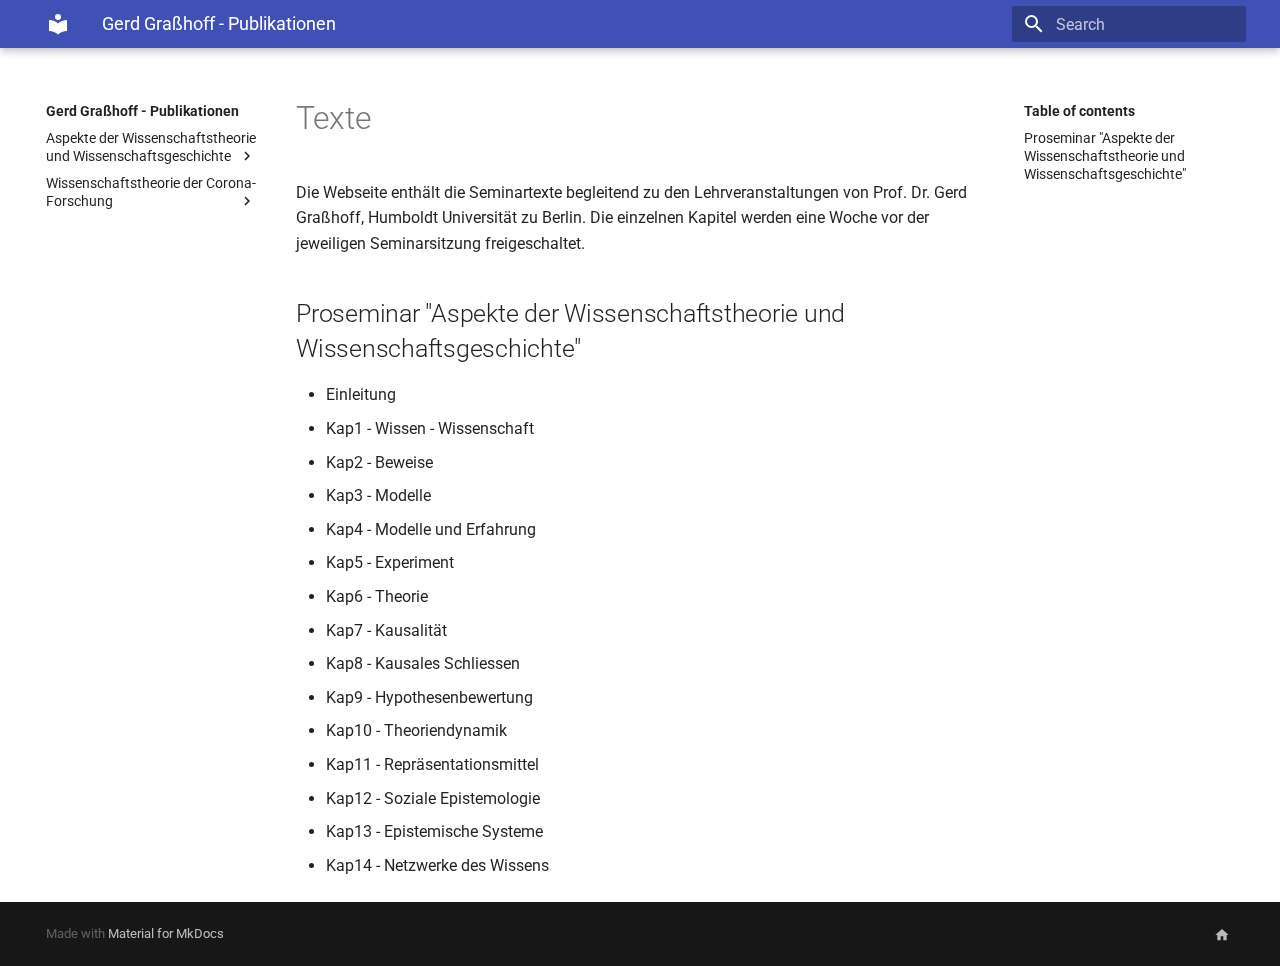
==== commit 4bc661c4: "Deployed 2615b90 with MkDocs version: 1.1.2" ====
--- a/einleit/index.html
+++ b/einleit/index.html
@@ -17,7 +17,7 @@
     
     
       
-        <title>Einleitung - Gerd Graßhoff - Publikationen</title>
+        <title>Texte - Gerd Graßhoff - Publikationen</title>
       
     
     
@@ -26,10 +26,6 @@
         
         <link rel="stylesheet" href="../assets/stylesheets/palette.24b84193.min.css">
         
-          
-          
-          <meta name="theme-color" content="#009485">
-        
       
     
     
@@ -37,13 +33,11 @@
       
         
         <link href="https://fonts.gstatic.com" rel="preconnect" crossorigin>
-        <link rel="stylesheet" href="https://fonts.googleapis.com/css?family=Roboto:300,400,400i,700%7C&display=fallback">
-        <style>body,input{font-family:"Roboto",-apple-system,BlinkMacSystemFont,Helvetica,Arial,sans-serif}code,kbd,pre{font-family:"",SFMono-Regular,Consolas,Menlo,monospace}</style>
-      
-    
-    
-    
-      <link rel="stylesheet" href="../stylesheets/extra.css">
+        <link rel="stylesheet" href="https://fonts.googleapis.com/css?family=Roboto:300,400,400i,700%7CRoboto+Mono&display=fallback">
+        <style>body,input{font-family:"Roboto",-apple-system,BlinkMacSystemFont,Helvetica,Arial,sans-serif}code,kbd,pre{font-family:"Roboto Mono",SFMono-Regular,Consolas,Menlo,monospace}</style>
+      
+    
+    
     
     
       
@@ -57,7 +51,7 @@
     
     
     
-    <body dir="ltr" data-md-color-scheme="netfrei" data-md-color-primary="teal" data-md-color-accent="deep-orange">
+    <body dir="ltr" data-md-color-scheme="" data-md-color-primary="none" data-md-color-accent="none">
       
   
     <input class="md-toggle" data-md-toggle="drawer" type="checkbox" id="__drawer" autocomplete="off">
@@ -96,7 +90,7 @@
           </span>
           <span class="md-header-nav__topic md-ellipsis">
             
-              Einleitung
+              Texte
             
           </span>
         </div>
@@ -168,12 +162,10 @@
       
       
 
-  
-
-
-  <li class="md-nav__item md-nav__item--active md-nav__item--nested">
-    
-      <input class="md-nav__toggle md-toggle" data-md-toggle="nav-1" type="checkbox" id="nav-1" checked>
+
+  <li class="md-nav__item md-nav__item--nested">
+    
+      <input class="md-nav__toggle md-toggle" data-md-toggle="nav-1" type="checkbox" id="nav-1">
     
     <label class="md-nav__link" for="nav-1">
       Aspekte der Wissenschaftstheorie und Wissenschaftsgeschichte
@@ -186,56 +178,6 @@
       </label>
       <ul class="md-nav__list" data-md-scrollfix>
         
-        
-          
-          
-          
-
-  
-
-
-  <li class="md-nav__item md-nav__item--active">
-    
-    <input class="md-nav__toggle md-toggle" data-md-toggle="toc" type="checkbox" id="__toc">
-    
-      
-    
-    
-      <label class="md-nav__link md-nav__link--active" for="__toc">
-        Einleitung
-        <span class="md-nav__icon md-icon"></span>
-      </label>
-    
-    <a href="./" class="md-nav__link md-nav__link--active">
-      Einleitung
-    </a>
-    
-      
-<nav class="md-nav md-nav--secondary" aria-label="Table of contents">
-  
-  
-    
-  
-  
-    <label class="md-nav__title" for="__toc">
-      <span class="md-nav__icon md-icon"></span>
-      Table of contents
-    </label>
-    <ul class="md-nav__list" data-md-scrollfix>
-      
-        <li class="md-nav__item">
-  <a href="#proseminar-aspekte-der-wissenschaftstheorie-und-wissenschaftsgeschichte" class="md-nav__link">
-    Proseminar "Aspekte der Wissenschaftstheorie und Wissenschaftsgeschichte"
-  </a>
-  
-</li>
-      
-    </ul>
-  
-</nav>
-    
-  </li>
-
         
           
           
@@ -526,27 +468,6 @@
         
 <footer class="md-footer">
   
-    <div class="md-footer-nav">
-      <nav class="md-footer-nav__inner md-grid" aria-label="Footer">
-        
-        
-          <a href="../Aspekte/kap1/" class="md-footer-nav__link md-footer-nav__link--next" rel="next">
-            <div class="md-footer-nav__title">
-              <div class="md-ellipsis">
-                <span class="md-footer-nav__direction">
-                  Next
-                </span>
-                Kap1 - Wissen - Wissenschaft
-              </div>
-            </div>
-            <div class="md-footer-nav__button md-icon">
-              <svg xmlns="http://www.w3.org/2000/svg" viewBox="0 0 24 24"><path d="M4 11v2h12l-5.5 5.5 1.42 1.42L19.84 12l-7.92-7.92L10.5 5.5 16 11H4z"/></svg>
-            </div>
-          </a>
-        
-      </nav>
-    </div>
-  
   <div class="md-footer-meta md-typeset">
     <div class="md-footer-meta__inner md-grid">
       <div class="md-footer-copyright">
@@ -582,7 +503,7 @@
       <script>
         app = initialize({
           base: "..",
-          features: {'tabs': True},
+          features: [],
           search: Object.assign({
             worker: "../assets/javascripts/worker/search.4ac00218.min.js"
           }, typeof search !== "undefined" && search)
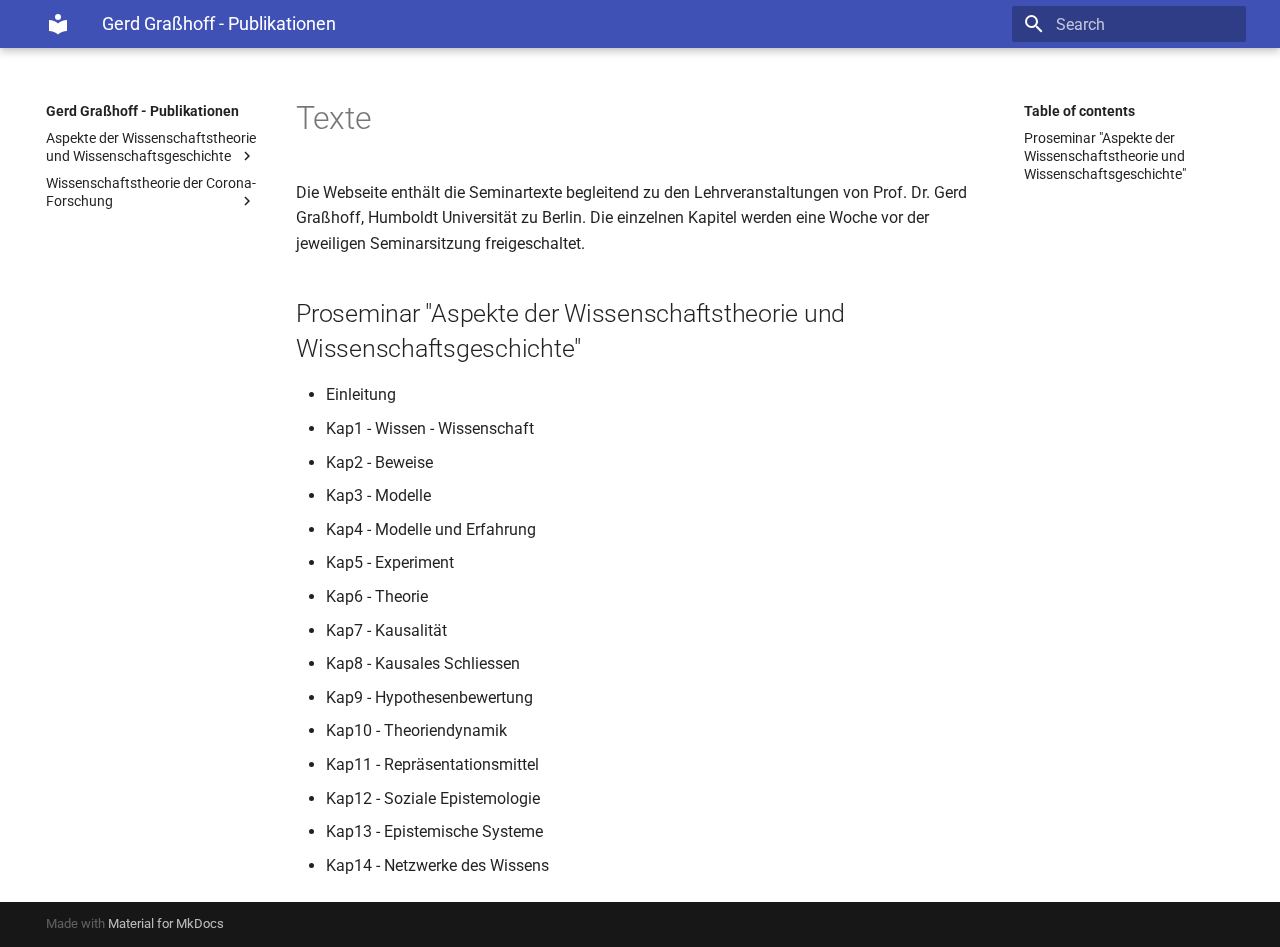
==== commit 261f880a: "Deployed 2615b90 with MkDocs version: 1.1.2" ====
--- a/einleit/index.html
+++ b/einleit/index.html
@@ -478,19 +478,6 @@
         </a>
       </div>
       
-  <div class="md-footer-social">
-    
-      
-      
-        
-        
-      
-      <a href="http://grasshoff.github.io/seminar" target="_blank" rel="noopener" title="grasshoff.github.io" class="md-footer-social__link">
-        <svg xmlns="http://www.w3.org/2000/svg" viewBox="0 0 24 24"><path d="M10 20v-6h4v6h5v-8h3L12 3 2 12h3v8h5z"/></svg>
-      </a>
-    
-  </div>
-
     </div>
   </div>
 </footer>
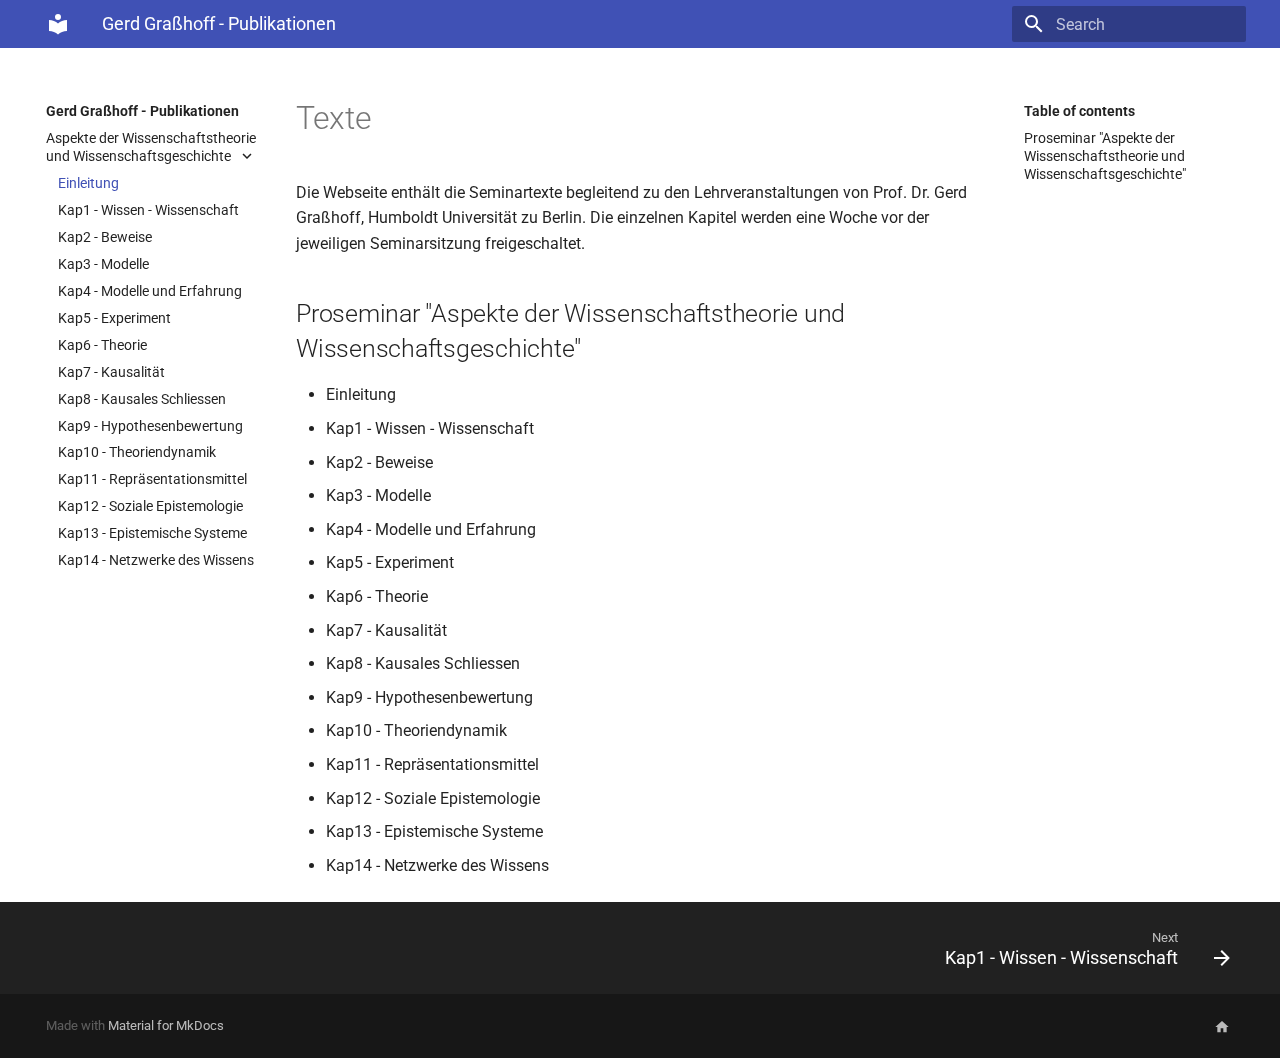
==== commit 2855bcc7: "Deployed dd3f4cc with MkDocs version: 1.1.2" ====
--- a/einleit/index.html
+++ b/einleit/index.html
@@ -6,18 +6,14 @@
       <meta charset="utf-8">
       <meta name="viewport" content="width=device-width,initial-scale=1">
       
-        <meta name="description" content="Seminar">
-      
-      
-      
-        <meta name="author" content="Gerd Graßhoff">
+      
       
       <link rel="shortcut icon" href="../assets/images/favicon.png">
       <meta name="generator" content="mkdocs-1.1.2, mkdocs-material-6.1.2">
     
     
       
-        <title>Texte - Gerd Graßhoff - Publikationen</title>
+        <title>Einleitung - Gerd Graßhoff - Publikationen</title>
       
     
     
@@ -33,8 +29,8 @@
       
         
         <link href="https://fonts.gstatic.com" rel="preconnect" crossorigin>
-        <link rel="stylesheet" href="https://fonts.googleapis.com/css?family=Roboto:300,400,400i,700%7CRoboto+Mono&display=fallback">
-        <style>body,input{font-family:"Roboto",-apple-system,BlinkMacSystemFont,Helvetica,Arial,sans-serif}code,kbd,pre{font-family:"Roboto Mono",SFMono-Regular,Consolas,Menlo,monospace}</style>
+        <link rel="stylesheet" href="https://fonts.googleapis.com/css?family=Roboto:300,400,400i,700%7C&display=fallback">
+        <style>body,input{font-family:"Roboto",-apple-system,BlinkMacSystemFont,Helvetica,Arial,sans-serif}code,kbd,pre{font-family:"",SFMono-Regular,Consolas,Menlo,monospace}</style>
       
     
     
@@ -90,7 +86,7 @@
           </span>
           <span class="md-header-nav__topic md-ellipsis">
             
-              Texte
+              Einleitung
             
           </span>
         </div>
@@ -162,10 +158,12 @@
       
       
 
-
-  <li class="md-nav__item md-nav__item--nested">
-    
-      <input class="md-nav__toggle md-toggle" data-md-toggle="nav-1" type="checkbox" id="nav-1">
+  
+
+
+  <li class="md-nav__item md-nav__item--active md-nav__item--nested">
+    
+      <input class="md-nav__toggle md-toggle" data-md-toggle="nav-1" type="checkbox" id="nav-1" checked>
     
     <label class="md-nav__link" for="nav-1">
       Aspekte der Wissenschaftstheorie und Wissenschaftsgeschichte
@@ -183,6 +181,56 @@
           
           
 
+  
+
+
+  <li class="md-nav__item md-nav__item--active">
+    
+    <input class="md-nav__toggle md-toggle" data-md-toggle="toc" type="checkbox" id="__toc">
+    
+      
+    
+    
+      <label class="md-nav__link md-nav__link--active" for="__toc">
+        Einleitung
+        <span class="md-nav__icon md-icon"></span>
+      </label>
+    
+    <a href="./" class="md-nav__link md-nav__link--active">
+      Einleitung
+    </a>
+    
+      
+<nav class="md-nav md-nav--secondary" aria-label="Table of contents">
+  
+  
+    
+  
+  
+    <label class="md-nav__title" for="__toc">
+      <span class="md-nav__icon md-icon"></span>
+      Table of contents
+    </label>
+    <ul class="md-nav__list" data-md-scrollfix>
+      
+        <li class="md-nav__item">
+  <a href="#proseminar-aspekte-der-wissenschaftstheorie-und-wissenschaftsgeschichte" class="md-nav__link">
+    Proseminar "Aspekte der Wissenschaftstheorie und Wissenschaftsgeschichte"
+  </a>
+  
+</li>
+      
+    </ul>
+  
+</nav>
+    
+  </li>
+
+        
+          
+          
+          
+
 
   <li class="md-nav__item">
     <a href="../Aspekte/kap1/" class="md-nav__link">
@@ -343,44 +391,6 @@
   <li class="md-nav__item">
     <a href="../empty/" class="md-nav__link">
       Kap14 - Netzwerke des Wissens
-    </a>
-  </li>
-
-        
-      </ul>
-    </nav>
-  </li>
-
-    
-      
-      
-      
-
-
-  <li class="md-nav__item md-nav__item--nested">
-    
-      <input class="md-nav__toggle md-toggle" data-md-toggle="nav-2" type="checkbox" id="nav-2">
-    
-    <label class="md-nav__link" for="nav-2">
-      Wissenschaftstheorie der Corona-Forschung
-      <span class="md-nav__icon md-icon"></span>
-    </label>
-    <nav class="md-nav" aria-label="Wissenschaftstheorie der Corona-Forschung" data-md-level="1">
-      <label class="md-nav__title" for="nav-2">
-        <span class="md-nav__icon md-icon"></span>
-        Wissenschaftstheorie der Corona-Forschung
-      </label>
-      <ul class="md-nav__list" data-md-scrollfix>
-        
-        
-          
-          
-          
-
-
-  <li class="md-nav__item">
-    <a href="../empty/" class="md-nav__link">
-      Übersicht
     </a>
   </li>
 
@@ -468,6 +478,27 @@
         
 <footer class="md-footer">
   
+    <div class="md-footer-nav">
+      <nav class="md-footer-nav__inner md-grid" aria-label="Footer">
+        
+        
+          <a href="../Aspekte/kap1/" class="md-footer-nav__link md-footer-nav__link--next" rel="next">
+            <div class="md-footer-nav__title">
+              <div class="md-ellipsis">
+                <span class="md-footer-nav__direction">
+                  Next
+                </span>
+                Kap1 - Wissen - Wissenschaft
+              </div>
+            </div>
+            <div class="md-footer-nav__button md-icon">
+              <svg xmlns="http://www.w3.org/2000/svg" viewBox="0 0 24 24"><path d="M4 11v2h12l-5.5 5.5 1.42 1.42L19.84 12l-7.92-7.92L10.5 5.5 16 11H4z"/></svg>
+            </div>
+          </a>
+        
+      </nav>
+    </div>
+  
   <div class="md-footer-meta md-typeset">
     <div class="md-footer-meta__inner md-grid">
       <div class="md-footer-copyright">
@@ -478,6 +509,19 @@
         </a>
       </div>
       
+  <div class="md-footer-social">
+    
+      
+      
+        
+        
+      
+      <a href="http://grasshoff.github.io/gerdgrasshoff.net" target="_blank" rel="noopener" title="grasshoff.github.io" class="md-footer-social__link">
+        <svg xmlns="http://www.w3.org/2000/svg" viewBox="0 0 24 24"><path d="M10 20v-6h4v6h5v-8h3L12 3 2 12h3v8h5z"/></svg>
+      </a>
+    
+  </div>
+
     </div>
   </div>
 </footer>
@@ -490,7 +534,7 @@
       <script>
         app = initialize({
           base: "..",
-          features: [],
+          features: {'tabs': True},
           search: Object.assign({
             worker: "../assets/javascripts/worker/search.4ac00218.min.js"
           }, typeof search !== "undefined" && search)
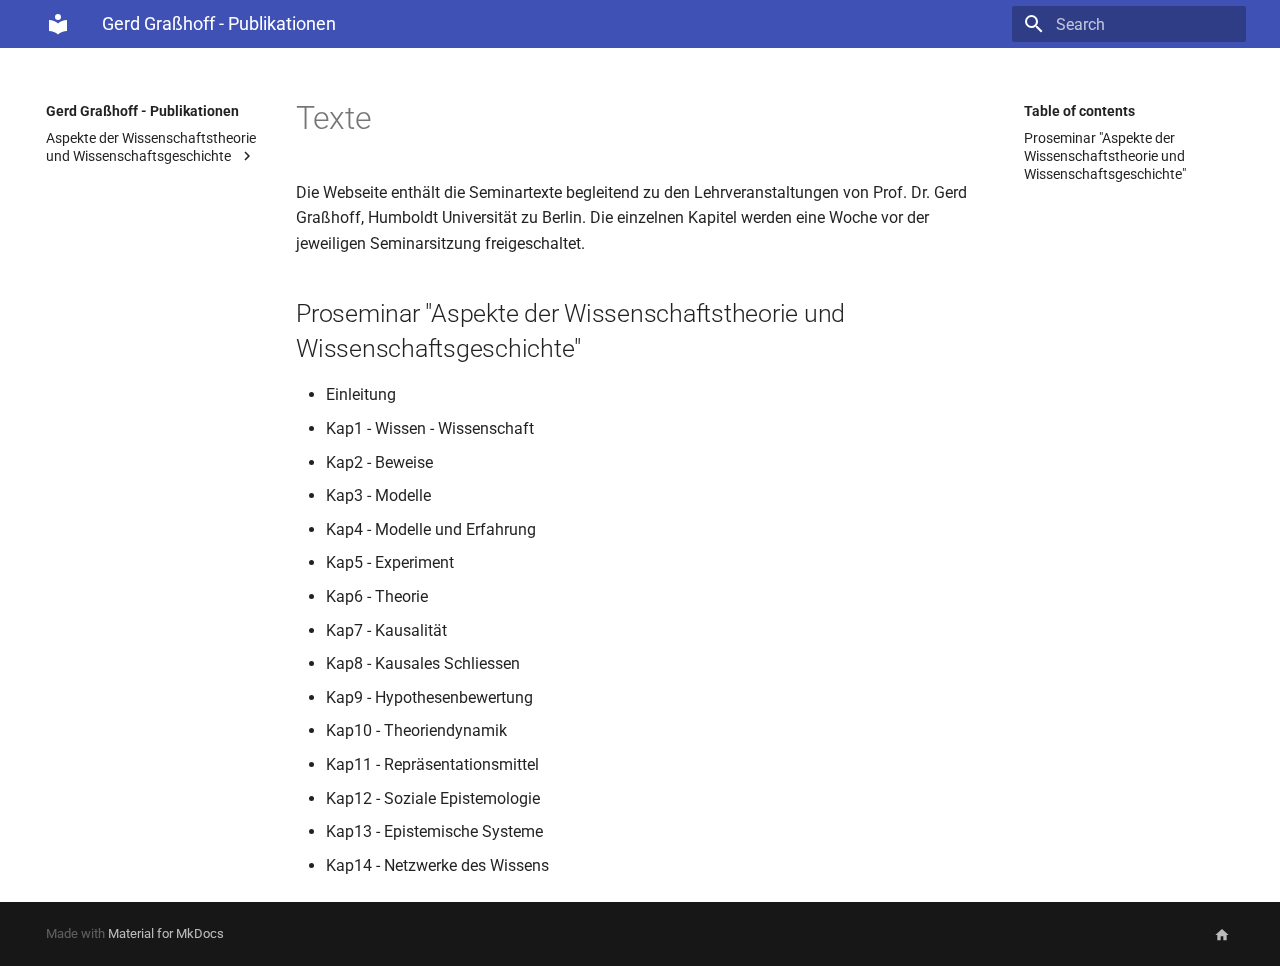
==== commit 35b5ead5: "Deployed 2855bcc with MkDocs version: 1.1.2" ====
--- a/einleit/index.html
+++ b/einleit/index.html
@@ -13,7 +13,7 @@
     
     
       
-        <title>Einleitung - Gerd Graßhoff - Publikationen</title>
+        <title>Texte - Gerd Graßhoff - Publikationen</title>
       
     
     
@@ -86,7 +86,7 @@
           </span>
           <span class="md-header-nav__topic md-ellipsis">
             
-              Einleitung
+              Texte
             
           </span>
         </div>
@@ -158,12 +158,10 @@
       
       
 
-  
-
-
-  <li class="md-nav__item md-nav__item--active md-nav__item--nested">
-    
-      <input class="md-nav__toggle md-toggle" data-md-toggle="nav-1" type="checkbox" id="nav-1" checked>
+
+  <li class="md-nav__item md-nav__item--nested">
+    
+      <input class="md-nav__toggle md-toggle" data-md-toggle="nav-1" type="checkbox" id="nav-1">
     
     <label class="md-nav__link" for="nav-1">
       Aspekte der Wissenschaftstheorie und Wissenschaftsgeschichte
@@ -181,216 +179,10 @@
           
           
 
-  
-
-
-  <li class="md-nav__item md-nav__item--active">
-    
-    <input class="md-nav__toggle md-toggle" data-md-toggle="toc" type="checkbox" id="__toc">
-    
-      
-    
-    
-      <label class="md-nav__link md-nav__link--active" for="__toc">
-        Einleitung
-        <span class="md-nav__icon md-icon"></span>
-      </label>
-    
-    <a href="./" class="md-nav__link md-nav__link--active">
-      Einleitung
-    </a>
-    
-      
-<nav class="md-nav md-nav--secondary" aria-label="Table of contents">
-  
-  
-    
-  
-  
-    <label class="md-nav__title" for="__toc">
-      <span class="md-nav__icon md-icon"></span>
-      Table of contents
-    </label>
-    <ul class="md-nav__list" data-md-scrollfix>
-      
-        <li class="md-nav__item">
-  <a href="#proseminar-aspekte-der-wissenschaftstheorie-und-wissenschaftsgeschichte" class="md-nav__link">
-    Proseminar "Aspekte der Wissenschaftstheorie und Wissenschaftsgeschichte"
-  </a>
-  
-</li>
-      
-    </ul>
-  
-</nav>
-    
-  </li>
-
-        
-          
-          
-          
-
 
   <li class="md-nav__item">
     <a href="../Aspekte/kap1/" class="md-nav__link">
       Kap1 - Wissen - Wissenschaft
-    </a>
-  </li>
-
-        
-          
-          
-          
-
-
-  <li class="md-nav__item">
-    <a href="../empty/" class="md-nav__link">
-      Kap2 - Beweise
-    </a>
-  </li>
-
-        
-          
-          
-          
-
-
-  <li class="md-nav__item">
-    <a href="../empty/" class="md-nav__link">
-      Kap3 - Modelle
-    </a>
-  </li>
-
-        
-          
-          
-          
-
-
-  <li class="md-nav__item">
-    <a href="../empty/" class="md-nav__link">
-      Kap4 - Modelle und Erfahrung
-    </a>
-  </li>
-
-        
-          
-          
-          
-
-
-  <li class="md-nav__item">
-    <a href="../empty/" class="md-nav__link">
-      Kap5 - Experiment
-    </a>
-  </li>
-
-        
-          
-          
-          
-
-
-  <li class="md-nav__item">
-    <a href="../empty/" class="md-nav__link">
-      Kap6 - Theorie
-    </a>
-  </li>
-
-        
-          
-          
-          
-
-
-  <li class="md-nav__item">
-    <a href="../empty/" class="md-nav__link">
-      Kap7 - Kausalität
-    </a>
-  </li>
-
-        
-          
-          
-          
-
-
-  <li class="md-nav__item">
-    <a href="../empty/" class="md-nav__link">
-      Kap8 - Kausales Schliessen
-    </a>
-  </li>
-
-        
-          
-          
-          
-
-
-  <li class="md-nav__item">
-    <a href="../empty/" class="md-nav__link">
-      Kap9 - Hypothesenbewertung
-    </a>
-  </li>
-
-        
-          
-          
-          
-
-
-  <li class="md-nav__item">
-    <a href="../empty/" class="md-nav__link">
-      Kap10 - Theoriendynamik
-    </a>
-  </li>
-
-        
-          
-          
-          
-
-
-  <li class="md-nav__item">
-    <a href="../empty/" class="md-nav__link">
-      Kap11 - Repräsentationsmittel
-    </a>
-  </li>
-
-        
-          
-          
-          
-
-
-  <li class="md-nav__item">
-    <a href="../empty/" class="md-nav__link">
-      Kap12 - Soziale Epistemologie
-    </a>
-  </li>
-
-        
-          
-          
-          
-
-
-  <li class="md-nav__item">
-    <a href="../empty/" class="md-nav__link">
-      Kap13 - Epistemische Systeme
-    </a>
-  </li>
-
-        
-          
-          
-          
-
-
-  <li class="md-nav__item">
-    <a href="../empty/" class="md-nav__link">
-      Kap14 - Netzwerke des Wissens
     </a>
   </li>
 
@@ -478,27 +270,6 @@
         
 <footer class="md-footer">
   
-    <div class="md-footer-nav">
-      <nav class="md-footer-nav__inner md-grid" aria-label="Footer">
-        
-        
-          <a href="../Aspekte/kap1/" class="md-footer-nav__link md-footer-nav__link--next" rel="next">
-            <div class="md-footer-nav__title">
-              <div class="md-ellipsis">
-                <span class="md-footer-nav__direction">
-                  Next
-                </span>
-                Kap1 - Wissen - Wissenschaft
-              </div>
-            </div>
-            <div class="md-footer-nav__button md-icon">
-              <svg xmlns="http://www.w3.org/2000/svg" viewBox="0 0 24 24"><path d="M4 11v2h12l-5.5 5.5 1.42 1.42L19.84 12l-7.92-7.92L10.5 5.5 16 11H4z"/></svg>
-            </div>
-          </a>
-        
-      </nav>
-    </div>
-  
   <div class="md-footer-meta md-typeset">
     <div class="md-footer-meta__inner md-grid">
       <div class="md-footer-copyright">
